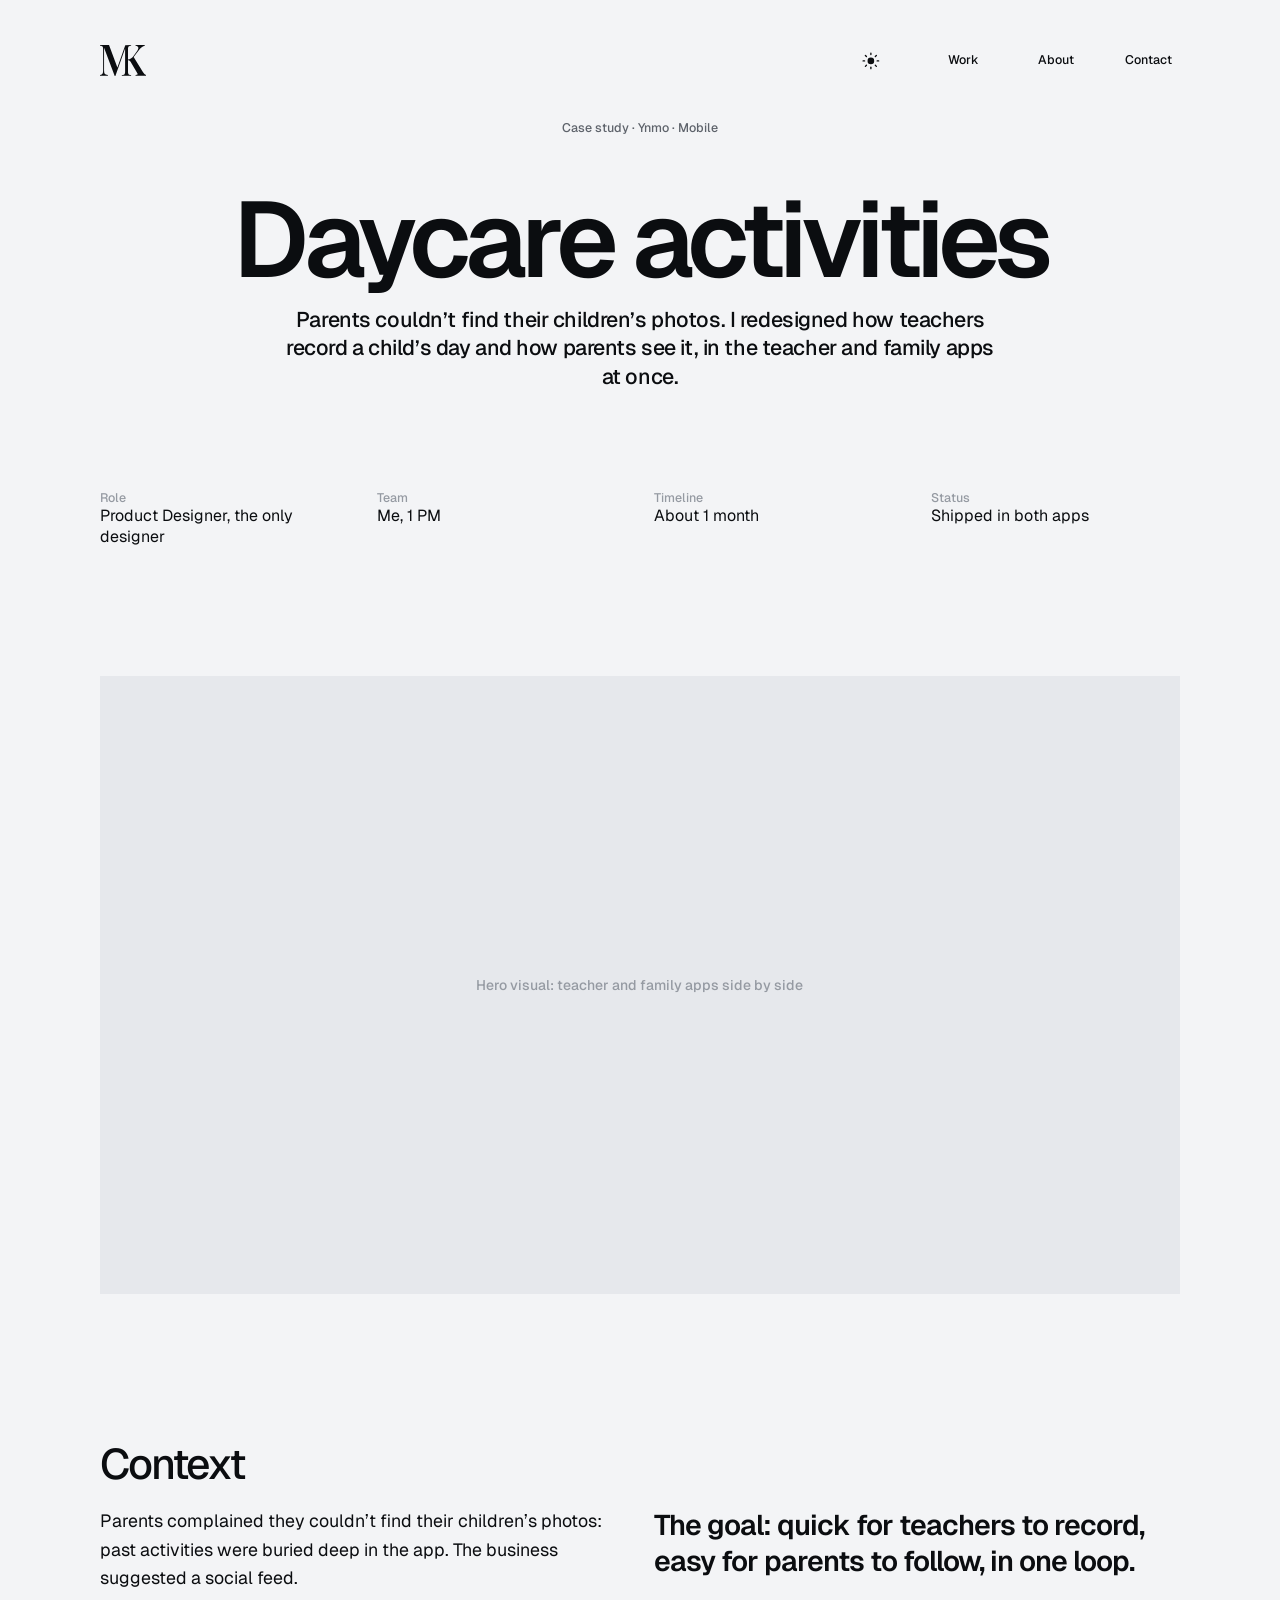
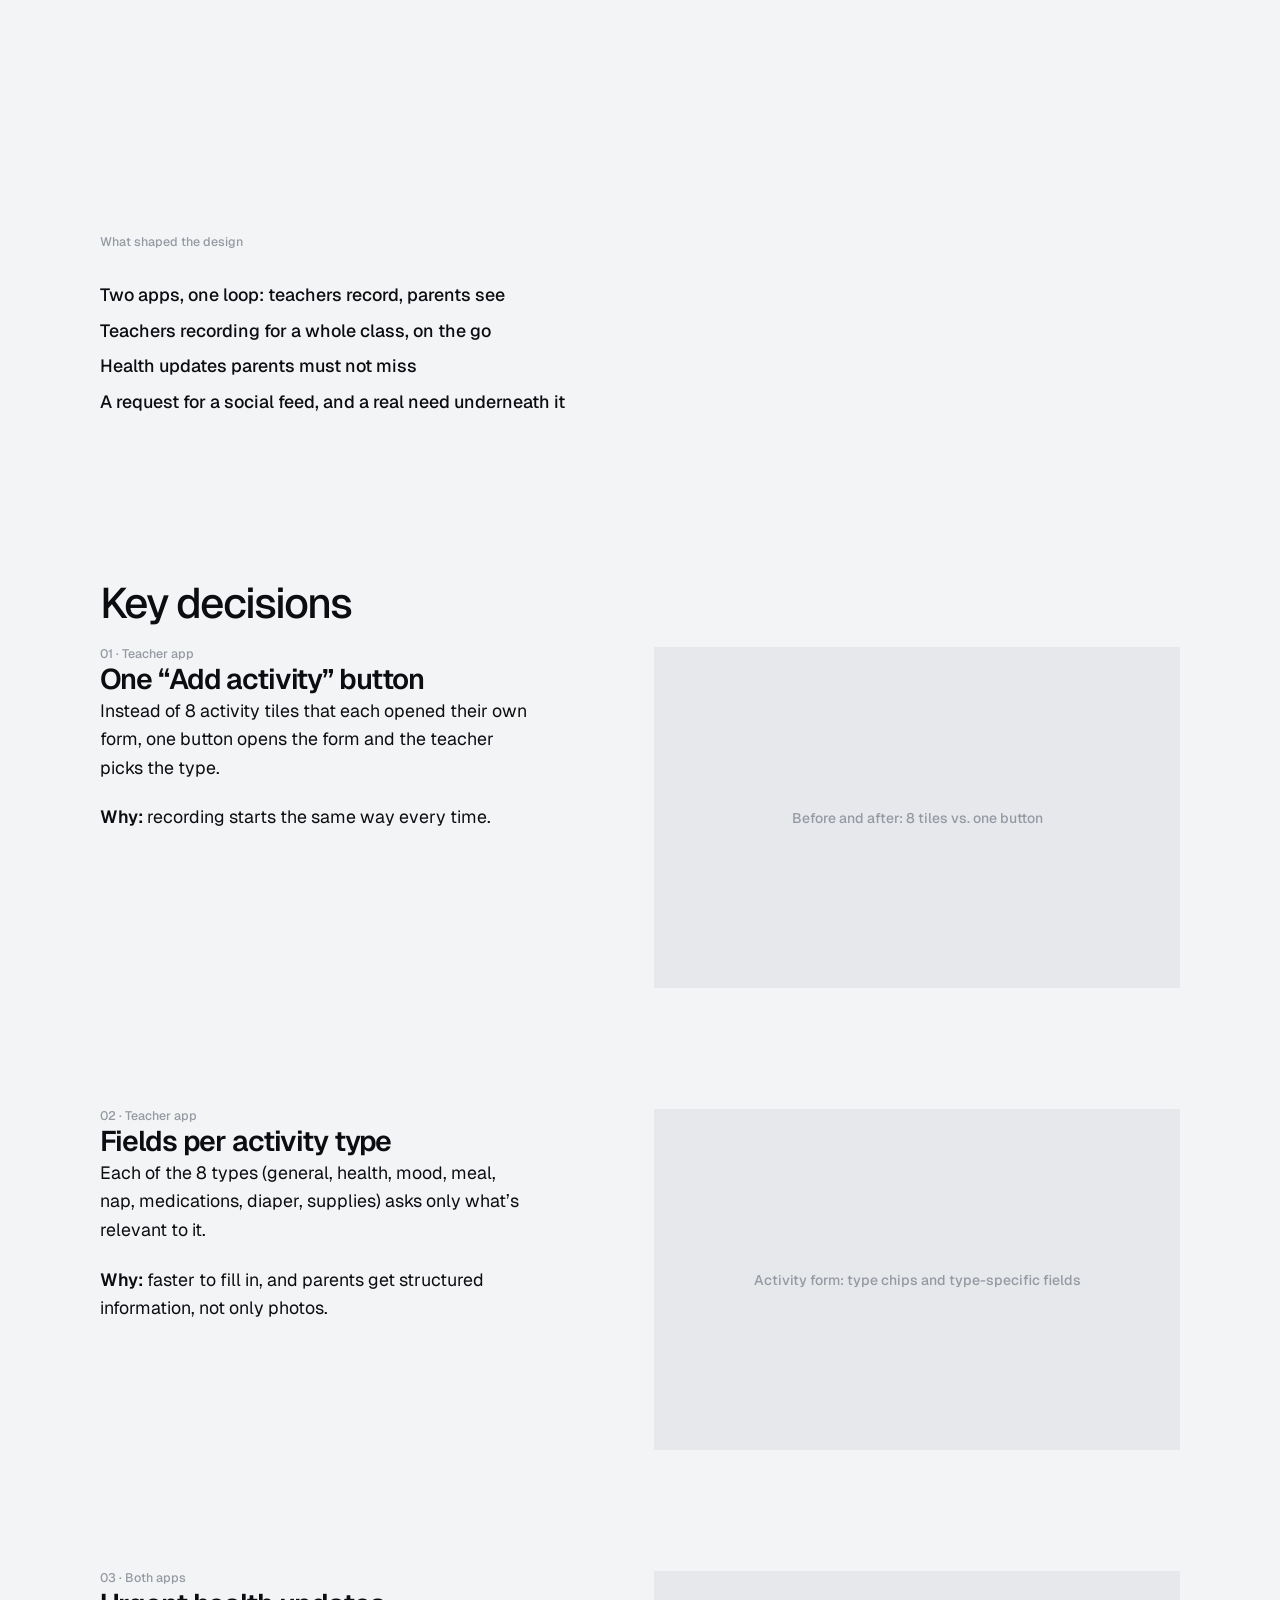
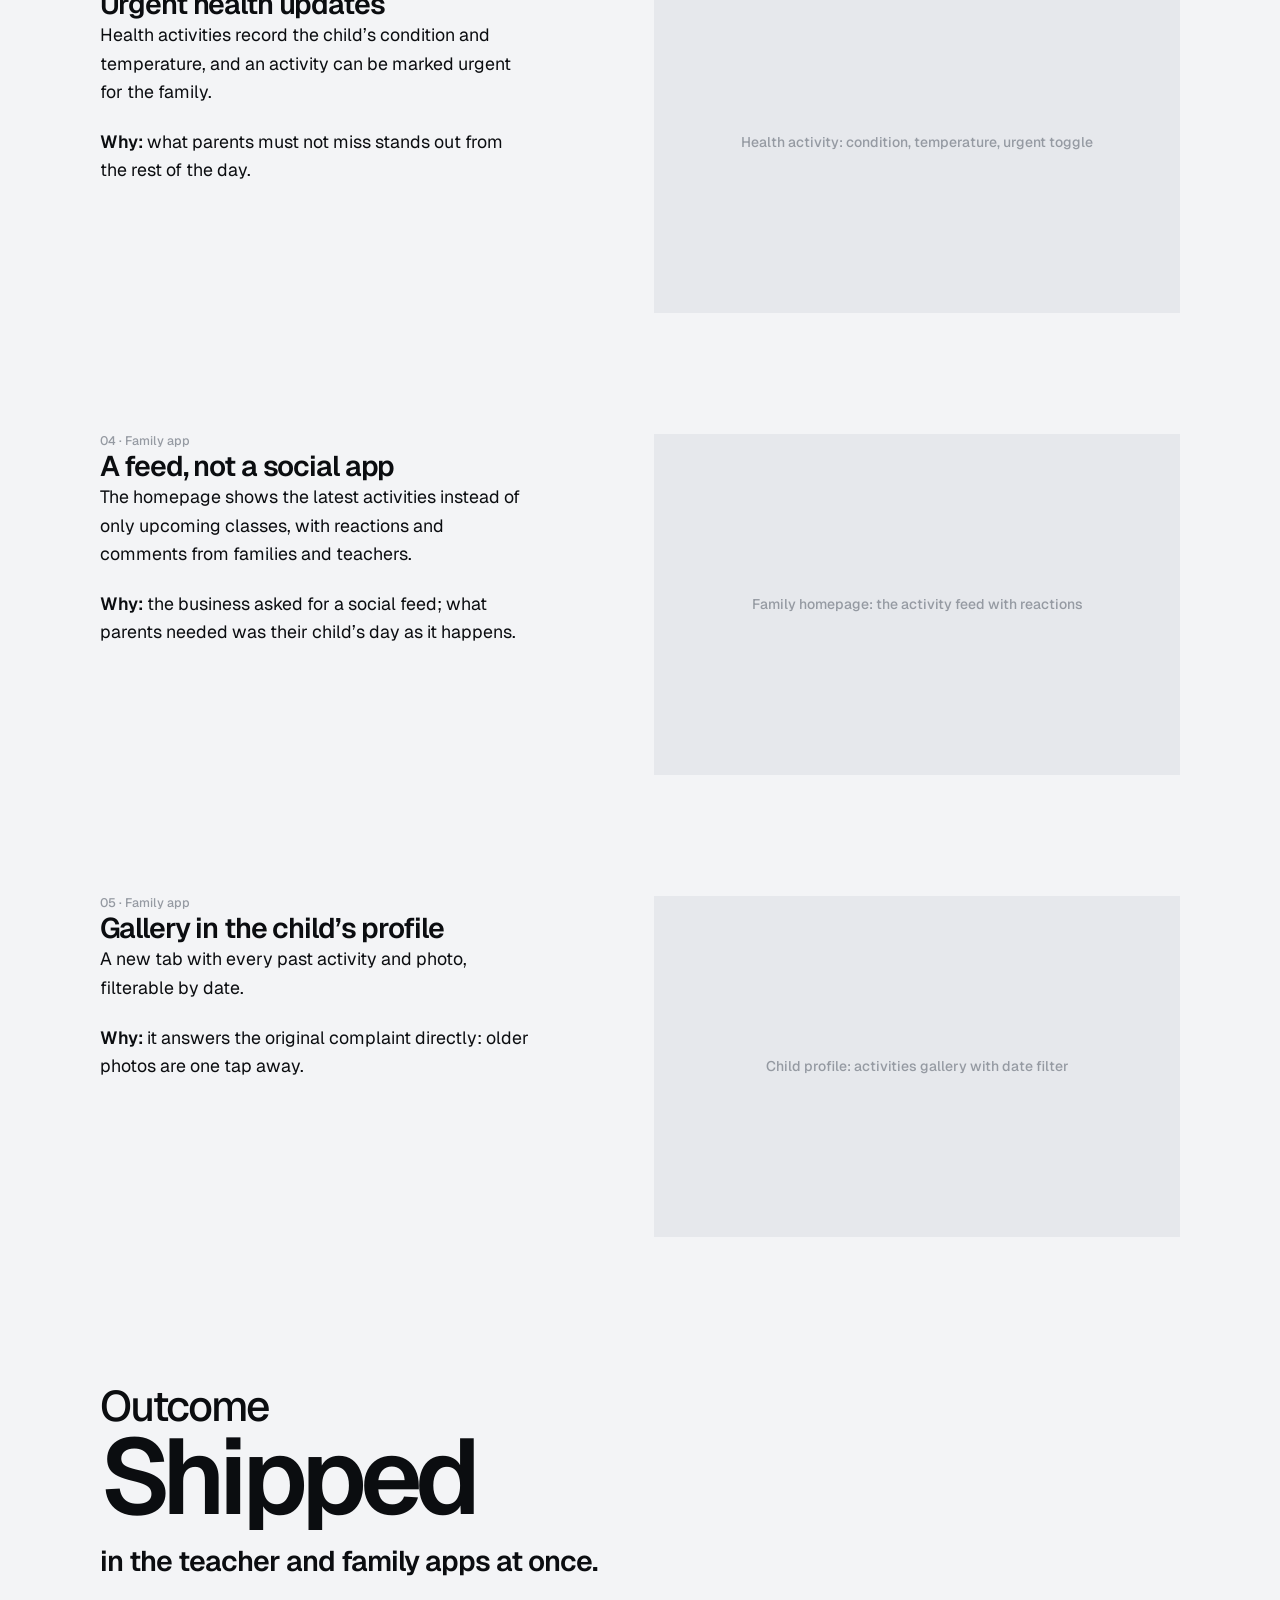
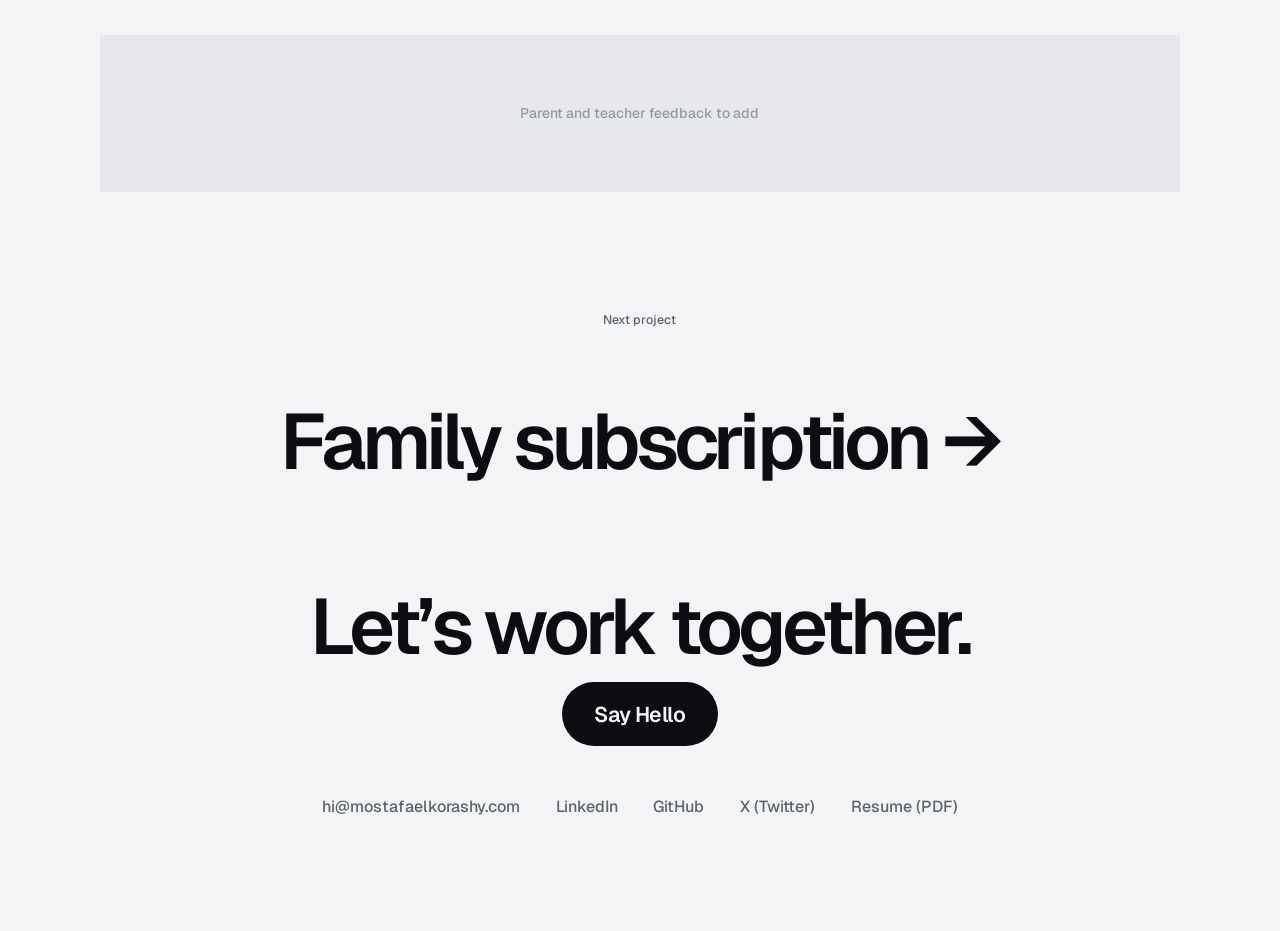
==== daycare-activities.html @ 8c59e0eb "Dark mode: warm charcoal palette Background #141312, text #F2EFEA, soft #D6D1CA, muted #A8A39C, fain" ====
<!doctype html>
<html lang="en">
<head>
  <meta charset="UTF-8" />
  <meta name="viewport" content="width=device-width, initial-scale=1.0, viewport-fit=cover" />
  <title>Daycare Activities · Mostafa Elkorashy</title>
  <meta name="description" content="Parents couldn&rsquo;t find their children&rsquo;s photos. I redesigned how teachers record a child&rsquo;s day and how parents see it, in both apps." />
  <meta name="theme-color" content="#F3F4F6" />
  <link rel="canonical" href="https://mostafaelkorashy.com/daycare-activities" />
  <link rel="icon" href="assets/favicon.svg" type="image/svg+xml" />
  <meta property="og:type" content="article" />
  <meta property="og:site_name" content="Mostafa Elkorashy" />
  <meta property="og:url" content="https://mostafaelkorashy.com/daycare-activities" />
  <meta property="og:title" content="Daycare Activities · Mostafa Elkorashy" />
  <meta property="og:description" content="Parents couldn&rsquo;t find their children&rsquo;s photos. I redesigned how teachers record a child&rsquo;s day and how parents see it, in both apps." />
  <meta property="og:image" content="https://mostafaelkorashy.com/assets/images/og/og-home.jpg?v=3" />
  <meta property="og:image:width" content="1200" />
  <meta property="og:image:height" content="630" />
  <meta property="og:image:alt" content="Daycare Activities case study" />
  <meta name="twitter:card" content="summary_large_image" />
  <script>try{var t=localStorage.getItem("theme");if(!t)t=matchMedia("(prefers-color-scheme: dark)").matches?"dark":"light";document.documentElement.dataset.theme=t}catch(e){}</script>
  <link rel="preconnect" href="https://fonts.googleapis.com" />
  <link rel="preconnect" href="https://fonts.gstatic.com" crossorigin />
  <link href="https://fonts.googleapis.com/css2?family=Geist:wght@200..800&display=swap" rel="stylesheet" />
  <link rel="stylesheet" href="home.css?v=8" />
  <link rel="stylesheet" href="case.css?v=1" />
</head>
<body>
  <div class="case" id="top">

    <!-- Title (centered), facts, hero visual -->
    <section class="cs-grid first" aria-labelledby="cs-title">
      <header class="top">
        <a class="mk h-logo" href="index.html" aria-label="Mostafa Elkorashy, home">
          <svg viewBox="0 0 52 35" aria-hidden="true"><path fill="currentColor" d="M49.9586 32.6019C49.3741 32.0691 48.8662 31.4577 48.4493 30.7853L37.8539 13.5627L44.1289 5.25363C44.9984 4.05505 46.0773 3.02373 47.3136 2.20947C48.2493 1.62573 49.2799 1.21032 50.3586 0.981986V0H39.9971V0.981986C41.2071 1.01472 42.0712 1.30932 42.5894 1.86577C43.1076 2.42223 43.2497 3.20782 43.0158 4.22254C42.7642 5.22971 42.0825 6.45719 40.9706 7.90499L37.7331 12.2748C36.8914 13.3988 35.8718 14.3773 34.7145 15.1717C33.75 15.7994 32.6401 16.1675 31.4921 16.2405V5.20453C31.457 4.30485 31.5485 3.4047 31.7637 2.5305C31.8335 2.2692 31.9618 2.02725 32.139 1.82306C32.3162 1.61887 32.5376 1.4578 32.7863 1.35212C33.4947 1.09923 34.2416 0.971431 34.9937 0.974433V0L28.4281 0.147298L19.5646 25.4108L10.1427 0H0V0.981986C0.770836 0.975482 1.53692 1.10328 2.26399 1.35967C2.50752 1.46515 2.72325 1.62582 2.89416 1.829C3.06506 2.03218 3.18648 2.27233 3.24882 2.5305C3.45003 3.40687 3.53503 4.30594 3.50163 5.20453V27.8884C3.52798 29.027 3.44331 30.1655 3.24882 31.2876C3.15646 31.9774 2.80413 32.6057 2.26399 33.0438C1.58262 33.4776 0.805125 33.737 0 33.7992L0 34.7472C0.611158 34.6736 1.22585 34.6333 1.84138 34.6264C2.59604 34.6264 3.32051 34.5999 4.04876 34.5999C4.86757 34.5999 5.73166 34.5999 6.64103 34.6264C7.5504 34.6528 8.29374 34.683 8.87106 34.7472V33.7652C7.87994 33.718 6.91017 33.4605 6.02598 33.0098C5.70416 32.8026 5.4303 32.5289 5.22271 32.2072C5.01512 31.8854 4.8786 31.5229 4.82229 31.1441C4.61198 29.936 4.51972 28.7103 4.54684 27.4843V3.14236L16.5573 34.9096H17.2855L28.247 3.80331V29.5578C28.2788 30.4474 28.1874 31.3371 27.9753 32.2016C27.9061 32.4714 27.7724 32.7203 27.5857 32.9269C27.399 33.1335 27.165 33.2916 26.9037 33.3875C26.1448 33.6199 25.3577 33.747 24.5643 33.7652V34.7472H34.9937V33.7652C34.2435 33.7473 33.4999 33.6201 32.7863 33.3875C32.5349 33.2861 32.3111 33.1264 32.1333 32.9216C31.9555 32.7167 31.8289 32.4725 31.7637 32.2092C31.5517 31.3447 31.4603 30.4549 31.4921 29.5653V17.249C31.9255 17.2772 32.3532 17.3636 32.7637 17.5058C33.2133 17.6938 33.6107 17.988 33.9221 18.3631C34.4155 18.958 34.8502 19.5992 35.2201 20.278L41.8611 31.5709C42.3177 32.3564 42.4196 32.9079 42.1781 33.2176C41.9366 33.5273 41.2083 33.7161 39.9971 33.7803V34.7472H51.9585V33.7652C51.2289 33.4979 50.5519 33.1041 49.9586 32.6019Z"/></svg>
        </a>
        <nav class="h-nav" aria-label="Sections">
          <a href="index.html#work">Work</a>
          <a href="index.html#about">About</a>
          <a href="#contact">Contact</a>
        </nav>
        <button class="theme-toggle" type="button" aria-label="Switch to dark mode" aria-pressed="false">
          <svg viewBox="0 0 24 24" aria-hidden="true">
            <mask id="tt-moon"><rect x="-4" y="-4" width="32" height="32" fill="#fff"/><circle class="tt-shadow" cx="12" cy="12" r="6" fill="#000"/></mask>
            <circle class="tt-core" cx="12" cy="12" r="4.5" fill="currentColor" mask="url(#tt-moon)"/>
            <g class="tt-rays" stroke="currentColor" stroke-width="1.8" stroke-linecap="round">
              <line x1="12" y1="1.5" x2="12" y2="3.5"/><line x1="12" y1="20.5" x2="12" y2="22.5"/><line x1="1.5" y1="12" x2="3.5" y2="12"/><line x1="20.5" y1="12" x2="22.5" y2="12"/>
              <line x1="4.6" y1="4.6" x2="6" y2="6"/><line x1="18" y1="18" x2="19.4" y2="19.4"/><line x1="4.6" y1="19.4" x2="6" y2="18"/><line x1="18" y1="6" x2="19.4" y2="4.6"/>
            </g>
          </svg>
        </button>
      </header>
      <p class="cs-kicker center end" style="grid-area: 2 / 1 / span 1 / span 12">Case study · Ynmo · Mobile</p>
      <h1 class="cs-h1" id="cs-title" style="grid-area: 3 / 1 / span 1 / span 12">Daycare activities</h1>
      <p class="cs-tldr center" style="grid-area: 4 / 3 / span 2 / span 8">Parents couldn&rsquo;t find their children&rsquo;s photos. I redesigned how teachers record a child&rsquo;s day and how parents see it, in the teacher and family apps at once.</p>

      <div style="grid-area: 6 / 1 / span 1 / span 3"><p class="cs-label">Role</p><p class="cs-value">Product Designer, the only designer</p></div>
      <div style="grid-area: 6 / 4 / span 1 / span 3"><p class="cs-label">Team</p><p class="cs-value">Me, 1 PM</p></div>
      <div style="grid-area: 6 / 7 / span 1 / span 3"><p class="cs-label">Timeline</p><p class="cs-value">About 1 month</p></div>
      <div style="grid-area: 6 / 10 / span 1 / span 3"><p class="cs-label">Status</p><p class="cs-value">Shipped in both apps</p></div>

      <figure class="cs-media gap-top" style="grid-area: 8 / 1 / span 7 / span 12; margin: 0"><div class="cs-ph"><span>Hero visual: teacher and family apps side by side</span></div></figure>
    </section>

    <section class="cs-grid" aria-labelledby="s-context">
      <h2 class="section-title" id="s-context" style="grid-area: 1 / 1 / span 1 / span 12">Context</h2>
      <p class="cs-p" style="grid-area: 2 / 1 / span 2 / span 6">Parents complained they couldn&rsquo;t find their children&rsquo;s photos: past activities were buried deep in the app. The business suggested a social feed.</p>
      <p class="cs-goal gap-top" style="grid-area: 2 / 7 / span 2 / span 6">The goal: quick for teachers to record, easy for parents to follow, in one loop.</p>
      <p class="cs-label gap-top" style="grid-area: 5 / 1 / span 1 / span 12; align-self: end">What shaped the design</p>
      <ul class="cs-list cs-tight" style="grid-area: 6 / 1 / span 2 / span 12">
        <li>Two apps, one loop: teachers record, parents see</li>
        <li>Teachers recording for a whole class, on the go</li>
        <li>Health updates parents must not miss</li>
        <li>A request for a social feed, and a real need underneath it</li>
      </ul>
    </section>

    <section class="cs-grid" aria-labelledby="s-decisions">
      <h2 class="section-title" id="s-decisions" style="grid-area: 1 / 1 / span 1 / span 12">Key decisions</h2>
      <div class="gap-top" style="grid-area: 2 / 1 / span 4 / span 5">
        <p class="cs-label">01 · Teacher app</p>
        <h3 class="cs-dt">One &ldquo;Add activity&rdquo; button</h3>
        <p class="cs-p">Instead of 8 activity tiles that each opened their own form, one button opens the form and the teacher picks the type.</p>
        <p class="cs-why"><b>Why:</b> recording starts the same way every time.</p>
      </div>
      <figure class="cs-media" style="grid-area: 2 / 7 / span 4 / span 6; margin: 0"><div class="cs-ph"><span>Before and after: 8 tiles vs. one button</span></div></figure>
      <div class="gap-top" style="grid-area: 7 / 1 / span 4 / span 5">
        <p class="cs-label">02 · Teacher app</p>
        <h3 class="cs-dt">Fields per activity type</h3>
        <p class="cs-p">Each of the 8 types (general, health, mood, meal, nap, medications, diaper, supplies) asks only what&rsquo;s relevant to it.</p>
        <p class="cs-why"><b>Why:</b> faster to fill in, and parents get structured information, not only photos.</p>
      </div>
      <figure class="cs-media" style="grid-area: 7 / 7 / span 4 / span 6; margin: 0"><div class="cs-ph"><span>Activity form: type chips and type-specific fields</span></div></figure>
      <div class="gap-top" style="grid-area: 12 / 1 / span 4 / span 5">
        <p class="cs-label">03 · Both apps</p>
        <h3 class="cs-dt">Urgent health updates</h3>
        <p class="cs-p">Health activities record the child&rsquo;s condition and temperature, and an activity can be marked urgent for the family.</p>
        <p class="cs-why"><b>Why:</b> what parents must not miss stands out from the rest of the day.</p>
      </div>
      <figure class="cs-media" style="grid-area: 12 / 7 / span 4 / span 6; margin: 0"><div class="cs-ph"><span>Health activity: condition, temperature, urgent toggle</span></div></figure>
      <div class="gap-top" style="grid-area: 17 / 1 / span 4 / span 5">
        <p class="cs-label">04 · Family app</p>
        <h3 class="cs-dt">A feed, not a social app</h3>
        <p class="cs-p">The homepage shows the latest activities instead of only upcoming classes, with reactions and comments from families and teachers.</p>
        <p class="cs-why"><b>Why:</b> the business asked for a social feed; what parents needed was their child&rsquo;s day as it happens.</p>
      </div>
      <figure class="cs-media" style="grid-area: 17 / 7 / span 4 / span 6; margin: 0"><div class="cs-ph"><span>Family homepage: the activity feed with reactions</span></div></figure>
      <div class="gap-top" style="grid-area: 22 / 1 / span 4 / span 5">
        <p class="cs-label">05 · Family app</p>
        <h3 class="cs-dt">Gallery in the child&rsquo;s profile</h3>
        <p class="cs-p">A new tab with every past activity and photo, filterable by date.</p>
        <p class="cs-why"><b>Why:</b> it answers the original complaint directly: older photos are one tap away.</p>
      </div>
      <figure class="cs-media" style="grid-area: 22 / 7 / span 4 / span 6; margin: 0"><div class="cs-ph"><span>Child profile: activities gallery with date filter</span></div></figure>
    </section>

    <section class="cs-grid" aria-labelledby="s-outcome">
      <h2 class="section-title" id="s-outcome" style="grid-area: 1 / 1 / span 1 / span 12">Outcome</h2>
      <p class="cs-stat cs-stat-word" style="grid-area: 2 / 1 / span 1 / span 12">Shipped</p>
      <p class="cs-goal" style="grid-area: 3 / 1 / span 1 / span 12">in the teacher and family apps at once.</p>
      <figure class="cs-media" style="grid-area: 4 / 1 / span 2 / span 12; margin: 0"><div class="cs-ph"><span>Parent and teacher feedback to add</span></div></figure>
    </section>

    <!-- Next project + contact (centered) -->
    <section class="cs-grid" aria-label="Next project and contact">
      <p class="cs-next-label center end" style="grid-area: 1 / 1 / span 1 / span 12">Next project</p>
      <p class="cs-next" style="grid-area: 2 / 1 / span 1 / span 12"><a href="family-subscription.html">Family subscription &rarr;</a></p>
      <footer class="contact">
        <h2 class="ftitle" id="contact">Let&rsquo;s work together.</h2>
        <a class="cta fcta" href="mailto:hi@mostafaelkorashy.com">Say Hello</a>
        <nav class="links" aria-label="Contact and profiles">
          <a href="mailto:hi@mostafaelkorashy.com">hi@mostafaelkorashy.com</a>
          <a href="https://www.linkedin.com/in/melkorashyux/" target="_blank" rel="noopener">LinkedIn</a>
          <a href="https://github.com/melkorashyux" target="_blank" rel="noopener">GitHub</a>
          <a href="https://x.com/melkorashyux" target="_blank" rel="noopener">X (Twitter)</a>
          <a href="assets/Mostafa-Elkorashy-Resume.pdf" target="_blank" rel="noopener">Resume (PDF)</a>
        </nav>
      </footer>
    </section>

  </div>
  <script>
    /* reduced motion: no autoplay, show the poster and controls instead */
    if (window.matchMedia('(prefers-reduced-motion: reduce)').matches) {
      document.querySelectorAll('.cs-video').forEach(function (v) { v.removeAttribute('autoplay'); v.pause(); v.controls = true; });
    }
  </script>
  <script src="theme.js?v=3"></script>
</body>
</html>
---- home.css ----
/* Home page. Editorial spec on a 1440 frame:
   12 columns x 72px, 32px gutters, 112px margins (1216 content),
   rows 72px + 32px gutter (104px step), 8px baseline. Geist only.
   Desktop sizes are written in --p units (1px at 1440 wide) so the whole grid scales down evenly on smaller screens. */

:root {
  --paper: #F3F4F6;   /* cool mist */
  --ink: #0B0D10;
  --soft: #3B3F45;
  --muted: #5E636B;
  --faint: #959AA2;
  --cover: #E6E8EC;
  --font: "Geist", "Helvetica Neue", Arial, sans-serif;
  color-scheme: light;
}

* { box-sizing: border-box; }
html { -webkit-text-size-adjust: 100%; }
body {
  margin: 0;
  background: var(--paper);
  color: var(--ink);
  font-family: var(--font);
  -webkit-font-smoothing: antialiased;
  -moz-osx-font-smoothing: grayscale;
}
h1, h2, h3, p, ol { margin: 0; padding: 0; }
img { display: block; max-width: 100%; }
a { color: inherit; text-decoration: none; }
a:hover { text-decoration: underline; text-decoration-thickness: 1px; text-underline-offset: 0.2em; }
a:focus-visible { outline: 2px solid var(--ink); outline-offset: 4px; }

/* ---------- shared pieces ---------- */
.mk { display: block; height: auto; }
.mk svg { display: block; width: 100%; height: auto; }
.small { font-weight: 500; color: var(--muted); }
.name { font-weight: 600; letter-spacing: -0.055em; }
.sub { font-weight: 600; letter-spacing: -0.04em; }
.desc { font-weight: 300; color: var(--muted); letter-spacing: -0.02em; }
.ftitle { font-weight: 600; letter-spacing: -0.055em; }
.cta {
  display: flex; align-items: center; justify-content: center;
  background: var(--ink); color: #FFFFFF; border-radius: 999px;
  font-weight: 600; letter-spacing: -0.02em;
}
.cta:hover { text-decoration: none; background: #2A2A2A; }
.cover { background: var(--cover); overflow: hidden; display: flex; align-items: center; justify-content: center; }
.cover img { width: 100%; height: 100%; object-fit: cover; transition: transform 0.6s cubic-bezier(0.2, 0.7, 0.2, 1); }
a.cover:hover img { transform: scale(1.02); }
.cover .small { font-weight: 500; }
.card-meta { display: flex; flex-direction: column; }
.card-kicker { font-weight: 300; color: var(--faint); }
.card-title { font-weight: 700; letter-spacing: -0.04em; }
.card-desc { font-weight: 300; color: var(--soft); }
.section-title { font-weight: 500; letter-spacing: -0.045em; }
.about-text { font-weight: 400; }
.xp li { font-weight: 400; }
.xp { list-style: none; }
.xp li { display: flex; }
.xp .year { flex-shrink: 0; font-weight: 300; color: var(--faint); }
.links { display: flex; font-weight: 500; color: var(--muted); }
.links a:hover { color: var(--ink); }
.loc { color: var(--faint); font-weight: 500; }
.h-nav { display: flex; font-weight: 500; }
.main { display: contents; }

@media (prefers-reduced-motion: reduce) {
  .cover img { transition: none; }
}

/* ---------- desktop: the modular grid ---------- */
@media (min-width: 900px) {
  .home {
    --p: min(1px, calc(100vw / 1440));
    width: calc(1440 * var(--p));
    margin-inline: auto;
    padding: calc(32 * var(--p)) calc(112 * var(--p)) calc(104 * var(--p));
    display: grid;
    grid-template-columns: repeat(12, calc(72 * var(--p)));
    grid-auto-rows: calc(72 * var(--p));
    column-gap: calc(32 * var(--p));
    row-gap: calc(32 * var(--p));
  }
  /* every grid item (including ones inside display: contents wrappers) is positioned, so the baseline nudges (top) apply */
  .home > *, .card > *, .h-nav a, .name, .sub, .desc, .cta, .loc, .section-title, .about-text, .xp, .ftitle, .links { min-width: 0; position: relative; }
  .card, .about, .experience, .contact, header.top, .hero, .hero-actions, .work, .h-nav { display: contents; }

  .small, .loc, .h-nav a, .card-kicker { font-size: calc(14 * var(--p)); line-height: calc(16 * var(--p)); }

  /* header: logo in column 1, each nav link centered in its own column (10, 11, 12) */
  .h-logo { grid-area: 1 / 1 / span 1 / span 1; align-self: center; width: calc(52 * var(--p)); }
  .h-nav a { align-self: center; justify-self: center; white-space: nowrap; }
  .h-nav a:nth-child(1) { grid-area: 1 / 10; } .h-nav a:nth-child(2) { grid-area: 1 / 11; } .h-nav a:nth-child(3) { grid-area: 1 / 12; }

  /* centered hero. Name 120/72: Geist's baseline lands 79px into the line, shift -7 onto the module's bottom edge.
     Row 4 holds the title (32/40) and the description (24/32, Regular). Button on row 6, location on row 7. */
  .name { grid-area: 3 / 1 / span 1 / span 12; font-size: calc(120 * var(--p)); line-height: calc(72 * var(--p)); top: calc(-7 * var(--p)); text-align: center; white-space: nowrap; }
  .sub { grid-area: 4 / 1 / span 1 / span 12; align-self: start; font-size: calc(32 * var(--p)); line-height: calc(40 * var(--p)); top: calc(4 * var(--p)); text-align: center; white-space: nowrap; }
  .desc { grid-area: 4 / 1 / span 1 / span 12; align-self: start; font-size: calc(24 * var(--p)); line-height: calc(32 * var(--p)); top: calc(47 * var(--p)); font-weight: 400; text-align: center; white-space: nowrap; }
  .cta { grid-area: 6 / 6 / span 1 / span 2; font-size: calc(24 * var(--p)); }
  .loc { grid-area: 7 / 1 / span 1 / span 12; align-self: start; top: calc(4 * var(--p)); text-align: center; }

  /* section titles: 48/48 Medium, shifted 7 so the baseline sits on the module's bottom edge */
  .section-title { font-size: calc(48 * var(--p)); line-height: calc(48 * var(--p)); align-self: end; top: calc(7 * var(--p)); }
  .work-title { grid-area: 9 / 1 / span 1 / span 12; }

  .card-title { font-size: calc(32 * var(--p)); line-height: calc(40 * var(--p)); }
  .card-desc { font-size: calc(18 * var(--p)); line-height: calc(24 * var(--p)); }
  .c1 .cover { grid-area: 10 / 1 / span 4 / span 6; }  .c1 .card-meta { grid-area: 14 / 1 / span 2 / span 6; }
  .c2 .cover { grid-area: 10 / 7 / span 4 / span 6; }  .c2 .card-meta { grid-area: 14 / 7 / span 2 / span 6; }
  .c3 .cover { grid-area: 16 / 1 / span 4 / span 6; }  .c3 .card-meta { grid-area: 20 / 1 / span 2 / span 6; }
  .c4 .cover { grid-area: 16 / 7 / span 4 / span 6; }  .c4 .card-meta { grid-area: 20 / 7 / span 2 / span 6; }

  .exp-title { grid-area: 23 / 1 / span 1 / span 6; }
  .about-title { grid-area: 23 / 7 / span 1 / span 6; }
  /* About and Experience share one text style: 20px Regular, ink; years stay as the 14px grey label */
  .about-text { grid-area: 24 / 7 / span 3 / span 6; font-size: calc(20 * var(--p)); line-height: calc(32 * var(--p)); }
  .xp { grid-area: 24 / 1 / span 4 / span 6; }
  .xp li { font-size: calc(20 * var(--p)); line-height: calc(40 * var(--p)); }
  /* years take columns 1-2 plus the gutter, so every entry starts on column 3's left edge (208px) */
  .xp .year { flex-basis: calc(208 * var(--p)); font-size: calc(20 * var(--p)); }

  /* centered footer: one 88px line on row 30 (baseline on the module's bottom edge), button and links centered below */
  .ftitle { grid-area: 30 / 1 / span 1 / span 12; font-size: calc(88 * var(--p)); line-height: calc(72 * var(--p)); top: calc(5 * var(--p)); text-align: center; white-space: nowrap; }
  .fcta { grid-area: 31 / 6 / span 1 / span 2; top: 0; }
  .links { grid-area: 32 / 1 / span 1 / span 12; align-self: center; justify-content: center; gap: calc(40 * var(--p)); font-size: calc(18 * var(--p)); line-height: calc(24 * var(--p)); }
}

/* ---------- phone and small tablet: one column on the 8px baseline ---------- */
@media (max-width: 899.98px) {
  .home {
    padding: 24px max(20px, env(safe-area-inset-right, 0px)) 80px max(20px, env(safe-area-inset-left, 0px));
    display: flex; flex-direction: column;
  }
  header.top { display: flex; align-items: center; gap: 12px; }
  .h-logo { width: 40px; }
  .h-nav, .small, .loc, .card-kicker { font-size: 14px; line-height: 16px; }
  .h-nav { margin-left: auto; gap: 20px; }

  .hero { display: flex; flex-direction: column; align-items: center; text-align: center; padding-top: 72px; }
  .name { font-size: 48px; line-height: 56px; }
  .sub { font-size: 22px; line-height: 32px; margin-top: 16px; }
  .desc { font-size: 16px; line-height: 24px; margin-top: 8px; }
  .hero-actions { display: flex; flex-direction: column; align-items: center; gap: 16px; margin-top: 32px; }
  .cta { height: 56px; padding-inline: 28px; font-size: 20px; }

  .section-title { font-size: 32px; line-height: 40px; }
  .work { display: flex; flex-direction: column; gap: 40px; padding-top: 96px; }
  .work-title { margin-bottom: -16px; }
  .card { display: flex; flex-direction: column; gap: 16px; }
  .card .cover { aspect-ratio: 592 / 384; }
  .card-title { font-size: 24px; line-height: 32px; }
  .card-desc { font-size: 16px; line-height: 24px; }

  .about, .experience { display: flex; flex-direction: column; gap: 16px; padding-top: 80px; }
  .about { padding-top: 56px; }
  .about-text { font-size: 16px; line-height: 24px; }
  .xp li { font-size: 16px; line-height: 24px; padding-block: 8px; }
  .xp .year { flex-basis: 96px; font-size: 16px; }

  .contact { display: flex; flex-direction: column; align-items: center; text-align: center; gap: 24px; padding-top: 104px; }
  .ftitle { font-size: 40px; line-height: 48px; }
  .links { flex-wrap: wrap; justify-content: center; column-gap: 24px; row-gap: 8px; font-size: 16px; line-height: 24px; }
}

/* ---------- load motion: baseline rise ----------
   Each row fades in while rising exactly one baseline (8px), top to bottom, 90ms apart.
   Runs once on load; `translate` is separate from the `top` nudges that hold the baselines. */
@keyframes baseline-rise { from { opacity: 0; translate: 0 8px; } to { opacity: 1; translate: 0 0; } }
@media (prefers-reduced-motion: no-preference) {
  .h-logo, .h-nav a, .name, .sub, .desc, .hero .cta, .loc, .work-title,
  .c1 .cover, .c2 .cover, .c1 .card-meta, .c2 .card-meta {
    animation: baseline-rise 0.6s cubic-bezier(0.2, 0.7, 0.2, 1) both;
  }
  .name { animation-delay: 90ms; }
  .sub { animation-delay: 180ms; }
  .desc { animation-delay: 270ms; }
  .hero .cta { animation-delay: 360ms; }
  .loc { animation-delay: 450ms; }
  .work-title { animation-delay: 540ms; }
  .c1 .cover, .c2 .cover { animation-delay: 630ms; }
  .c1 .card-meta, .c2 .card-meta { animation-delay: 720ms; }
}

/* ---------- scroll motion: the same baseline rise, once, as each block enters the screen ----------
   Only active when the script below adds .reveal-on (so without JS or with reduced motion, everything just shows). */
.reveal-on .rv { opacity: 0; translate: 0 8px; }
.reveal-on .rv.in { animation: baseline-rise 0.6s cubic-bezier(0.2, 0.7, 0.2, 1) both; animation-delay: var(--d, 0ms); }

/* ---------- in-page navigation ----------
   Anchors sit on the section titles (the sections are display: contents on desktop, so they have no box to scroll to).
   Smooth scroll, and one row step of space above the title when it lands. */
@media (prefers-reduced-motion: no-preference) { html { scroll-behavior: smooth; } }
[id="work"], [id="about"], [id="contact"] { scroll-margin-top: calc(104 * var(--p, 1px)); }

/* ---------- dark mode: warm charcoal ---------- */
:root[data-theme="dark"] {
  --paper: #141312;   /* warm charcoal */
  --ink: #F2EFEA;
  --soft: #D6D1CA;
  --muted: #A8A39C;
  --faint: #76716B;
  --cover: #22201E;
  color-scheme: dark;
}
.mk { color: var(--ink); }
.cta { color: var(--paper); }
.cta:hover { background: color-mix(in srgb, var(--ink) 85%, var(--paper)); }

/* theme toggle: a sun that turns into a moon */
.theme-toggle {
  appearance: none; border: 0; background: transparent; color: var(--ink); cursor: pointer;
  width: 40px; height: 40px; padding: 10px; border-radius: 999px; display: grid; place-items: center;
}
.theme-toggle:hover { background: color-mix(in srgb, var(--ink) 8%, transparent); }
.theme-toggle:focus-visible { outline: 2px solid var(--ink); outline-offset: 2px; }
.theme-toggle svg { width: 20px; height: 20px; overflow: visible; }
.tt-core, .tt-rays, .tt-shadow { transform-box: view-box; transform-origin: 12px 12px; transition: transform .6s cubic-bezier(0.2, 0.7, 0.2, 1), opacity .4s ease; }
.tt-shadow { transform: translate(14px, -14px); }
:root[data-theme="dark"] .tt-core { transform: scale(1.55); }
:root[data-theme="dark"] .tt-rays { transform: rotate(-90deg) scale(0.4); opacity: 0; }
:root[data-theme="dark"] .tt-shadow { transform: translate(4px, -4px); }
.theme-toggle:active svg { transform: scale(0.9); }
@media (prefers-reduced-motion: reduce) { .tt-core, .tt-rays, .tt-shadow { transition: none; } }

/* the page swap itself is a circle growing out of the toggle (View Transitions), driven by theme.js */
::view-transition-old(root), ::view-transition-new(root) { animation: none; mix-blend-mode: normal; }

@media (min-width: 900px) {
  .theme-toggle { grid-area: 1 / 9; justify-self: center; align-self: center; position: relative;
    width: calc(40 * var(--p)); height: calc(40 * var(--p)); padding: calc(10 * var(--p)); }
  .theme-toggle svg { width: calc(20 * var(--p)); height: calc(20 * var(--p)); }
}
@media (max-width: 899.98px) {
  .theme-toggle { margin-left: 8px; margin-right: -10px; }
}
---- case.css ----
/* Case study pages. Loaded after home.css and reuses its tokens, header, buttons and footer.
   Same 1440 frame: 12 x 72px columns, 32px gutters, 112px margins, 104px row step, 8px baseline.
   Each section is its own grid; rows inside a section are counted from 1. */

.cs-kicker { font-weight: 500; color: var(--muted); }
.cs-h1 { font-weight: 600; letter-spacing: -0.055em; }
.cs-tldr { font-weight: 500; letter-spacing: -0.02em; }
.cs-label { font-weight: 500; color: var(--faint); }
.cs-value { font-weight: 400; color: var(--ink); }
.cs-p { font-weight: 400; color: var(--ink); }
.cs-p.grey, .cs-row-d { color: var(--muted); }
.cs-goal { font-weight: 600; letter-spacing: -0.035em; }
.cs-row-t, .cs-dt, .cs-stat, .cs-next { font-weight: 600; }
.cs-row-t { letter-spacing: -0.01em; }
.cs-dt { letter-spacing: -0.04em; }
.cs-why b { font-weight: 600; }
.cs-media { background: var(--cover); overflow: hidden; }
.cs-media img, .cs-media video { display: block; width: 100%; height: 100%; object-fit: cover; object-position: 0% 0%; }
.cs-ph { width: 100%; height: 100%; display: flex; align-items: center; justify-content: center; text-align: center; padding: 24px; background: var(--cover); }
.cs-ph span { font-size: 14px; line-height: 16px; font-weight: 500; color: var(--faint); max-width: 28em; }
.cs-count { font-weight: 300; color: var(--faint); margin-left: 6px; }
.cs-media.contain img { object-fit: contain; background: #FFFFFF; }
.cs-stat { letter-spacing: -0.06em; }
.cs-list { list-style: none; margin: 0; padding: 0; display: flex; flex-direction: column; }
.cs-list b { font-weight: 600; }
.cs-tight li { font-weight: 500; }
.cs-next-label { font-weight: 500; color: var(--muted); }
.cs-next { letter-spacing: -0.055em; }
.cs-next a:hover { text-decoration: none; opacity: 0.7; }

/* ---------- desktop ---------- */
@media (min-width: 900px) {
  .case { --p: min(1px, calc(100vw / 1440)); width: calc(1440 * var(--p)); margin-inline: auto; padding-bottom: calc(104 * var(--p)); }
  .cs-grid {
    display: grid;
    grid-template-columns: repeat(12, calc(72 * var(--p)));
    grid-auto-rows: calc(72 * var(--p));
    column-gap: calc(32 * var(--p)); row-gap: calc(32 * var(--p));
    padding: calc(136 * var(--p)) calc(112 * var(--p)) 0;   /* one empty row (104) + the 32 gutter between sections */
  }
  .cs-grid.first { padding-top: calc(32 * var(--p)); }
  .cs-grid > *, .cs-grid header.top > *, .cs-grid .h-nav a { min-width: 0; position: relative; }

  .cs-kicker, .cs-label, .cs-next-label { font-size: calc(14 * var(--p)); line-height: calc(16 * var(--p)); }
  .cs-value { font-size: calc(18 * var(--p)); line-height: calc(24 * var(--p)); }
  .cs-p, .cs-row-t, .cs-row-d, .cs-list li, .cs-why { font-size: calc(20 * var(--p)); line-height: calc(32 * var(--p)); }
  .cs-tldr { font-size: calc(24 * var(--p)); line-height: calc(32 * var(--p)); }
  .cs-goal, .cs-dt { font-size: calc(32 * var(--p)); line-height: calc(40 * var(--p)); }
  .cs-list { gap: calc(24 * var(--p)); }
  .cs-list.cs-tight { gap: 0; }
  .cs-tight li { line-height: calc(40 * var(--p)); }
  .cs-why { margin-top: calc(24 * var(--p)); }

  /* hero title: 120/72, Geist baseline 79px into the line, shift -7 onto the module's bottom edge */
  .cs-h1 { font-size: calc(120 * var(--p)); line-height: calc(72 * var(--p)); top: calc(-7 * var(--p)); text-align: center; white-space: nowrap; }
  .center { text-align: center; }
  .cs-stat { font-size: calc(200 * var(--p)); line-height: calc(176 * var(--p)); }
  /* a word-sized stat: 120/72 on one module row, baseline on the module's bottom edge (like the page title) */
  .cs-stat-word { font-size: calc(120 * var(--p)); line-height: calc(72 * var(--p)); top: calc(-7 * var(--p)); white-space: nowrap; }
  .cs-next { font-size: calc(88 * var(--p)); line-height: calc(72 * var(--p)); top: calc(5 * var(--p)); text-align: center; white-space: nowrap; }

  /* the shared footer from home.css, placed inside this page's last section */
  .case .ftitle { grid-area: 4 / 1 / span 1 / span 12; }
  .case .fcta { grid-area: 5 / 6 / span 1 / span 2; }
  .case .links { grid-area: 6 / 1 / span 1 / span 12; }
}

/* ---------- phone ---------- */
@media (max-width: 899.98px) {
  .case { padding-bottom: 80px; }
  .cs-grid { display: flex; flex-direction: column; gap: 16px; padding: 72px max(20px, env(safe-area-inset-right, 0px)) 0 max(20px, env(safe-area-inset-left, 0px)); }
  .cs-grid.first { padding-top: 24px; }
  .cs-grid > * { grid-area: auto !important; align-self: stretch !important; }
  .cs-grid .gap-top { margin-top: 24px; }
  .cs-kicker, .cs-label, .cs-next-label { font-size: 14px; line-height: 16px; }
  .cs-value { font-size: 16px; line-height: 24px; margin-bottom: 8px; }
  .cs-p, .cs-row-t, .cs-row-d, .cs-list li, .cs-why { font-size: 16px; line-height: 24px; }
  .cs-row-d { margin-bottom: 8px; }
  .cs-tldr { font-size: 18px; line-height: 28px; }
  .cs-goal, .cs-dt { font-size: 24px; line-height: 32px; }
  .cs-list { gap: 16px; }
  .cs-list.cs-tight { gap: 4px; }
  .cs-why { margin-top: 12px; }
  .cs-h1 { font-size: 48px; line-height: 56px; text-align: center; margin-top: 48px; }
  .center { text-align: center; }
  .cs-media { aspect-ratio: 16 / 10; }
  .cs-stat { font-size: 96px; line-height: 96px; }
  .cs-stat-word { font-size: 56px; line-height: 64px; }
  .cs-next { font-size: 40px; line-height: 48px; text-align: center; }
  .cs-head { display: none; }
  .case .contact { padding-top: 56px; }
}
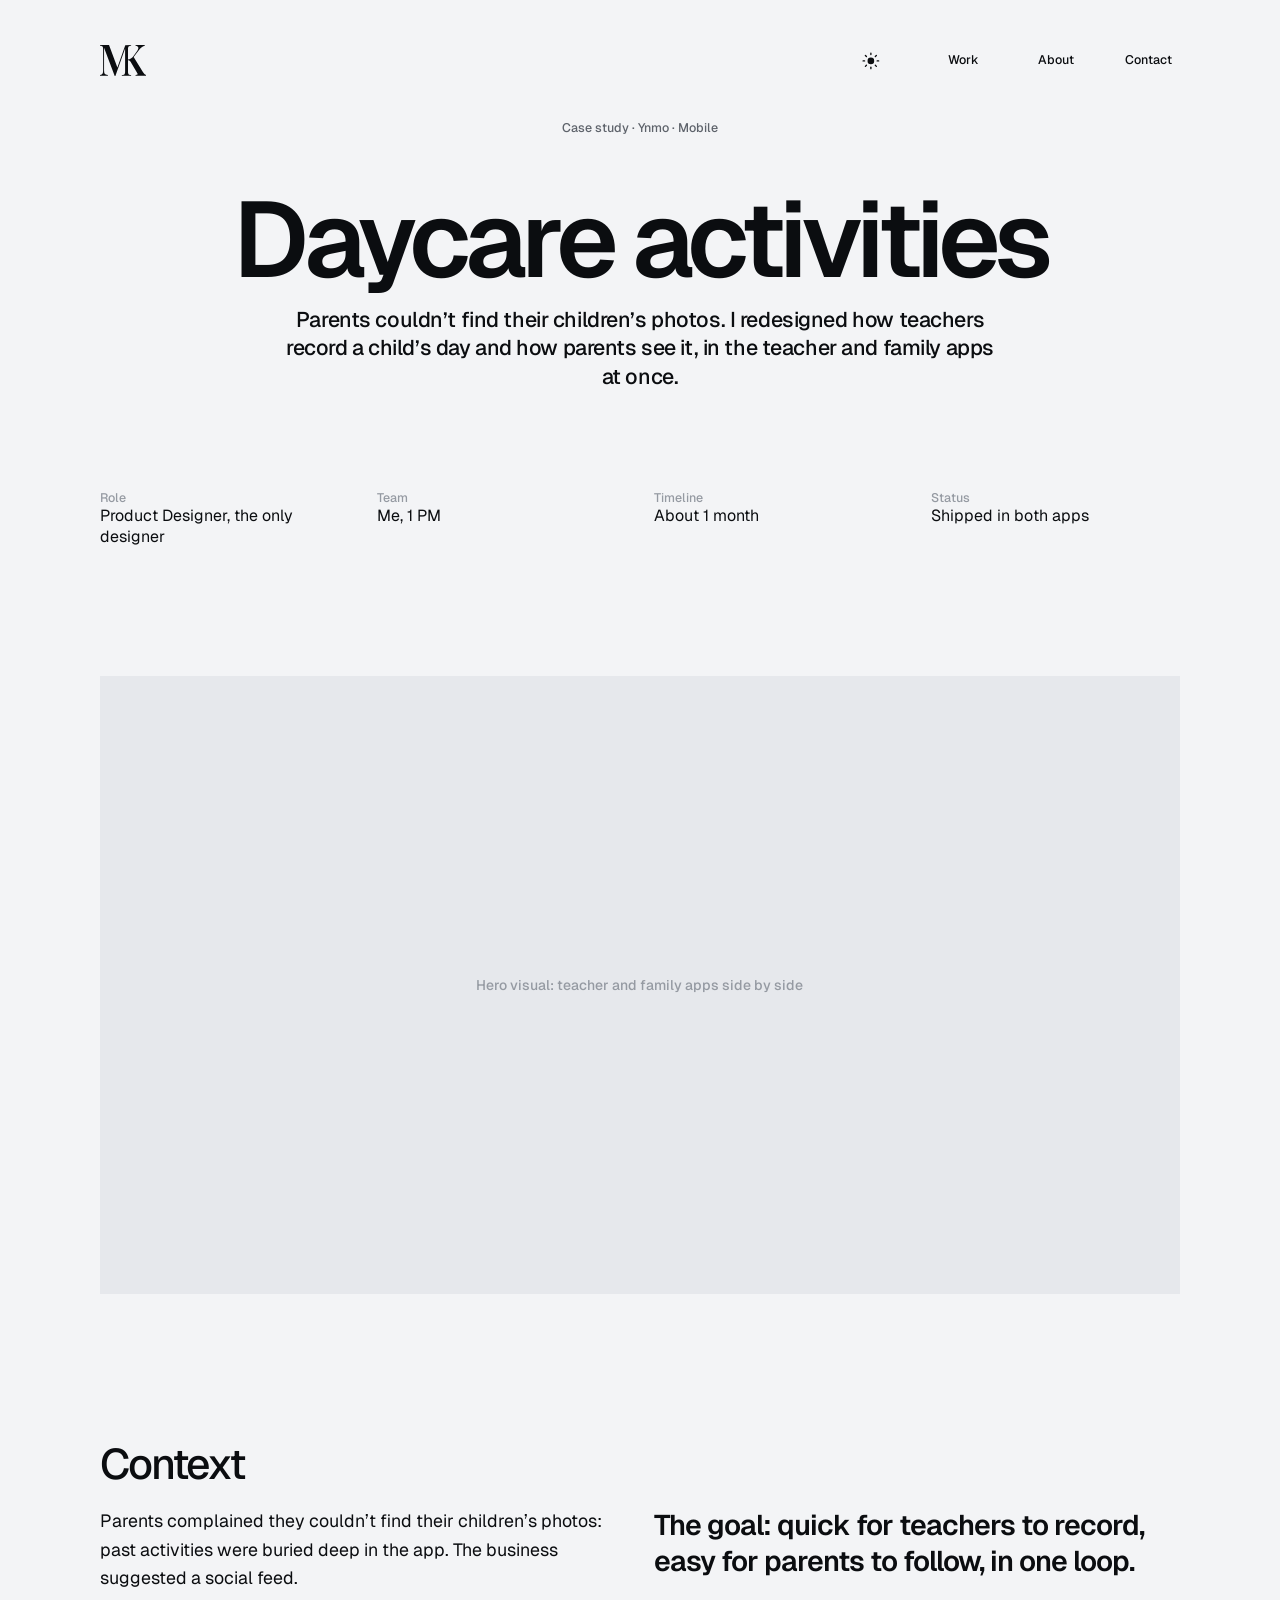
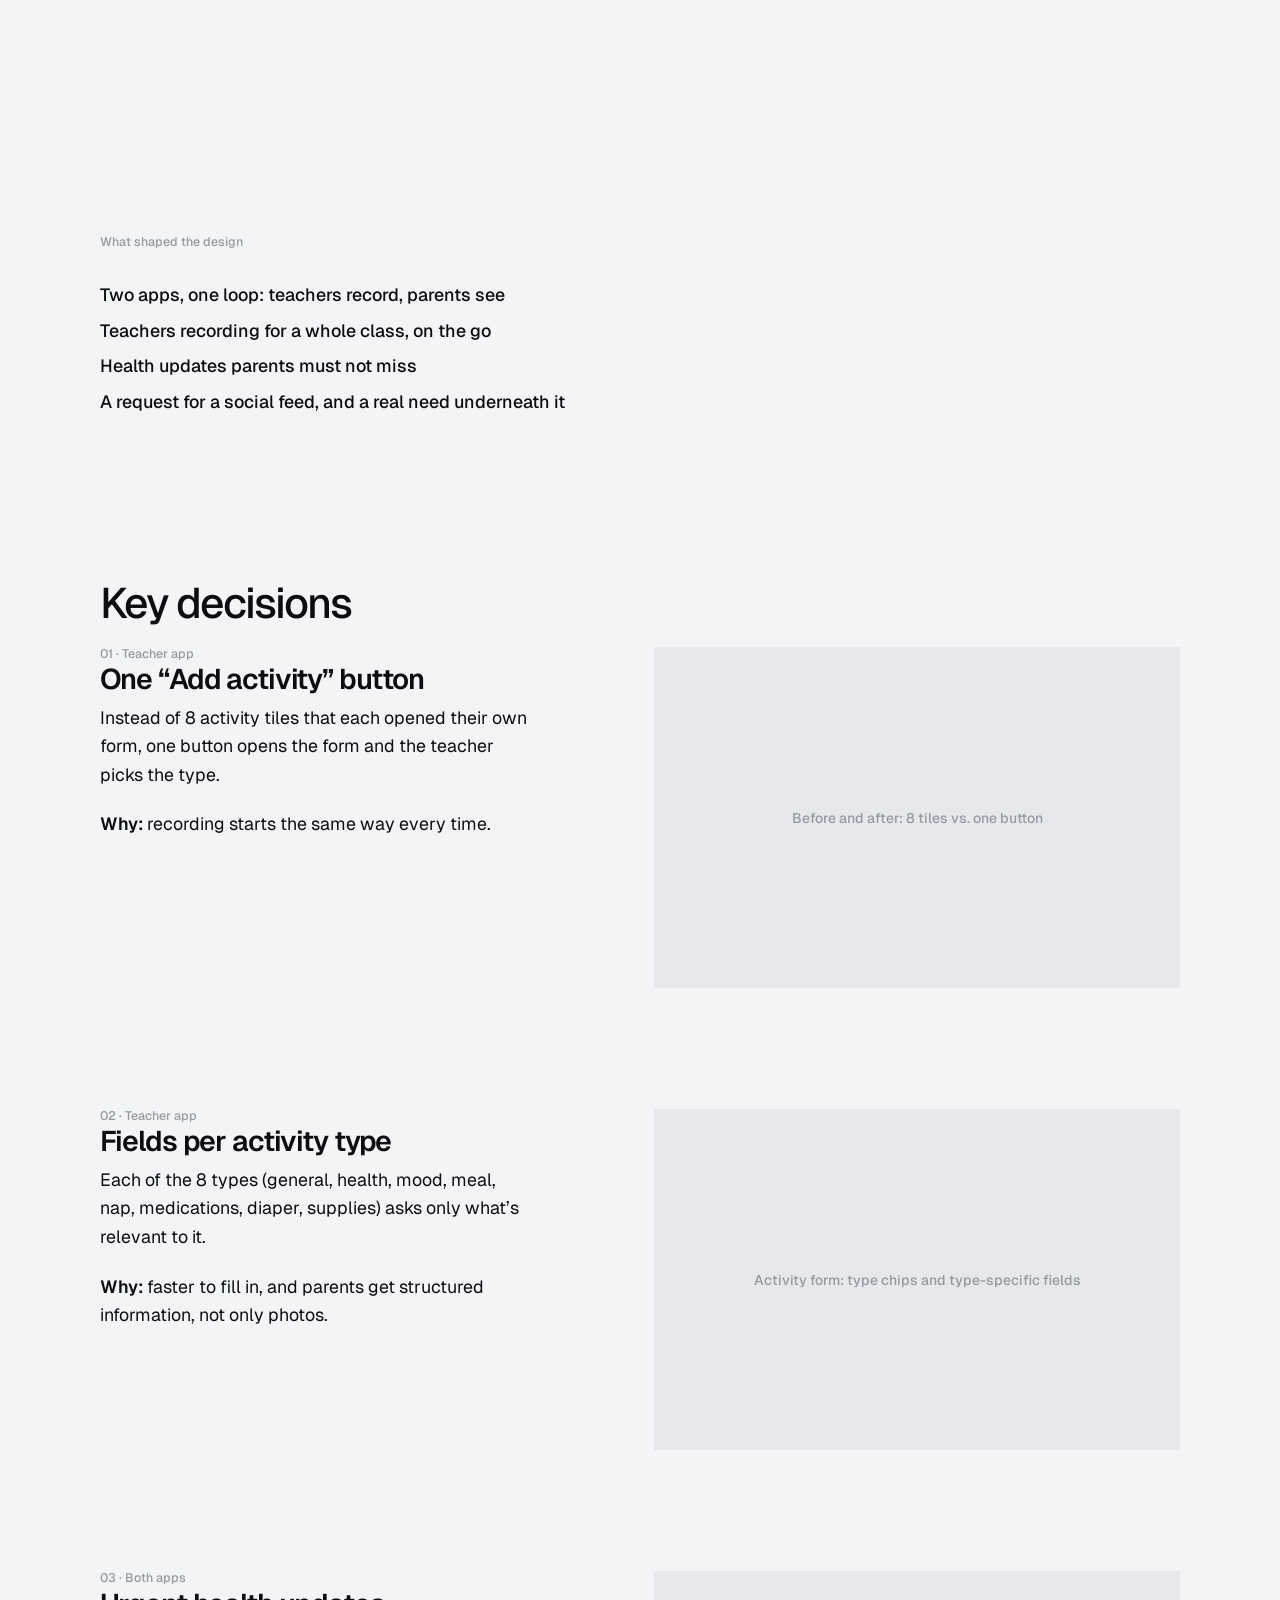
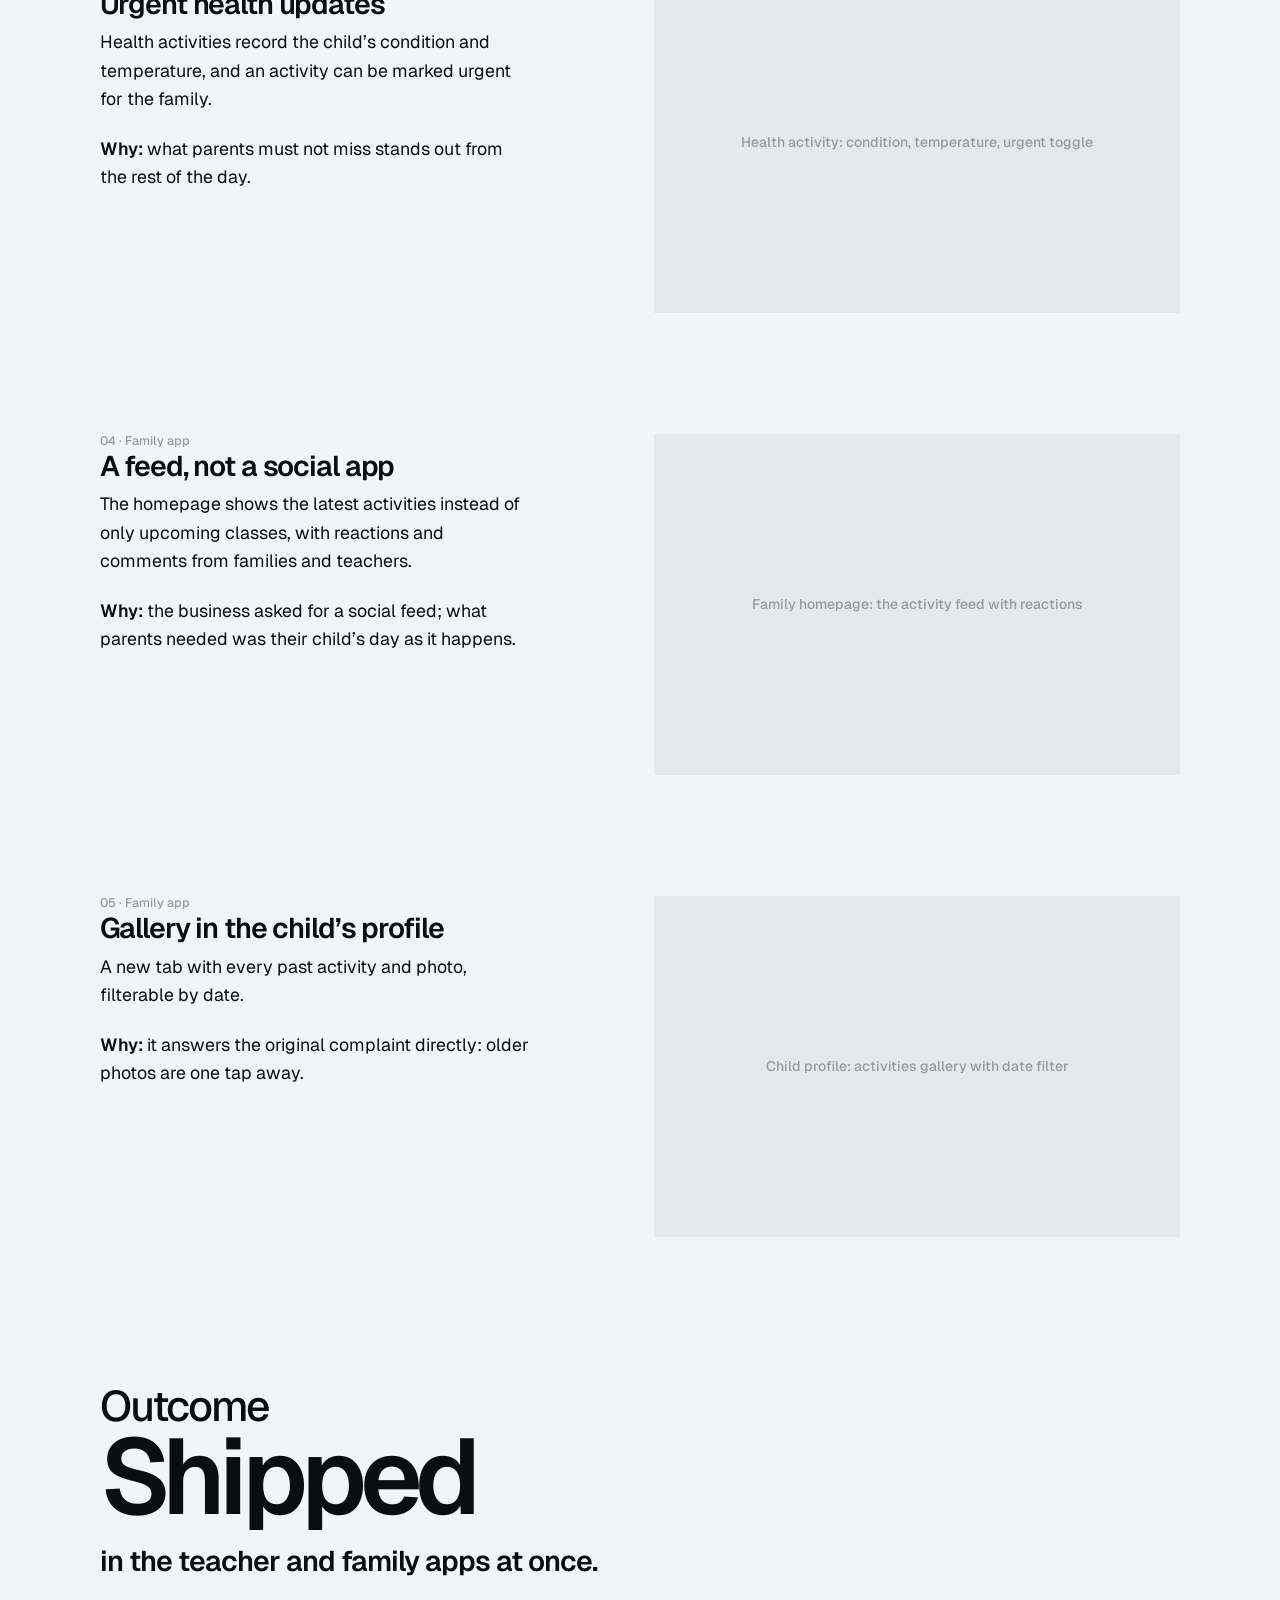
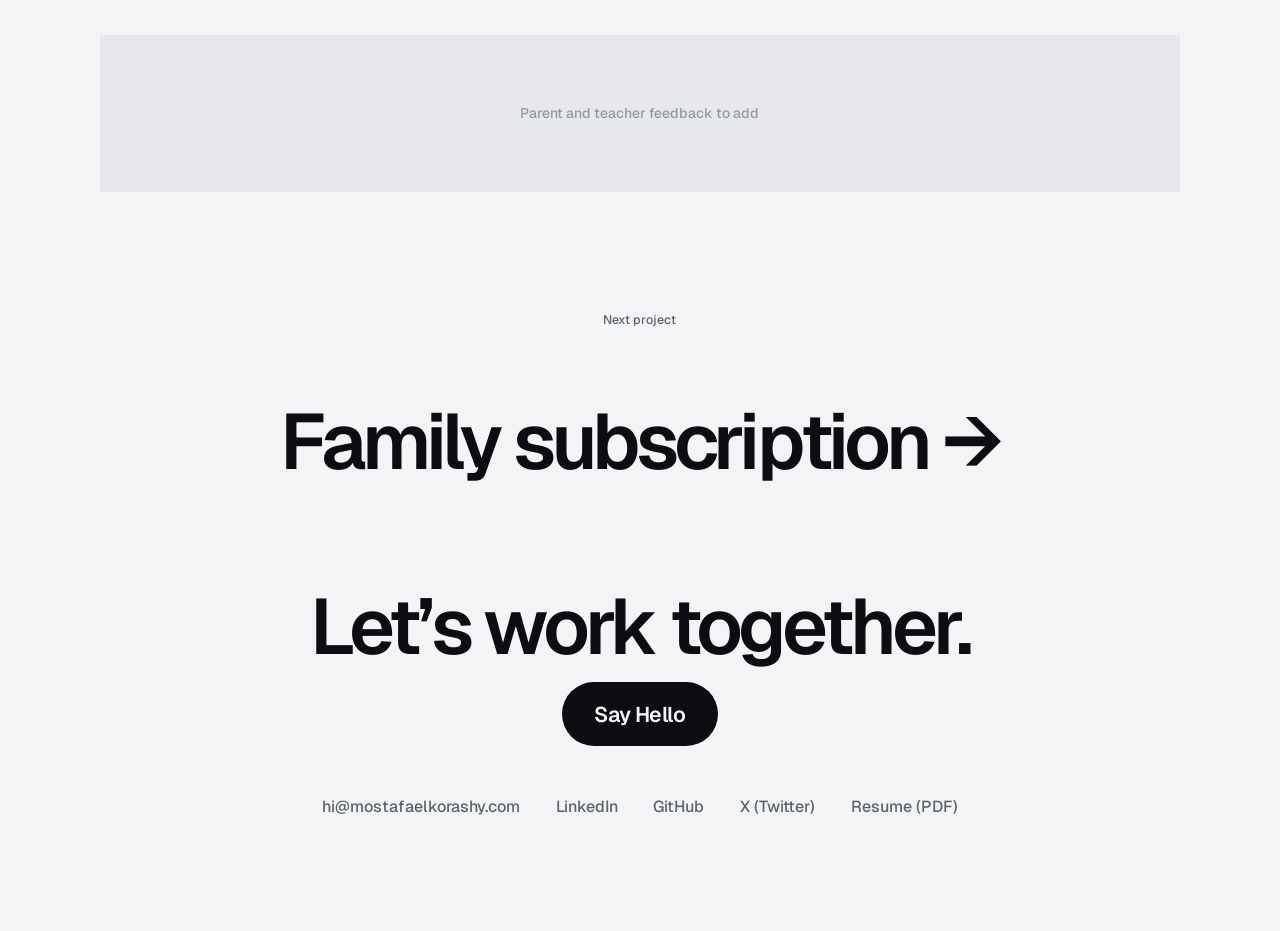
==== commit f5501bb6: "Case studies: 8px between each decision title and its description Co-Authored-By: Claude Opus 5.5 <n" ====
--- a/daycare-activities.html
+++ b/daycare-activities.html
@@ -23,7 +23,7 @@
   <link rel="preconnect" href="https://fonts.gstatic.com" crossorigin />
   <link href="https://fonts.googleapis.com/css2?family=Geist:wght@200..800&display=swap" rel="stylesheet" />
   <link rel="stylesheet" href="home.css?v=8" />
-  <link rel="stylesheet" href="case.css?v=1" />
+  <link rel="stylesheet" href="case.css?v=2" />
 </head>
 <body>
   <div class="case" id="top">
--- a/case.css
+++ b/case.css
@@ -90,3 +90,6 @@
   .cs-head { display: none; }
   .case .contact { padding-top: 56px; }
 }
+
+/* one baseline (8px) between a decision or feature title and its description */
+.cs-dt + .cs-p { margin-top: calc(8 * var(--p, 1px)); }
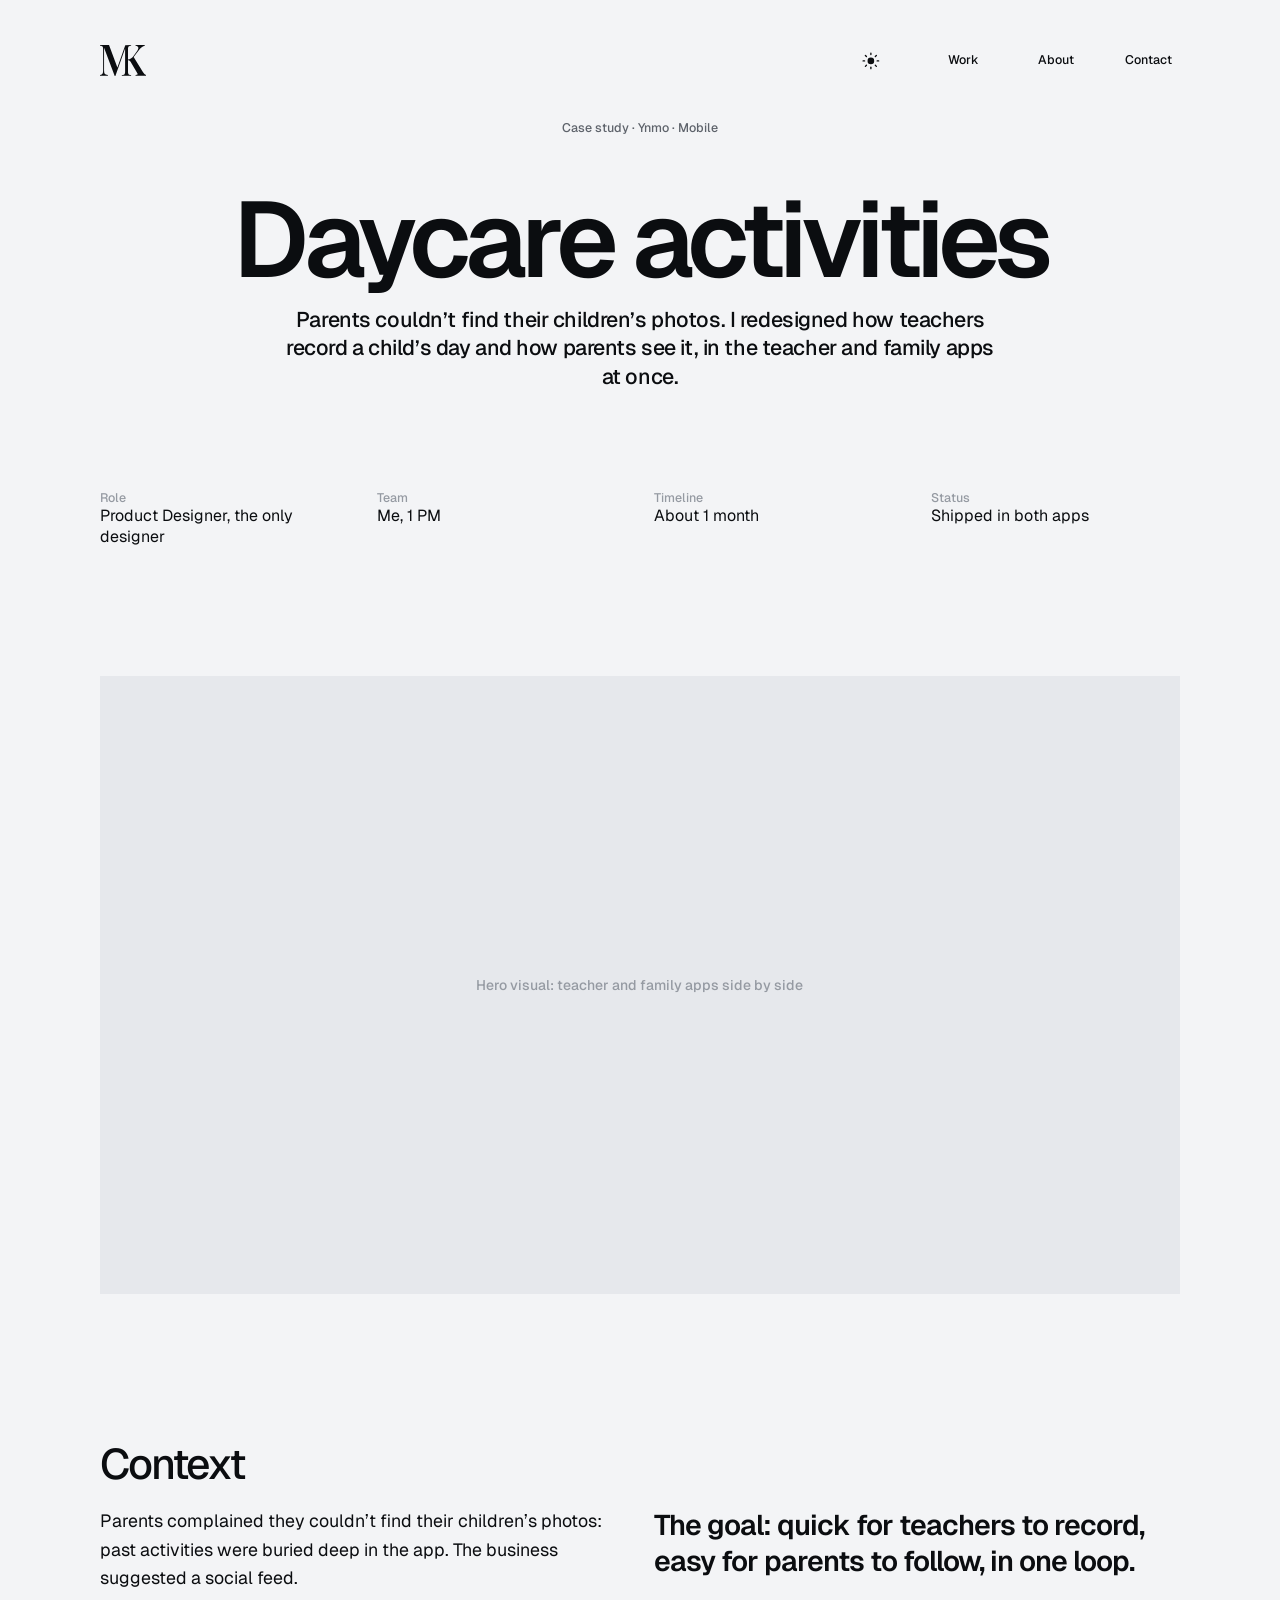
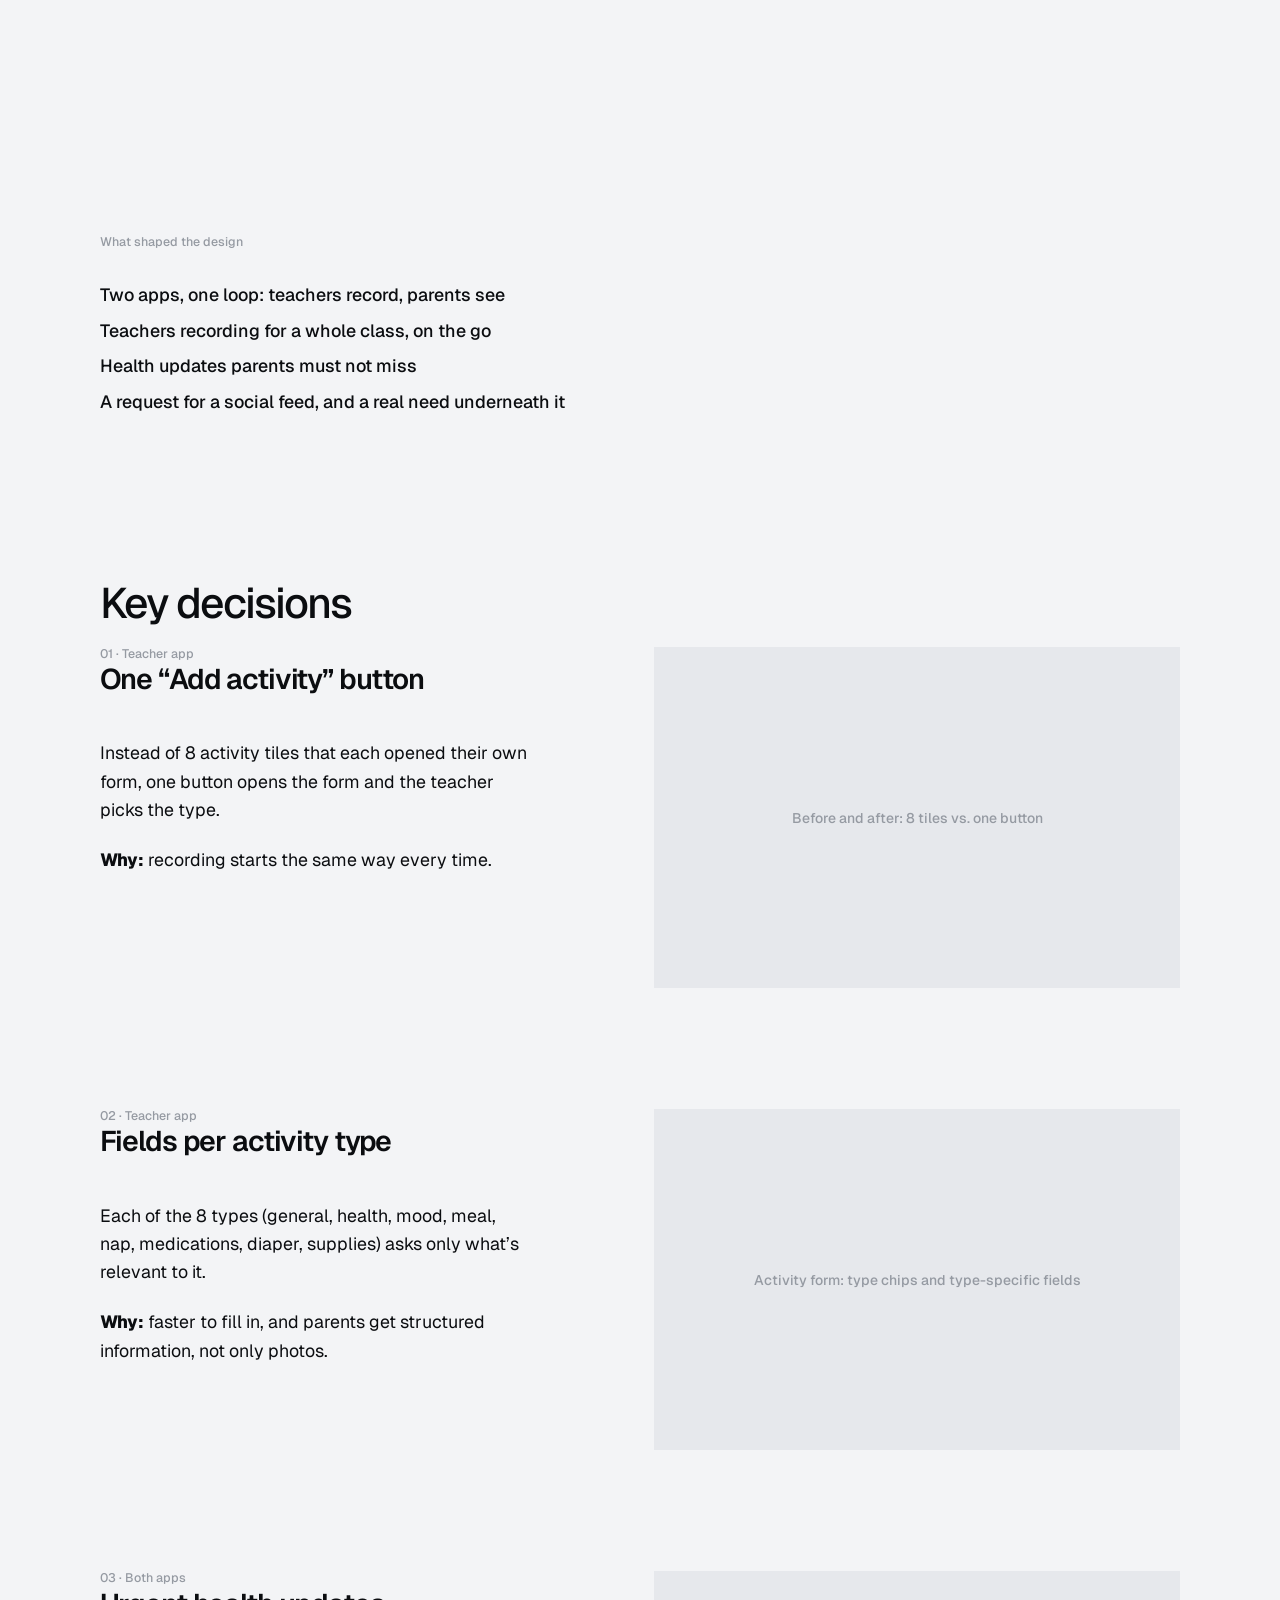
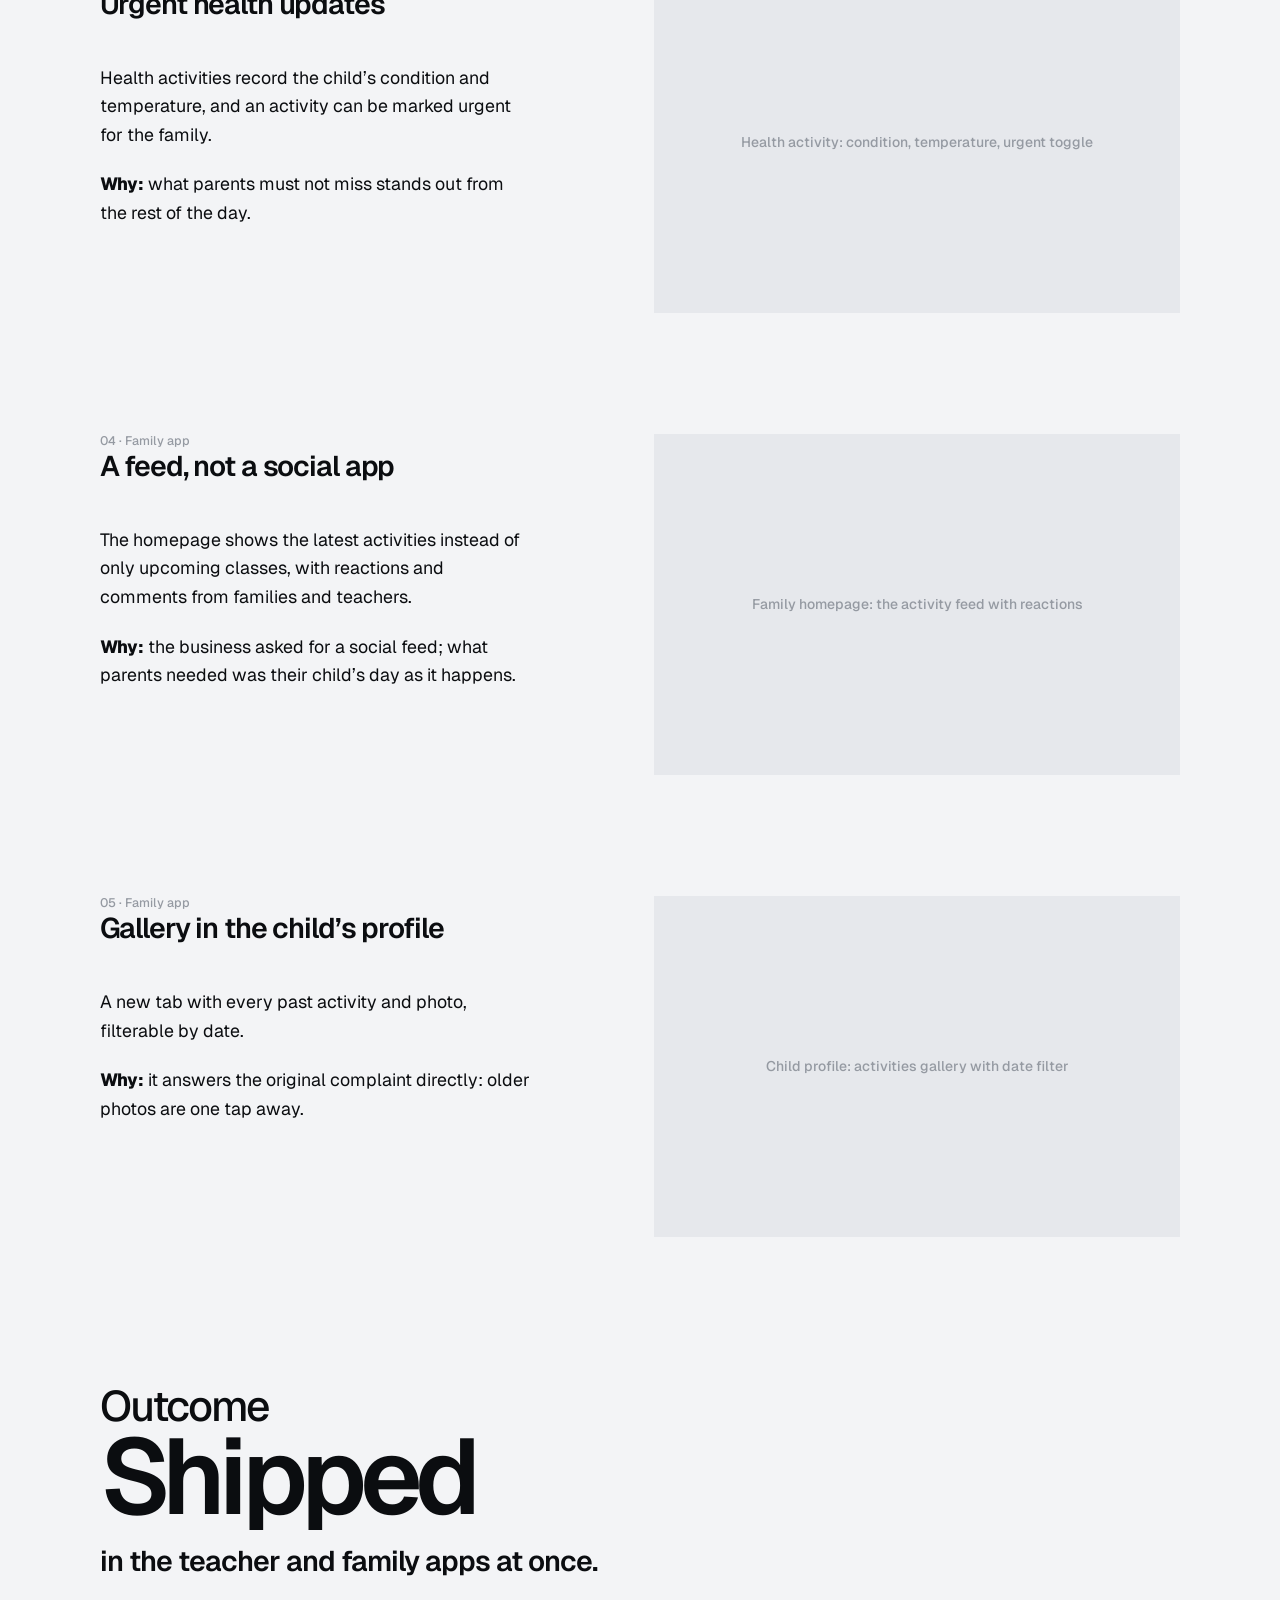
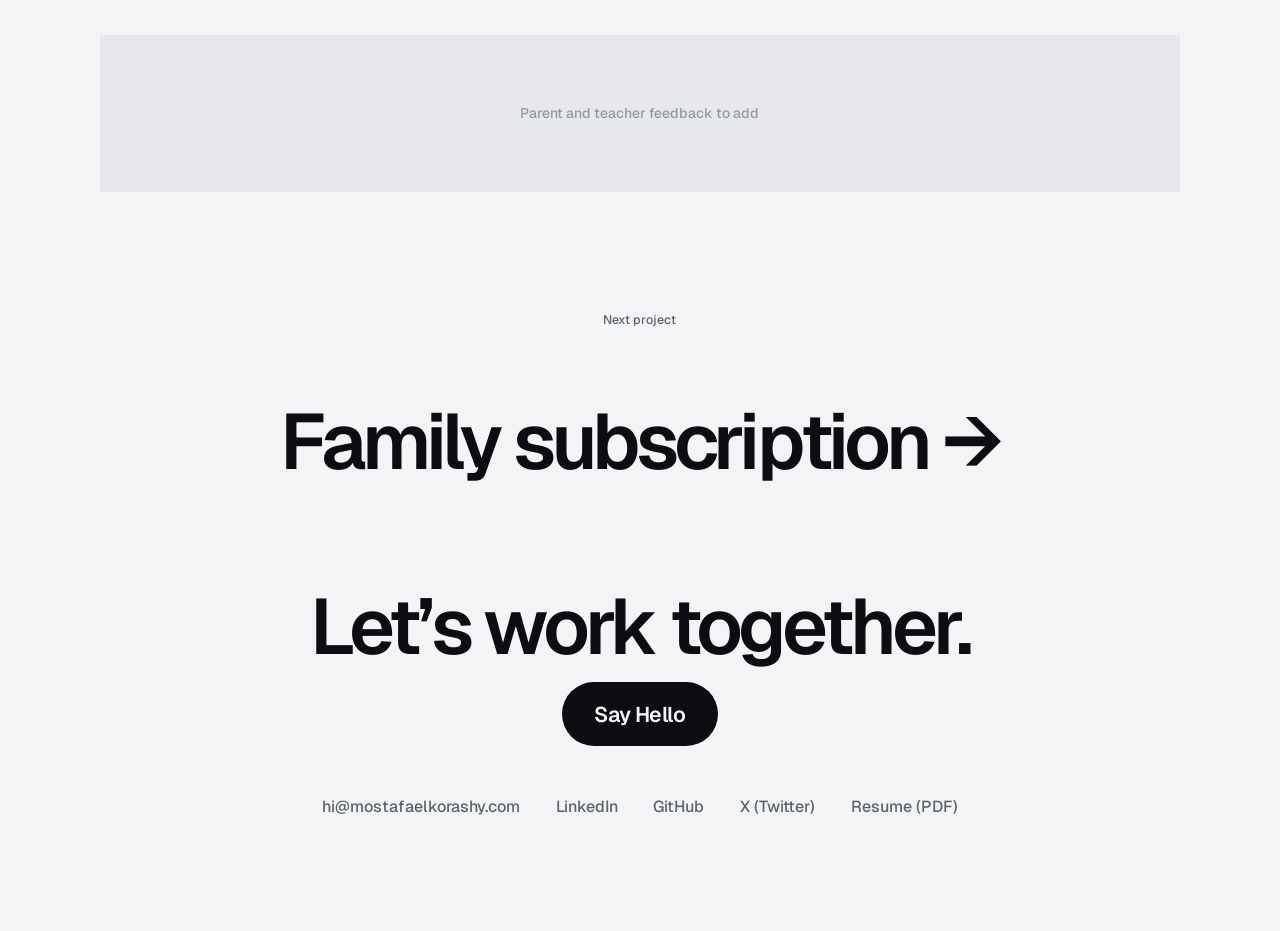
==== commit 5a91d5cd: "Case studies: description on the next module row, bolder "Why:" - Each decision or feature title own" ====
--- a/daycare-activities.html
+++ b/daycare-activities.html
@@ -23,7 +23,7 @@
   <link rel="preconnect" href="https://fonts.gstatic.com" crossorigin />
   <link href="https://fonts.googleapis.com/css2?family=Geist:wght@200..800&display=swap" rel="stylesheet" />
   <link rel="stylesheet" href="home.css?v=8" />
-  <link rel="stylesheet" href="case.css?v=2" />
+  <link rel="stylesheet" href="case.css?v=4" />
 </head>
 <body>
   <div class="case" id="top">
--- a/case.css
+++ b/case.css
@@ -13,7 +13,7 @@
 .cs-row-t, .cs-dt, .cs-stat, .cs-next { font-weight: 600; }
 .cs-row-t { letter-spacing: -0.01em; }
 .cs-dt { letter-spacing: -0.04em; }
-.cs-why b { font-weight: 600; }
+.cs-why b { font-weight: 800; }
 .cs-media { background: var(--cover); overflow: hidden; }
 .cs-media img, .cs-media video { display: block; width: 100%; height: 100%; object-fit: cover; object-position: 0% 0%; }
 .cs-ph { width: 100%; height: 100%; display: flex; align-items: center; justify-content: center; text-align: center; padding: 24px; background: var(--cover); }
@@ -91,5 +91,7 @@
   .case .contact { padding-top: 56px; }
 }
 
-/* one baseline (8px) between a decision or feature title and its description */
-.cs-dt + .cs-p { margin-top: calc(8 * var(--p, 1px)); }
+/* decision / feature title owns one module row: label (16) + title (40) = 56px, so the description
+   starts 48px lower, exactly on the next module row (104px). Phones keep a single baseline (8px). */
+.cs-dt + .cs-p { margin-top: 8px; }
+@media (min-width: 900px) { .cs-dt + .cs-p { margin-top: calc(48 * var(--p)); } }
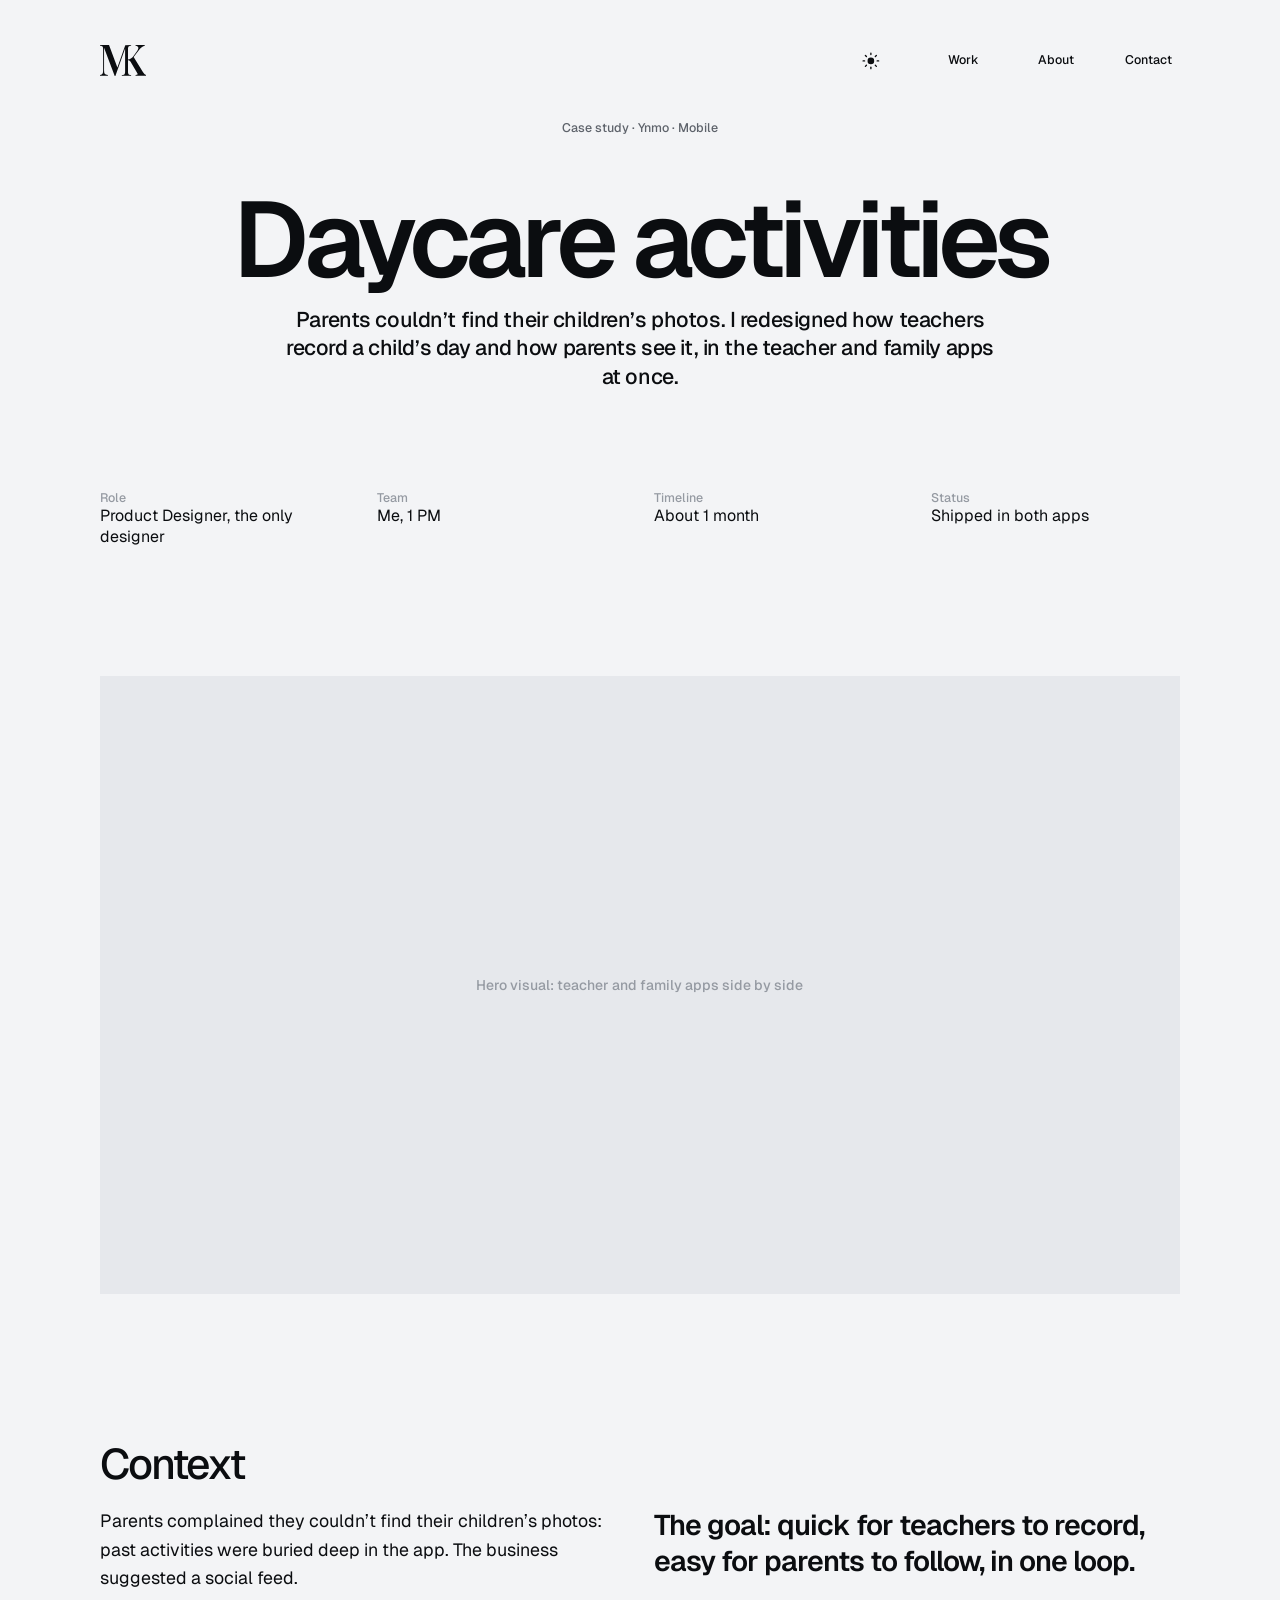
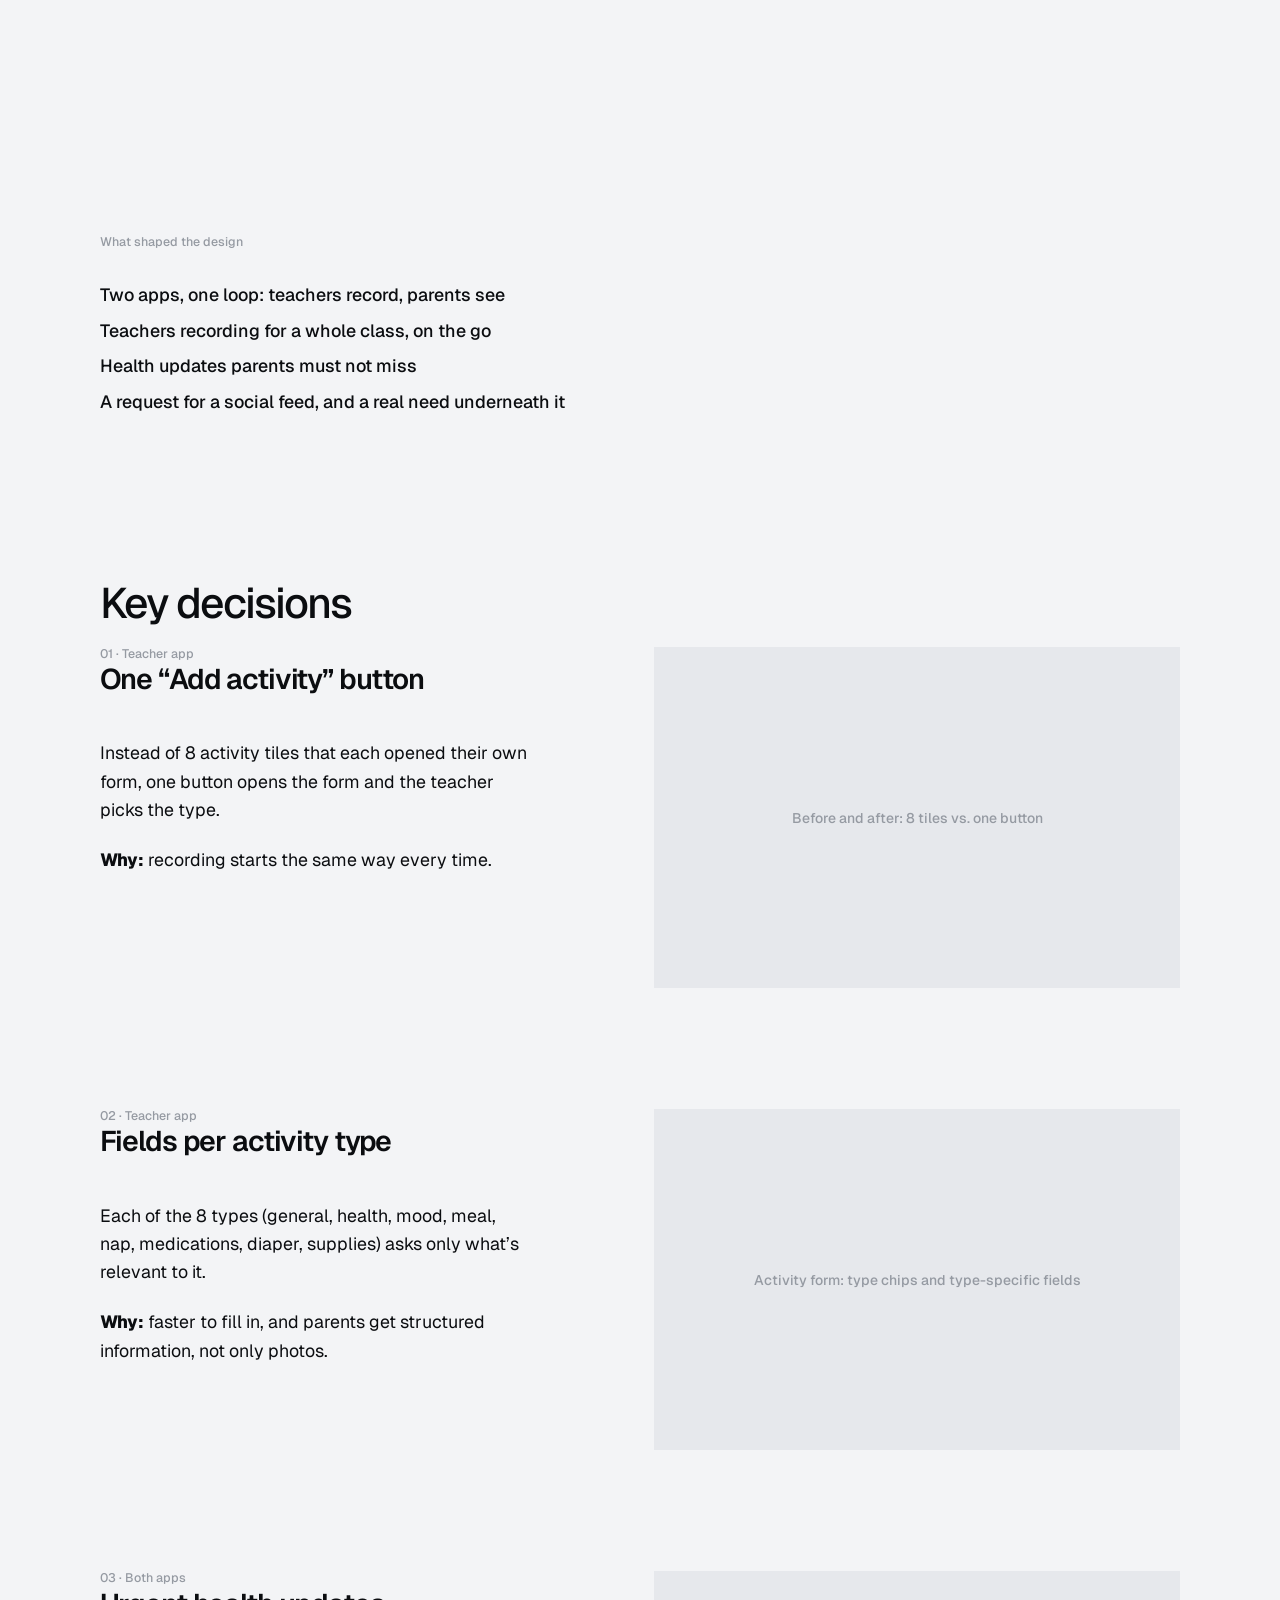
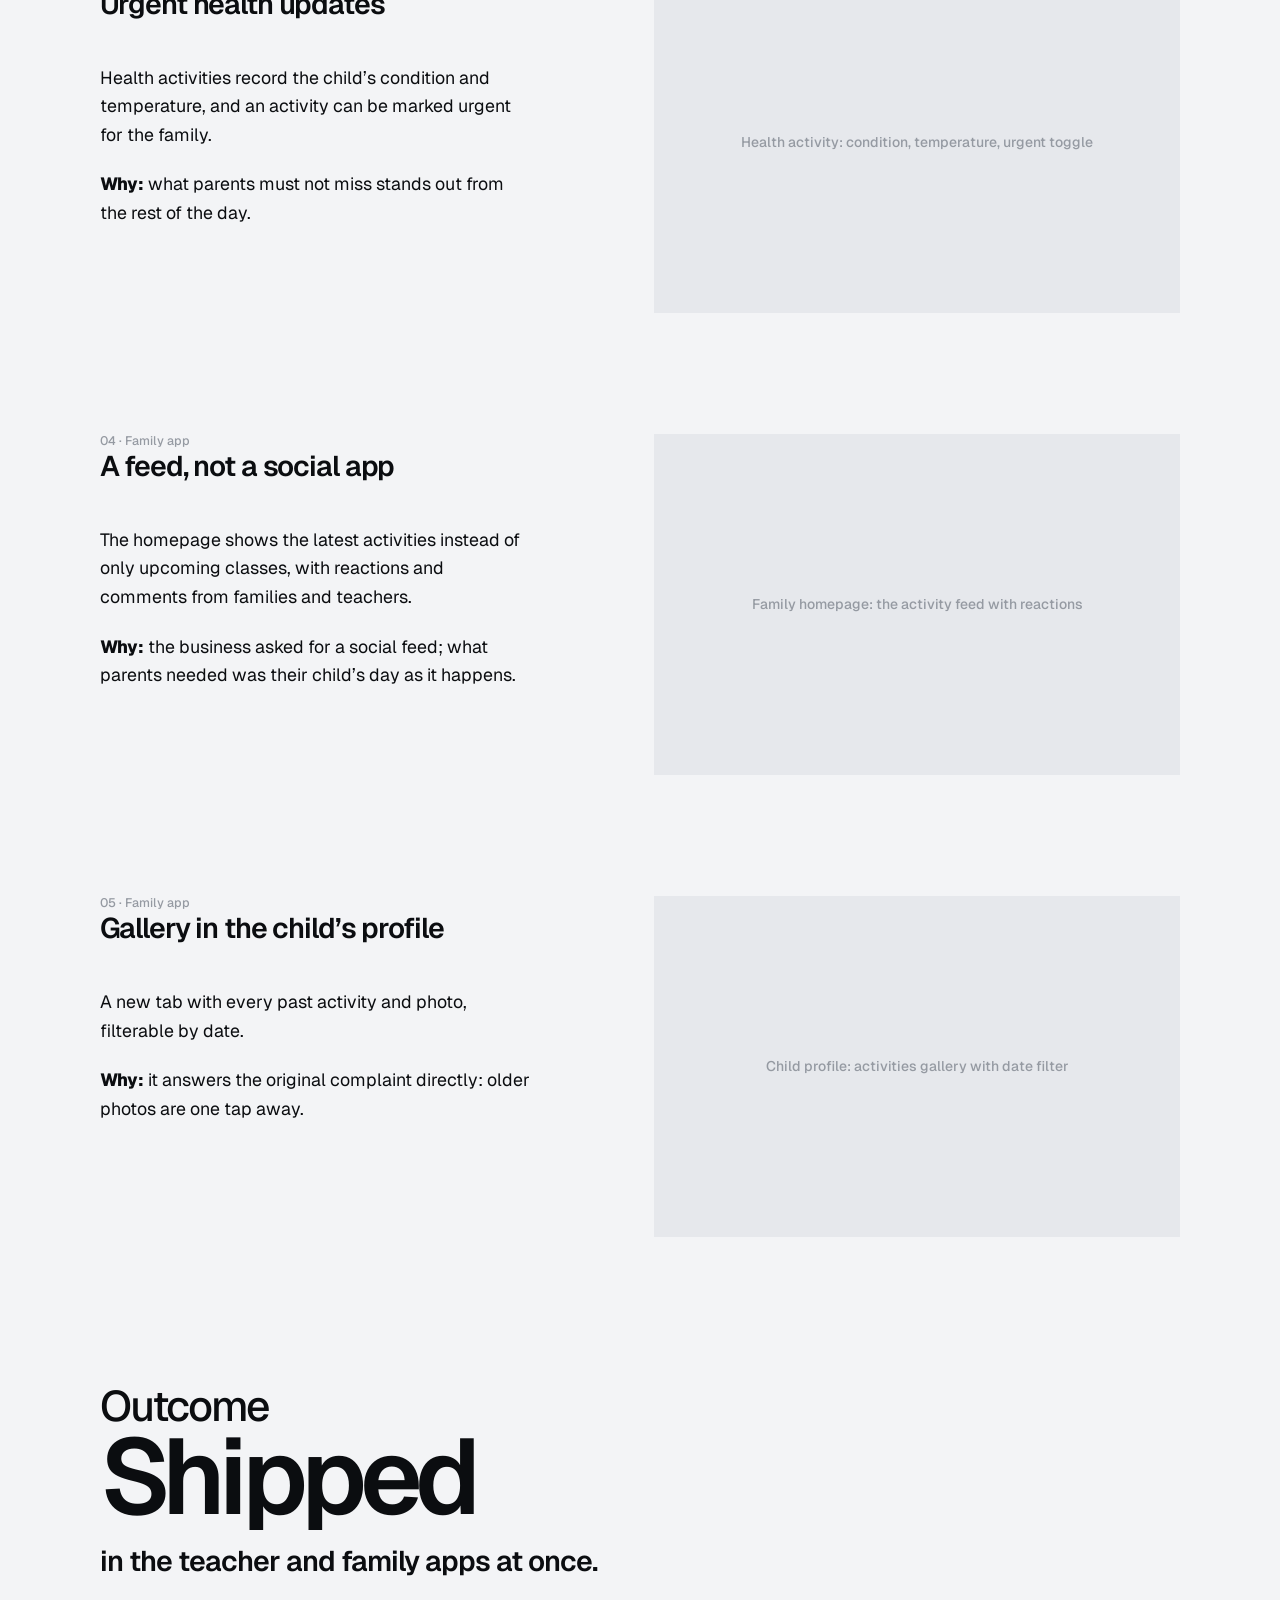
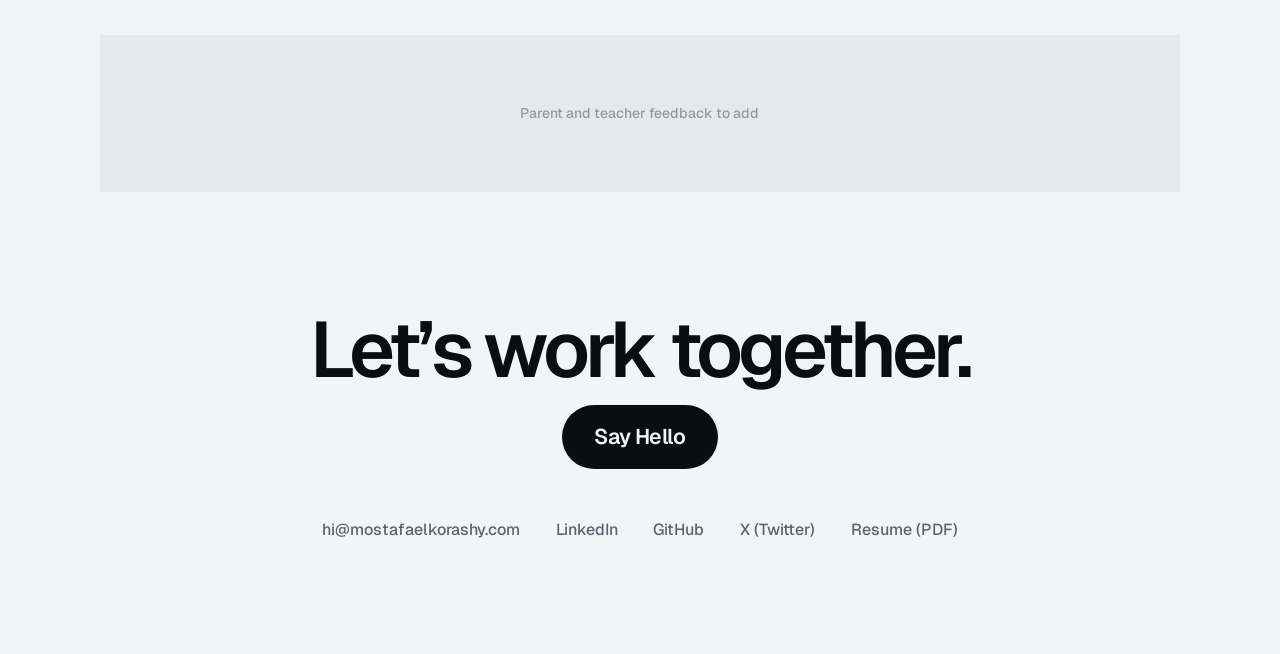
==== commit 9800cf50: "Case studies: remove the next-project link for now It looked like "Let's work together." but was the" ====
--- a/daycare-activities.html
+++ b/daycare-activities.html
@@ -23,7 +23,7 @@
   <link rel="preconnect" href="https://fonts.gstatic.com" crossorigin />
   <link href="https://fonts.googleapis.com/css2?family=Geist:wght@200..800&display=swap" rel="stylesheet" />
   <link rel="stylesheet" href="home.css?v=8" />
-  <link rel="stylesheet" href="case.css?v=4" />
+  <link rel="stylesheet" href="case.css?v=5" />
 </head>
 <body>
   <div class="case" id="top">
@@ -121,10 +121,8 @@
       <figure class="cs-media" style="grid-area: 4 / 1 / span 2 / span 12; margin: 0"><div class="cs-ph"><span>Parent and teacher feedback to add</span></div></figure>
     </section>
 
-    <!-- Next project + contact (centered) -->
-    <section class="cs-grid" aria-label="Next project and contact">
-      <p class="cs-next-label center end" style="grid-area: 1 / 1 / span 1 / span 12">Next project</p>
-      <p class="cs-next" style="grid-area: 2 / 1 / span 1 / span 12"><a href="family-subscription.html">Family subscription &rarr;</a></p>
+    <!-- Contact (centered) -->
+    <section class="cs-grid" aria-label="Contact">
       <footer class="contact">
         <h2 class="ftitle" id="contact">Let&rsquo;s work together.</h2>
         <a class="cta fcta" href="mailto:hi@mostafaelkorashy.com">Say Hello</a>
--- a/case.css
+++ b/case.css
@@ -60,9 +60,9 @@
   .cs-next { font-size: calc(88 * var(--p)); line-height: calc(72 * var(--p)); top: calc(5 * var(--p)); text-align: center; white-space: nowrap; }
 
   /* the shared footer from home.css, placed inside this page's last section */
-  .case .ftitle { grid-area: 4 / 1 / span 1 / span 12; }
-  .case .fcta { grid-area: 5 / 6 / span 1 / span 2; }
-  .case .links { grid-area: 6 / 1 / span 1 / span 12; }
+  .case .ftitle { grid-area: 1 / 1 / span 1 / span 12; }
+  .case .fcta { grid-area: 2 / 6 / span 1 / span 2; }
+  .case .links { grid-area: 3 / 1 / span 1 / span 12; }
 }
 
 /* ---------- phone ---------- */
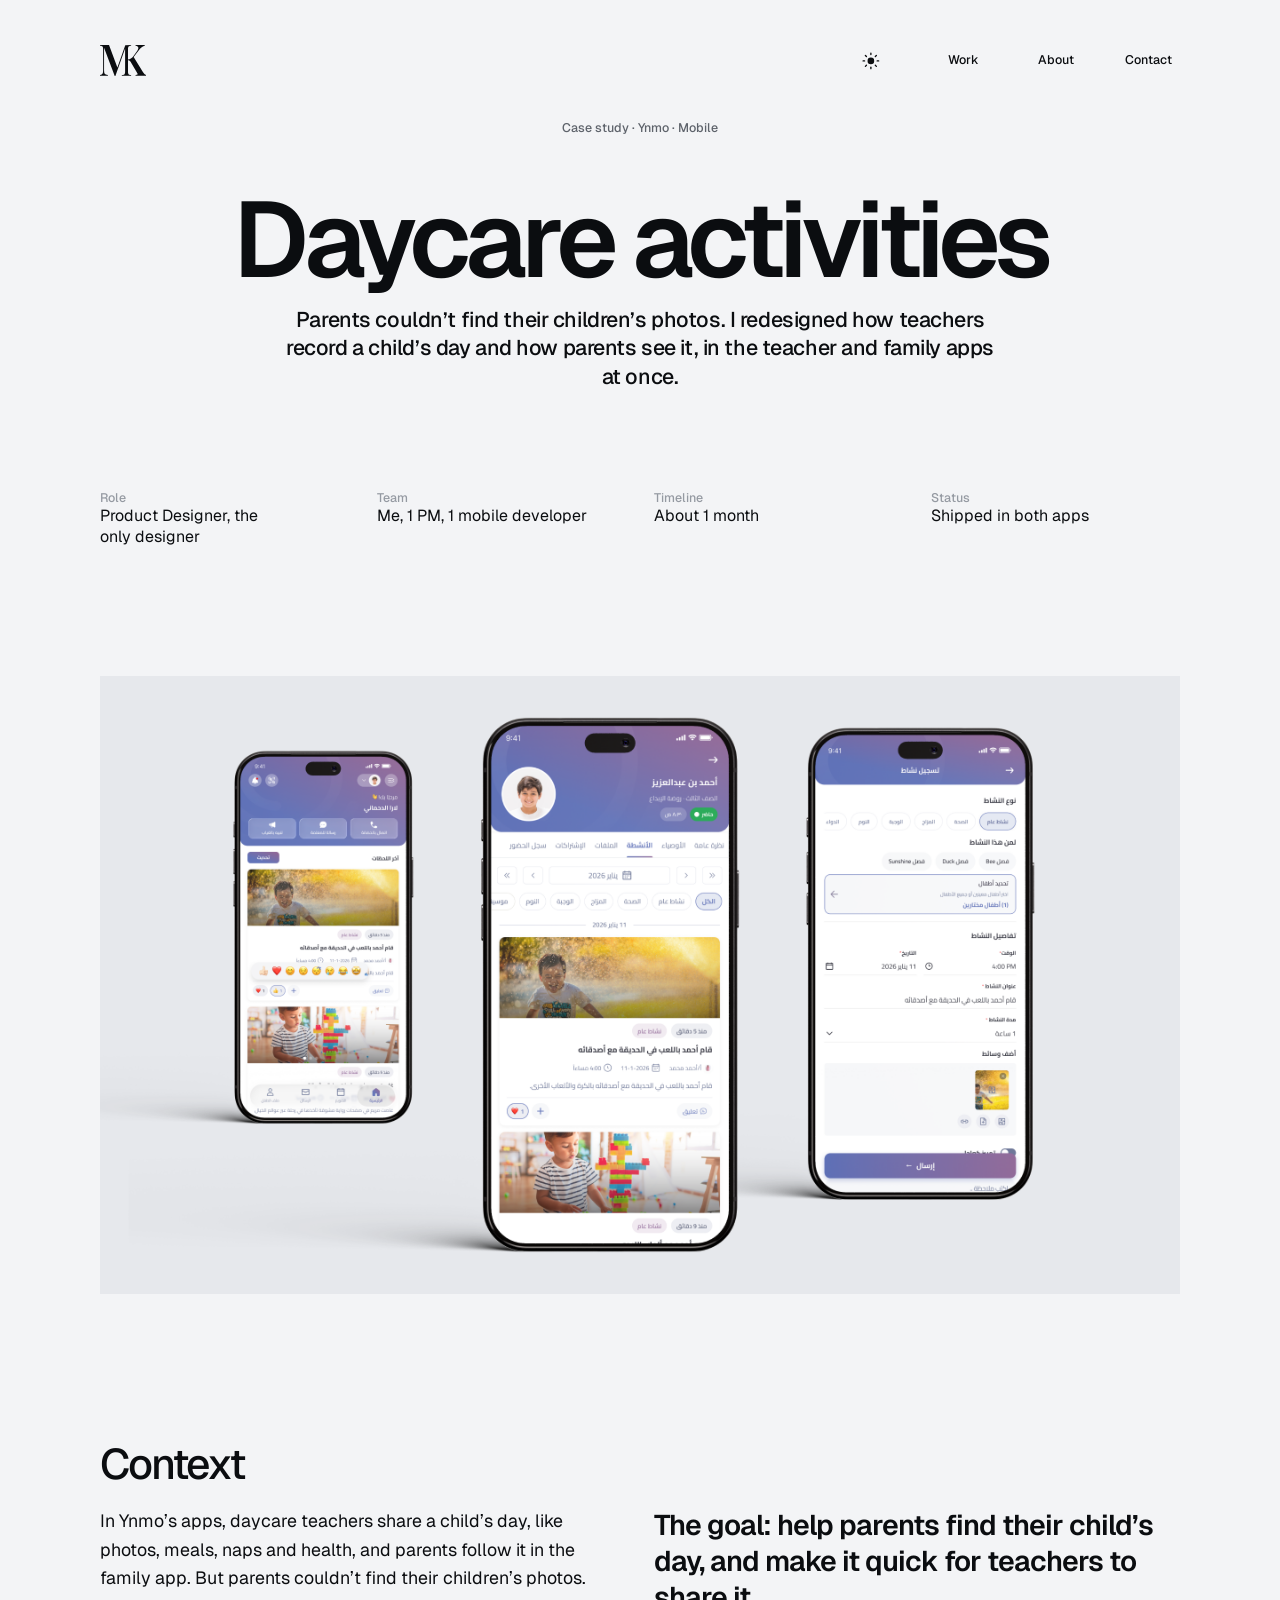
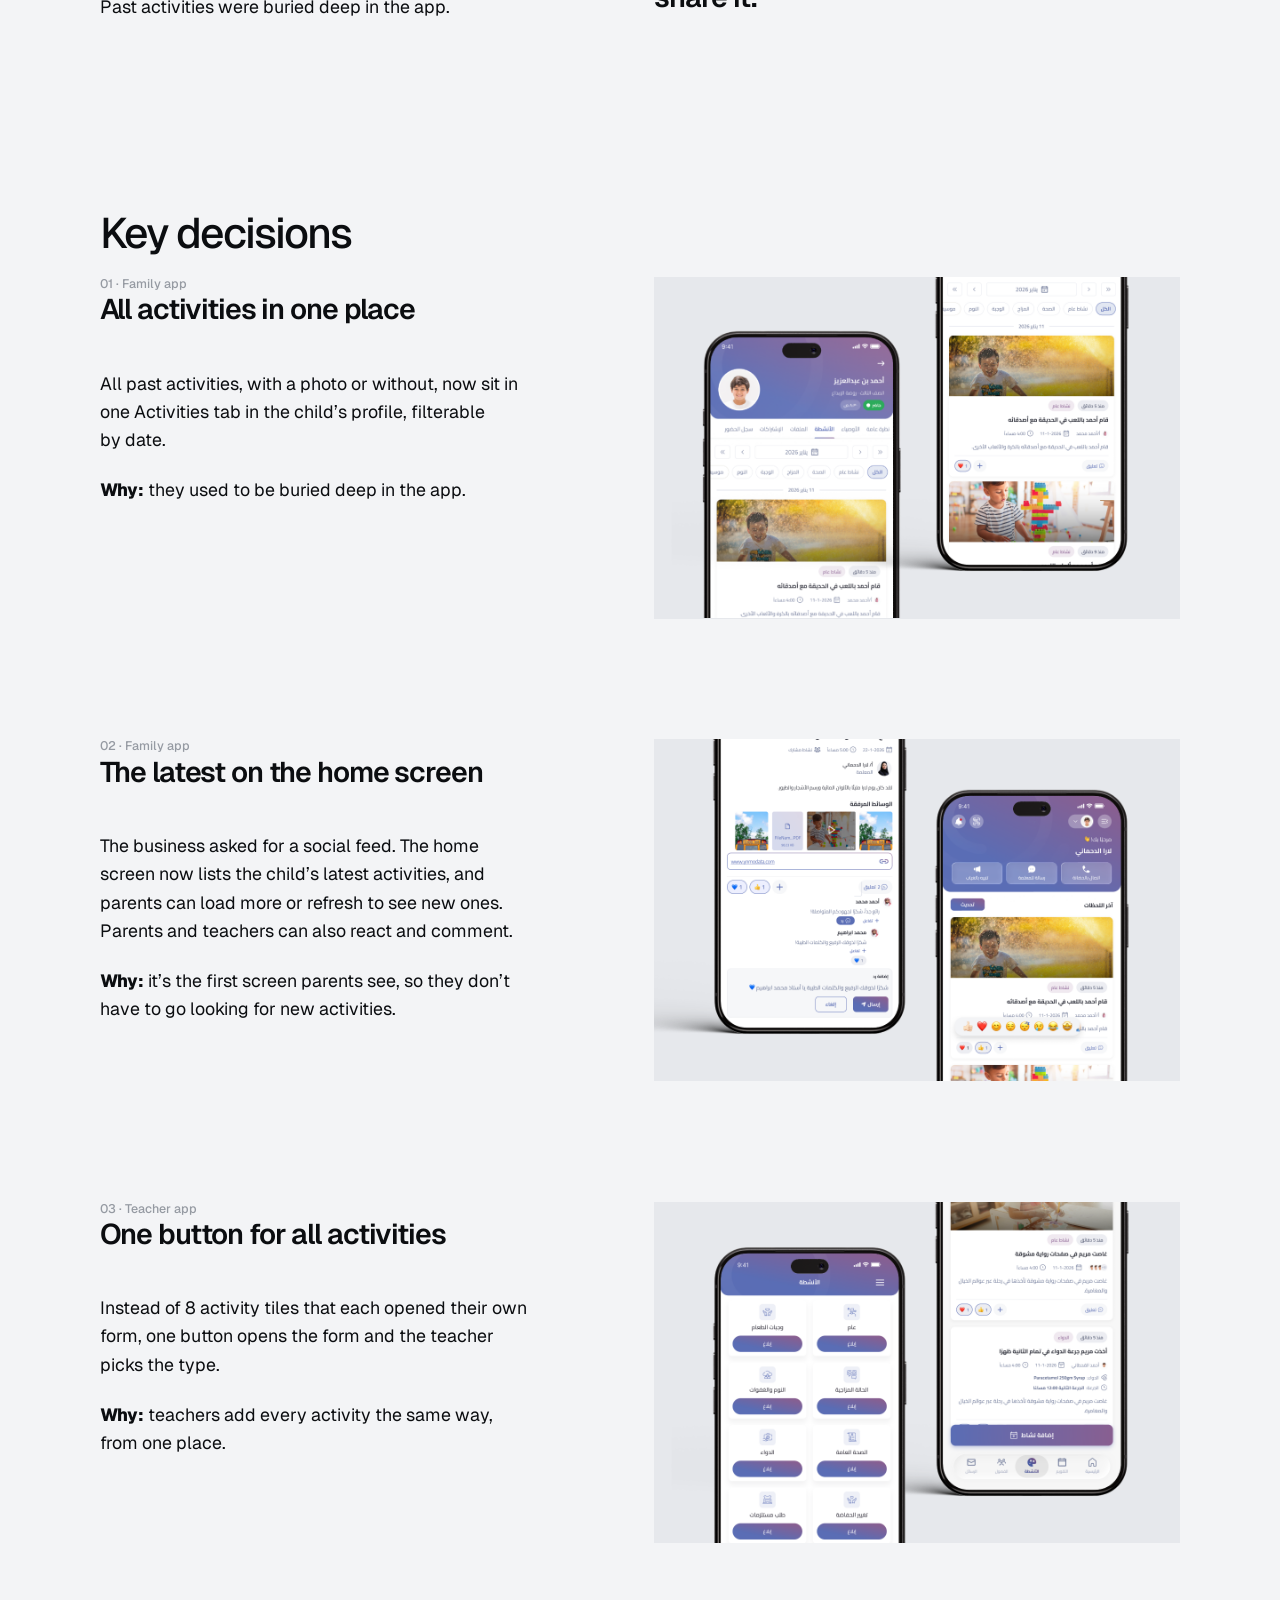
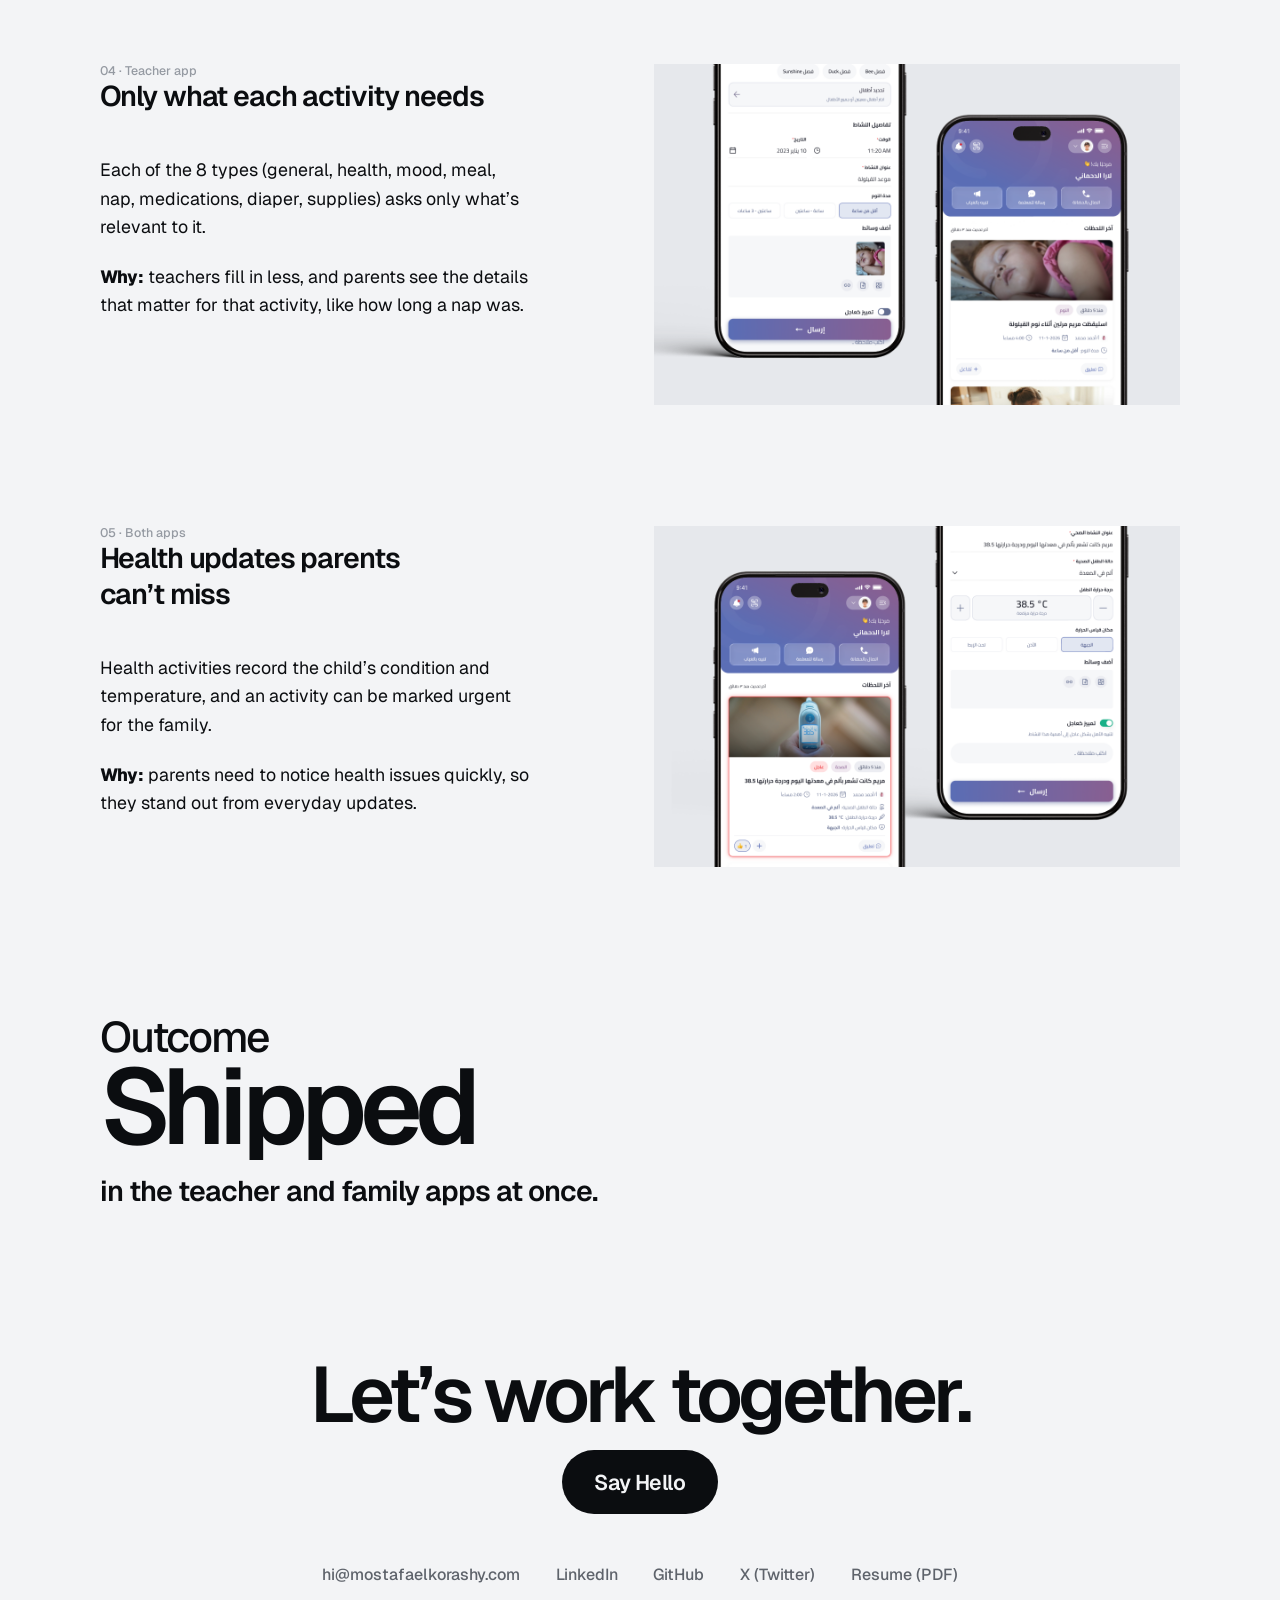
==== commit b18aadd0: "Publish Daycare activities case study Co-Authored-By: Claude Opus 5.5 <noreply@anthropic.com> Claude" ====
--- a/daycare-activities.html
+++ b/daycare-activities.html
@@ -13,17 +13,17 @@
   <meta property="og:url" content="https://mostafaelkorashy.com/daycare-activities" />
   <meta property="og:title" content="Daycare Activities · Mostafa Elkorashy" />
   <meta property="og:description" content="Parents couldn&rsquo;t find their children&rsquo;s photos. I redesigned how teachers record a child&rsquo;s day and how parents see it, in both apps." />
-  <meta property="og:image" content="https://mostafaelkorashy.com/assets/images/og/og-home.jpg?v=3" />
+  <meta property="og:image" content="https://mostafaelkorashy.com/assets/images/og/og-daycare-activities.jpg?v=1" />
   <meta property="og:image:width" content="1200" />
   <meta property="og:image:height" content="630" />
-  <meta property="og:image:alt" content="Daycare Activities case study" />
+  <meta property="og:image:alt" content="Daycare activities case study: family and teacher app screens" />
   <meta name="twitter:card" content="summary_large_image" />
   <script>try{var t=localStorage.getItem("theme");if(!t)t=matchMedia("(prefers-color-scheme: dark)").matches?"dark":"light";document.documentElement.dataset.theme=t}catch(e){}</script>
   <link rel="preconnect" href="https://fonts.googleapis.com" />
   <link rel="preconnect" href="https://fonts.gstatic.com" crossorigin />
   <link href="https://fonts.googleapis.com/css2?family=Geist:wght@200..800&display=swap" rel="stylesheet" />
-  <link rel="stylesheet" href="home.css?v=8" />
-  <link rel="stylesheet" href="case.css?v=5" />
+  <link rel="stylesheet" href="home.css?v=14" />
+  <link rel="stylesheet" href="case.css?v=6" />
 </head>
 <body>
   <div class="case" id="top">
@@ -55,70 +55,62 @@
       <p class="cs-tldr center" style="grid-area: 4 / 3 / span 2 / span 8">Parents couldn&rsquo;t find their children&rsquo;s photos. I redesigned how teachers record a child&rsquo;s day and how parents see it, in the teacher and family apps at once.</p>
 
       <div style="grid-area: 6 / 1 / span 1 / span 3"><p class="cs-label">Role</p><p class="cs-value">Product Designer, the only designer</p></div>
-      <div style="grid-area: 6 / 4 / span 1 / span 3"><p class="cs-label">Team</p><p class="cs-value">Me, 1 PM</p></div>
+      <div style="grid-area: 6 / 4 / span 1 / span 3"><p class="cs-label">Team</p><p class="cs-value">Me, 1 PM, 1 mobile developer</p></div>
       <div style="grid-area: 6 / 7 / span 1 / span 3"><p class="cs-label">Timeline</p><p class="cs-value">About 1 month</p></div>
       <div style="grid-area: 6 / 10 / span 1 / span 3"><p class="cs-label">Status</p><p class="cs-value">Shipped in both apps</p></div>
 
-      <figure class="cs-media gap-top" style="grid-area: 8 / 1 / span 7 / span 12; margin: 0"><div class="cs-ph"><span>Hero visual: teacher and family apps side by side</span></div></figure>
+      <figure class="cs-media gap-top" style="grid-area: 8 / 1 / span 7 / span 12; margin: 0"><img class="device" src="assets/images/da-00-hero.png?v=2" alt="Teacher app: recording an activity. Family app: the same activity in the feed and in the child's profile gallery (Arabic interface)" width="2432" height="1392" decoding="async" /></figure>
     </section>
 
     <section class="cs-grid" aria-labelledby="s-context">
       <h2 class="section-title" id="s-context" style="grid-area: 1 / 1 / span 1 / span 12">Context</h2>
-      <p class="cs-p" style="grid-area: 2 / 1 / span 2 / span 6">Parents complained they couldn&rsquo;t find their children&rsquo;s photos: past activities were buried deep in the app. The business suggested a social feed.</p>
-      <p class="cs-goal gap-top" style="grid-area: 2 / 7 / span 2 / span 6">The goal: quick for teachers to record, easy for parents to follow, in one loop.</p>
-      <p class="cs-label gap-top" style="grid-area: 5 / 1 / span 1 / span 12; align-self: end">What shaped the design</p>
-      <ul class="cs-list cs-tight" style="grid-area: 6 / 1 / span 2 / span 12">
-        <li>Two apps, one loop: teachers record, parents see</li>
-        <li>Teachers recording for a whole class, on the go</li>
-        <li>Health updates parents must not miss</li>
-        <li>A request for a social feed, and a real need underneath it</li>
-      </ul>
+      <p class="cs-p" style="grid-area: 2 / 1 / span 2 / span 6">In Ynmo&rsquo;s apps, daycare teachers share a child&rsquo;s day, like photos, meals, naps and health, and parents follow it in the family app. But parents couldn&rsquo;t find their children&rsquo;s photos. Past activities were buried deep in the app.</p>
+      <p class="cs-goal gap-top" style="grid-area: 2 / 7 / span 2 / span 6">The goal: help parents find their child&rsquo;s day, and make it quick for teachers to share it.</p>
     </section>
 
     <section class="cs-grid" aria-labelledby="s-decisions">
       <h2 class="section-title" id="s-decisions" style="grid-area: 1 / 1 / span 1 / span 12">Key decisions</h2>
       <div class="gap-top" style="grid-area: 2 / 1 / span 4 / span 5">
-        <p class="cs-label">01 · Teacher app</p>
-        <h3 class="cs-dt">One &ldquo;Add activity&rdquo; button</h3>
+        <p class="cs-label">01 · Family app</p>
+        <h3 class="cs-dt">All activities in one place</h3>
+        <p class="cs-p">All past activities, with a photo or without, now sit in one Activities tab in the child&rsquo;s profile, filterable by date.</p>
+        <p class="cs-why"><b>Why:</b> they used to be buried deep in the app.</p>
+      </div>
+      <figure class="cs-media" style="grid-area: 2 / 7 / span 4 / span 6; margin: 0"><img class="device" src="assets/images/da-01-gallery.png?v=1" alt="Family app: the Activities tab in the child's profile, with every past activity, a date filter and activity type filters (Arabic interface)" width="1184" height="768" loading="lazy" decoding="async" /></figure>
+      <div class="gap-top" style="grid-area: 7 / 1 / span 4 / span 5">
+        <p class="cs-label">02 · Family app</p>
+        <h3 class="cs-dt">The latest on the home screen</h3>
+        <p class="cs-p">The business asked for a social feed. The home screen now lists the child&rsquo;s latest activities, and parents can load more or refresh to see new ones. Parents and teachers can also react and comment.</p>
+        <p class="cs-why"><b>Why:</b> it&rsquo;s the first screen parents see, so they don&rsquo;t have to go looking for new activities.</p>
+      </div>
+      <figure class="cs-media" style="grid-area: 7 / 7 / span 4 / span 6; margin: 0"><img class="device" src="assets/images/da-02-feed.png?v=2" alt="Family app: the latest activities on the home screen with reactions, and an activity with teacher and parent comments (Arabic interface)" width="1184" height="768" loading="lazy" decoding="async" /></figure>
+      <div class="gap-top" style="grid-area: 12 / 1 / span 4 / span 5">
+        <p class="cs-label">03 · Teacher app</p>
+        <h3 class="cs-dt">One button for all activities</h3>
         <p class="cs-p">Instead of 8 activity tiles that each opened their own form, one button opens the form and the teacher picks the type.</p>
-        <p class="cs-why"><b>Why:</b> recording starts the same way every time.</p>
+        <p class="cs-why"><b>Why:</b> teachers add every activity the same way, from one place.</p>
       </div>
-      <figure class="cs-media" style="grid-area: 2 / 7 / span 4 / span 6; margin: 0"><div class="cs-ph"><span>Before and after: 8 tiles vs. one button</span></div></figure>
-      <div class="gap-top" style="grid-area: 7 / 1 / span 4 / span 5">
-        <p class="cs-label">02 · Teacher app</p>
-        <h3 class="cs-dt">Fields per activity type</h3>
+      <figure class="cs-media" style="grid-area: 12 / 7 / span 4 / span 6; margin: 0"><img class="device" src="assets/images/da-03-add-activity.png?v=2" alt="Teacher app before: 8 activity tiles, each opening its own form. After: the activities list with one Add activity button (Arabic interface)" width="1184" height="768" loading="lazy" decoding="async" /></figure>
+      <div class="gap-top" style="grid-area: 17 / 1 / span 4 / span 5">
+        <p class="cs-label">04 · Teacher app</p>
+        <h3 class="cs-dt">Only what each activity needs</h3>
         <p class="cs-p">Each of the 8 types (general, health, mood, meal, nap, medications, diaper, supplies) asks only what&rsquo;s relevant to it.</p>
-        <p class="cs-why"><b>Why:</b> faster to fill in, and parents get structured information, not only photos.</p>
+        <p class="cs-why"><b>Why:</b> teachers fill in less, and parents see the details that matter for that activity, like how long a nap was.</p>
       </div>
-      <figure class="cs-media" style="grid-area: 7 / 7 / span 4 / span 6; margin: 0"><div class="cs-ph"><span>Activity form: type chips and type-specific fields</span></div></figure>
-      <div class="gap-top" style="grid-area: 12 / 1 / span 4 / span 5">
-        <p class="cs-label">03 · Both apps</p>
-        <h3 class="cs-dt">Urgent health updates</h3>
+      <figure class="cs-media" style="grid-area: 17 / 7 / span 4 / span 6; margin: 0"><img class="device" src="assets/images/da-04-activity-fields.png?v=1" alt="Teacher app: a nap activity asks only for the nap duration. Family app: the nap shows up on the home screen with its duration (Arabic interface)" width="1184" height="768" loading="lazy" decoding="async" /></figure>
+      <div class="gap-top" style="grid-area: 22 / 1 / span 4 / span 5">
+        <p class="cs-label">05 · Both apps</p>
+        <h3 class="cs-dt">Health updates parents can&rsquo;t miss</h3>
         <p class="cs-p">Health activities record the child&rsquo;s condition and temperature, and an activity can be marked urgent for the family.</p>
-        <p class="cs-why"><b>Why:</b> what parents must not miss stands out from the rest of the day.</p>
+        <p class="cs-why"><b>Why:</b> parents need to notice health issues quickly, so they stand out from everyday updates.</p>
       </div>
-      <figure class="cs-media" style="grid-area: 12 / 7 / span 4 / span 6; margin: 0"><div class="cs-ph"><span>Health activity: condition, temperature, urgent toggle</span></div></figure>
-      <div class="gap-top" style="grid-area: 17 / 1 / span 4 / span 5">
-        <p class="cs-label">04 · Family app</p>
-        <h3 class="cs-dt">A feed, not a social app</h3>
-        <p class="cs-p">The homepage shows the latest activities instead of only upcoming classes, with reactions and comments from families and teachers.</p>
-        <p class="cs-why"><b>Why:</b> the business asked for a social feed; what parents needed was their child&rsquo;s day as it happens.</p>
-      </div>
-      <figure class="cs-media" style="grid-area: 17 / 7 / span 4 / span 6; margin: 0"><div class="cs-ph"><span>Family homepage: the activity feed with reactions</span></div></figure>
-      <div class="gap-top" style="grid-area: 22 / 1 / span 4 / span 5">
-        <p class="cs-label">05 · Family app</p>
-        <h3 class="cs-dt">Gallery in the child&rsquo;s profile</h3>
-        <p class="cs-p">A new tab with every past activity and photo, filterable by date.</p>
-        <p class="cs-why"><b>Why:</b> it answers the original complaint directly: older photos are one tap away.</p>
-      </div>
-      <figure class="cs-media" style="grid-area: 22 / 7 / span 4 / span 6; margin: 0"><div class="cs-ph"><span>Child profile: activities gallery with date filter</span></div></figure>
+      <figure class="cs-media" style="grid-area: 22 / 7 / span 4 / span 6; margin: 0"><img class="device" src="assets/images/da-05-health-urgent.png?v=1" alt="Teacher app: a health activity with the child's condition, temperature and an urgent toggle. Family app: the urgent activity stands out with a red outline and an Urgent tag (Arabic interface)" width="1184" height="768" loading="lazy" decoding="async" /></figure>
     </section>
 
     <section class="cs-grid" aria-labelledby="s-outcome">
       <h2 class="section-title" id="s-outcome" style="grid-area: 1 / 1 / span 1 / span 12">Outcome</h2>
       <p class="cs-stat cs-stat-word" style="grid-area: 2 / 1 / span 1 / span 12">Shipped</p>
       <p class="cs-goal" style="grid-area: 3 / 1 / span 1 / span 12">in the teacher and family apps at once.</p>
-      <figure class="cs-media" style="grid-area: 4 / 1 / span 2 / span 12; margin: 0"><div class="cs-ph"><span>Parent and teacher feedback to add</span></div></figure>
     </section>
 
     <!-- Contact (centered) -->
@@ -131,7 +123,7 @@
           <a href="https://www.linkedin.com/in/melkorashyux/" target="_blank" rel="noopener">LinkedIn</a>
           <a href="https://github.com/melkorashyux" target="_blank" rel="noopener">GitHub</a>
           <a href="https://x.com/melkorashyux" target="_blank" rel="noopener">X (Twitter)</a>
-          <a href="assets/Mostafa-Elkorashy-Resume.pdf" target="_blank" rel="noopener">Resume (PDF)</a>
+          <a href="resume" target="_blank" rel="noopener">Resume (PDF)</a>
         </nav>
       </footer>
     </section>
@@ -143,6 +135,6 @@
       document.querySelectorAll('.cs-video').forEach(function (v) { v.removeAttribute('autoplay'); v.pause(); v.controls = true; });
     }
   </script>
-  <script src="theme.js?v=3"></script>
+  <script src="theme.js?v=4"></script>
 </body>
 </html>
--- a/home.css
+++ b/home.css
@@ -47,11 +47,15 @@
 .cover { background: var(--cover); overflow: hidden; display: flex; align-items: center; justify-content: center; }
 .cover img { width: 100%; height: 100%; object-fit: cover; transition: transform 0.6s cubic-bezier(0.2, 0.7, 0.2, 1); }
 a.cover:hover img { transform: scale(1.02); }
+/* device mockups (transparent PNGs, 1184 x 768): show the whole device on the theme's cover color */
+.cover img.device { object-fit: contain; }
 .cover .small { font-weight: 500; }
 .card-meta { display: flex; flex-direction: column; }
 .card-kicker { font-weight: 300; color: var(--faint); }
 .card-title { font-weight: 700; letter-spacing: -0.04em; }
 .card-desc { font-weight: 300; color: var(--soft); }
+/* unfinished case studies: no link, a quiet tag next to the title */
+.soon-tag { display: inline-block; vertical-align: middle; position: relative; top: -0.12em; margin-left: 0.4em; padding: 0.4em 0.75em; border-radius: 999px; background: var(--cover); color: var(--muted); font-size: 13px; line-height: 1; font-weight: 500; letter-spacing: 0; white-space: nowrap; }
 .section-title { font-weight: 500; letter-spacing: -0.045em; }
 .about-text { font-weight: 400; }
 .xp li { font-weight: 400; }
@@ -61,6 +65,7 @@
 .links { display: flex; font-weight: 500; color: var(--muted); }
 .links a:hover { color: var(--ink); }
 .loc { color: var(--faint); font-weight: 500; }
+.loc-time { font-variant-numeric: tabular-nums; }
 .h-nav { display: flex; font-weight: 500; }
 .main { display: contents; }
 
@@ -185,13 +190,15 @@
 /* ---------- scroll motion: the same baseline rise, once, as each block enters the screen ----------
    Only active when the script below adds .reveal-on (so without JS or with reduced motion, everything just shows). */
 .reveal-on .rv { opacity: 0; translate: 0 8px; }
+.reveal-on .rv.now { opacity: 1; translate: 0 0; }
 .reveal-on .rv.in { animation: baseline-rise 0.6s cubic-bezier(0.2, 0.7, 0.2, 1) both; animation-delay: var(--d, 0ms); }
 
 /* ---------- in-page navigation ----------
    Anchors sit on the section titles (the sections are display: contents on desktop, so they have no box to scroll to).
    Smooth scroll, and one row step of space above the title when it lands. */
 @media (prefers-reduced-motion: no-preference) { html { scroll-behavior: smooth; } }
-[id="work"], [id="about"], [id="contact"] { scroll-margin-top: calc(104 * var(--p, 1px)); }
+/* About links to the Experience title: same row on desktop, and Experience comes first on phones */
+[id="work"], [id="about"], [id="experience"], [id="contact"] { scroll-margin-top: calc(104 * var(--p, 1px)); }
 
 /* ---------- dark mode: warm charcoal ---------- */
 :root[data-theme="dark"] {
--- a/case.css
+++ b/case.css
@@ -20,10 +20,17 @@
 .cs-ph span { font-size: 14px; line-height: 16px; font-weight: 500; color: var(--faint); max-width: 28em; }
 .cs-count { font-weight: 300; color: var(--faint); margin-left: 6px; }
 .cs-media.contain img { object-fit: contain; background: #FFFFFF; }
+/* transparent device mockups: show the whole image on the theme's cover color */
+.cs-media img.device { object-fit: contain; object-position: 50% 50%; }
 .cs-stat { letter-spacing: -0.06em; }
 .cs-list { list-style: none; margin: 0; padding: 0; display: flex; flex-direction: column; }
 .cs-list b { font-weight: 600; }
 .cs-tight li { font-weight: 500; }
+/* label + description lists: bold label, regular text */
+.cs-tight.cs-defs li { font-weight: 400; }
+.cs-defs b { font-weight: 600; }
+/* findings lists: light text under the semibold mind names */
+.cs-findings .cs-tight li { font-weight: 300; }
 .cs-next-label { font-weight: 500; color: var(--muted); }
 .cs-next { letter-spacing: -0.055em; }
 .cs-next a:hover { text-decoration: none; opacity: 0.7; }
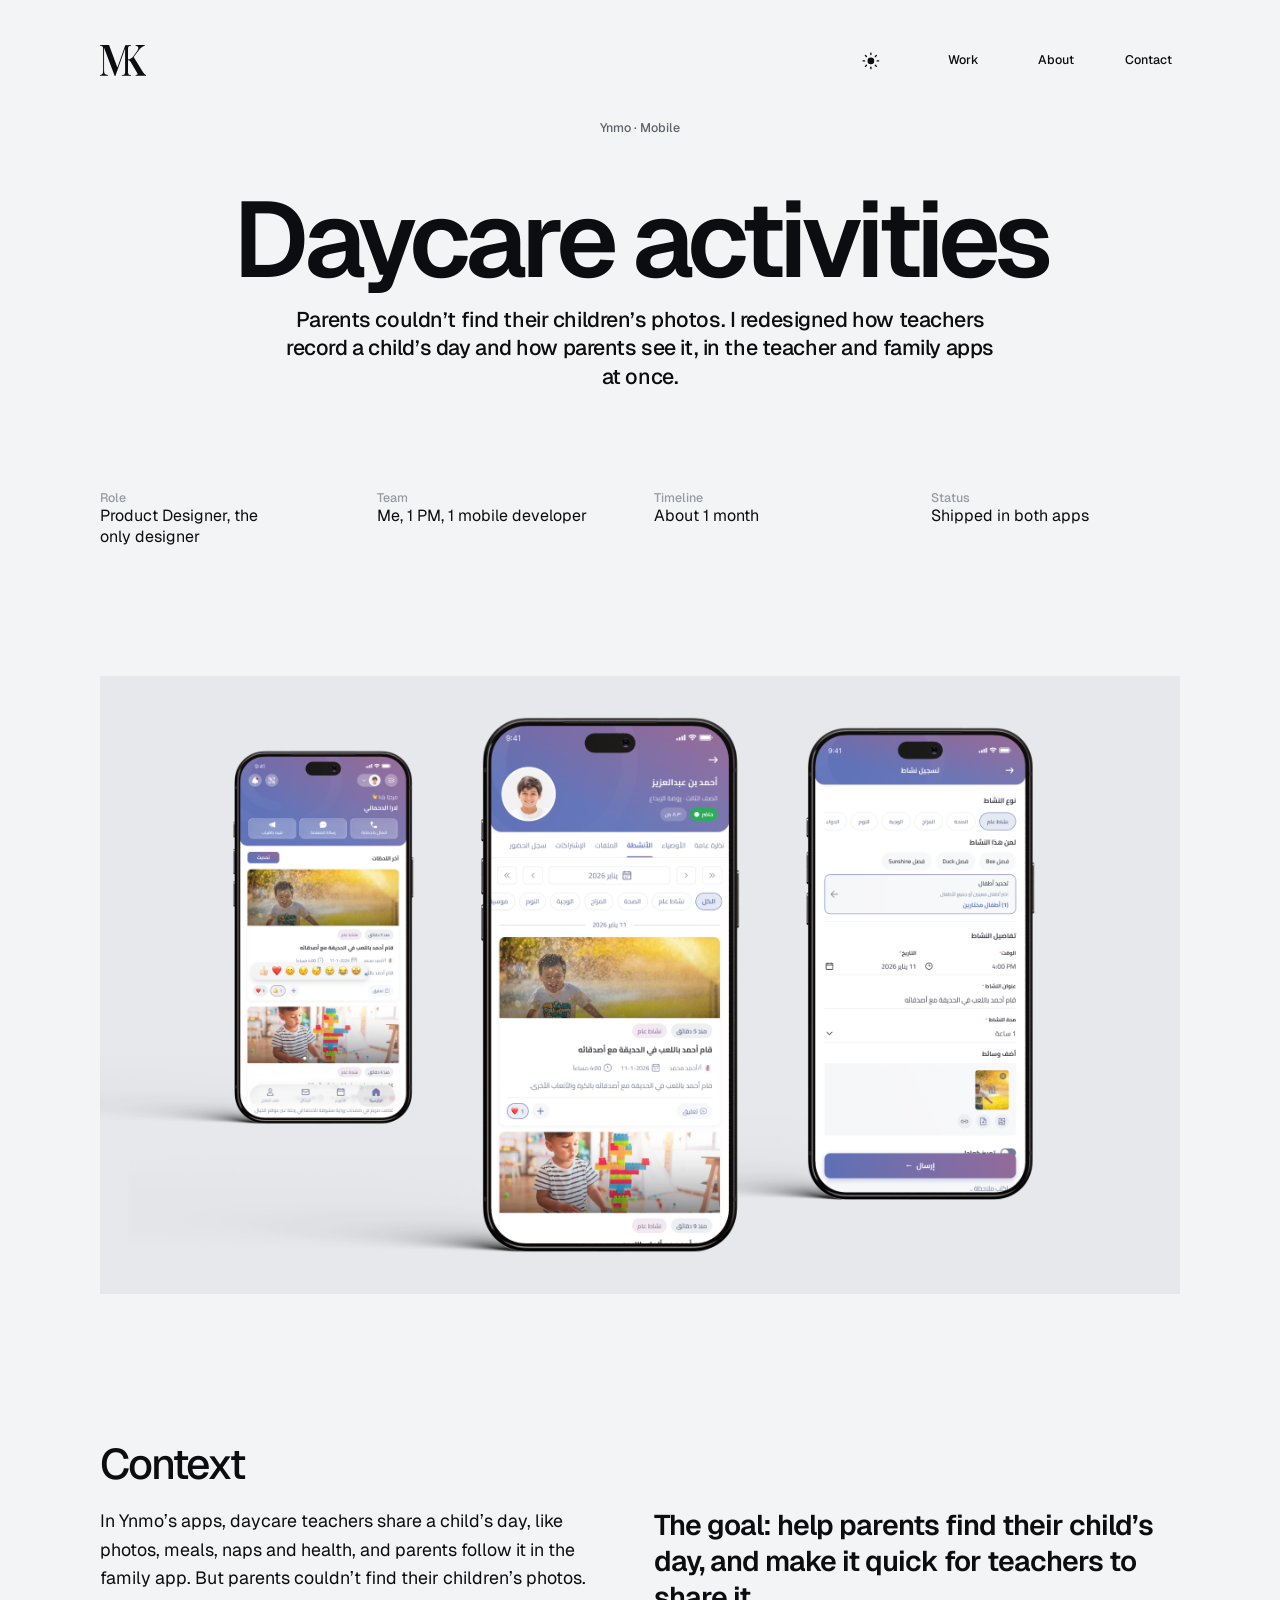
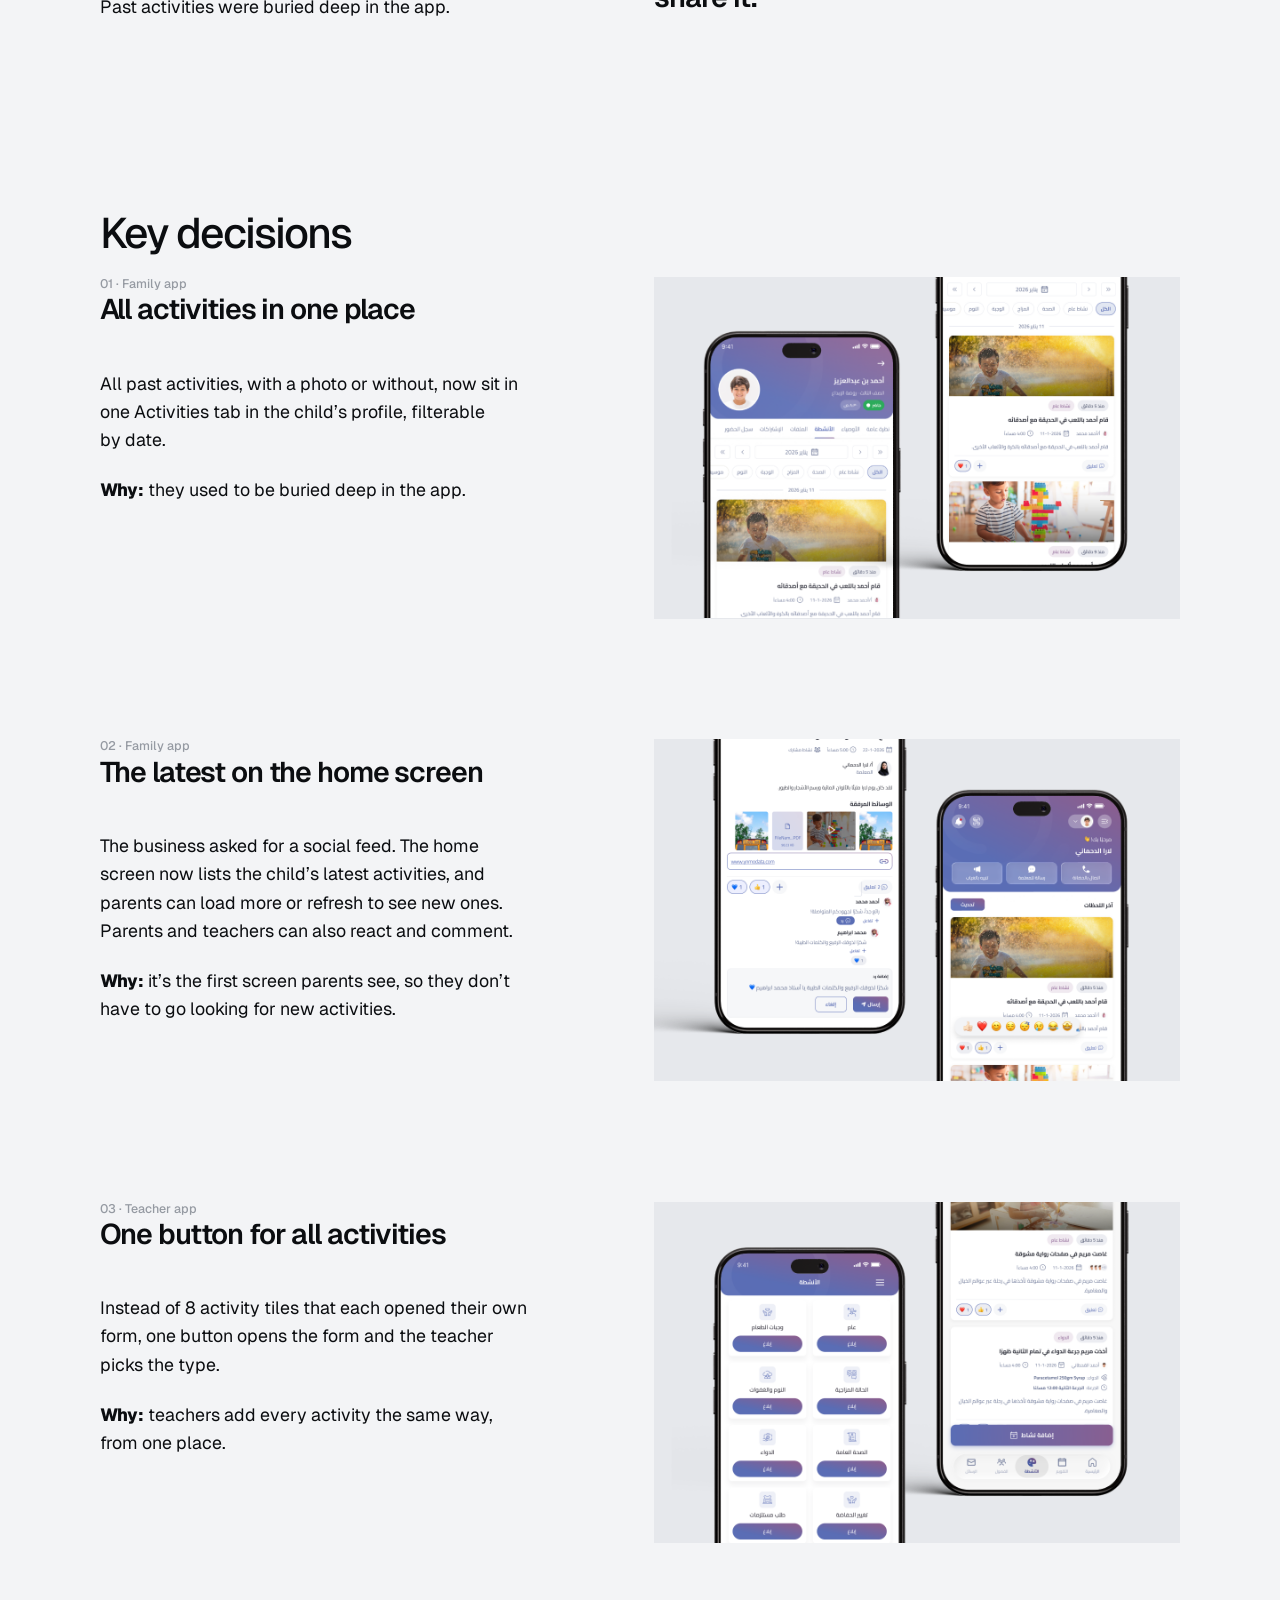
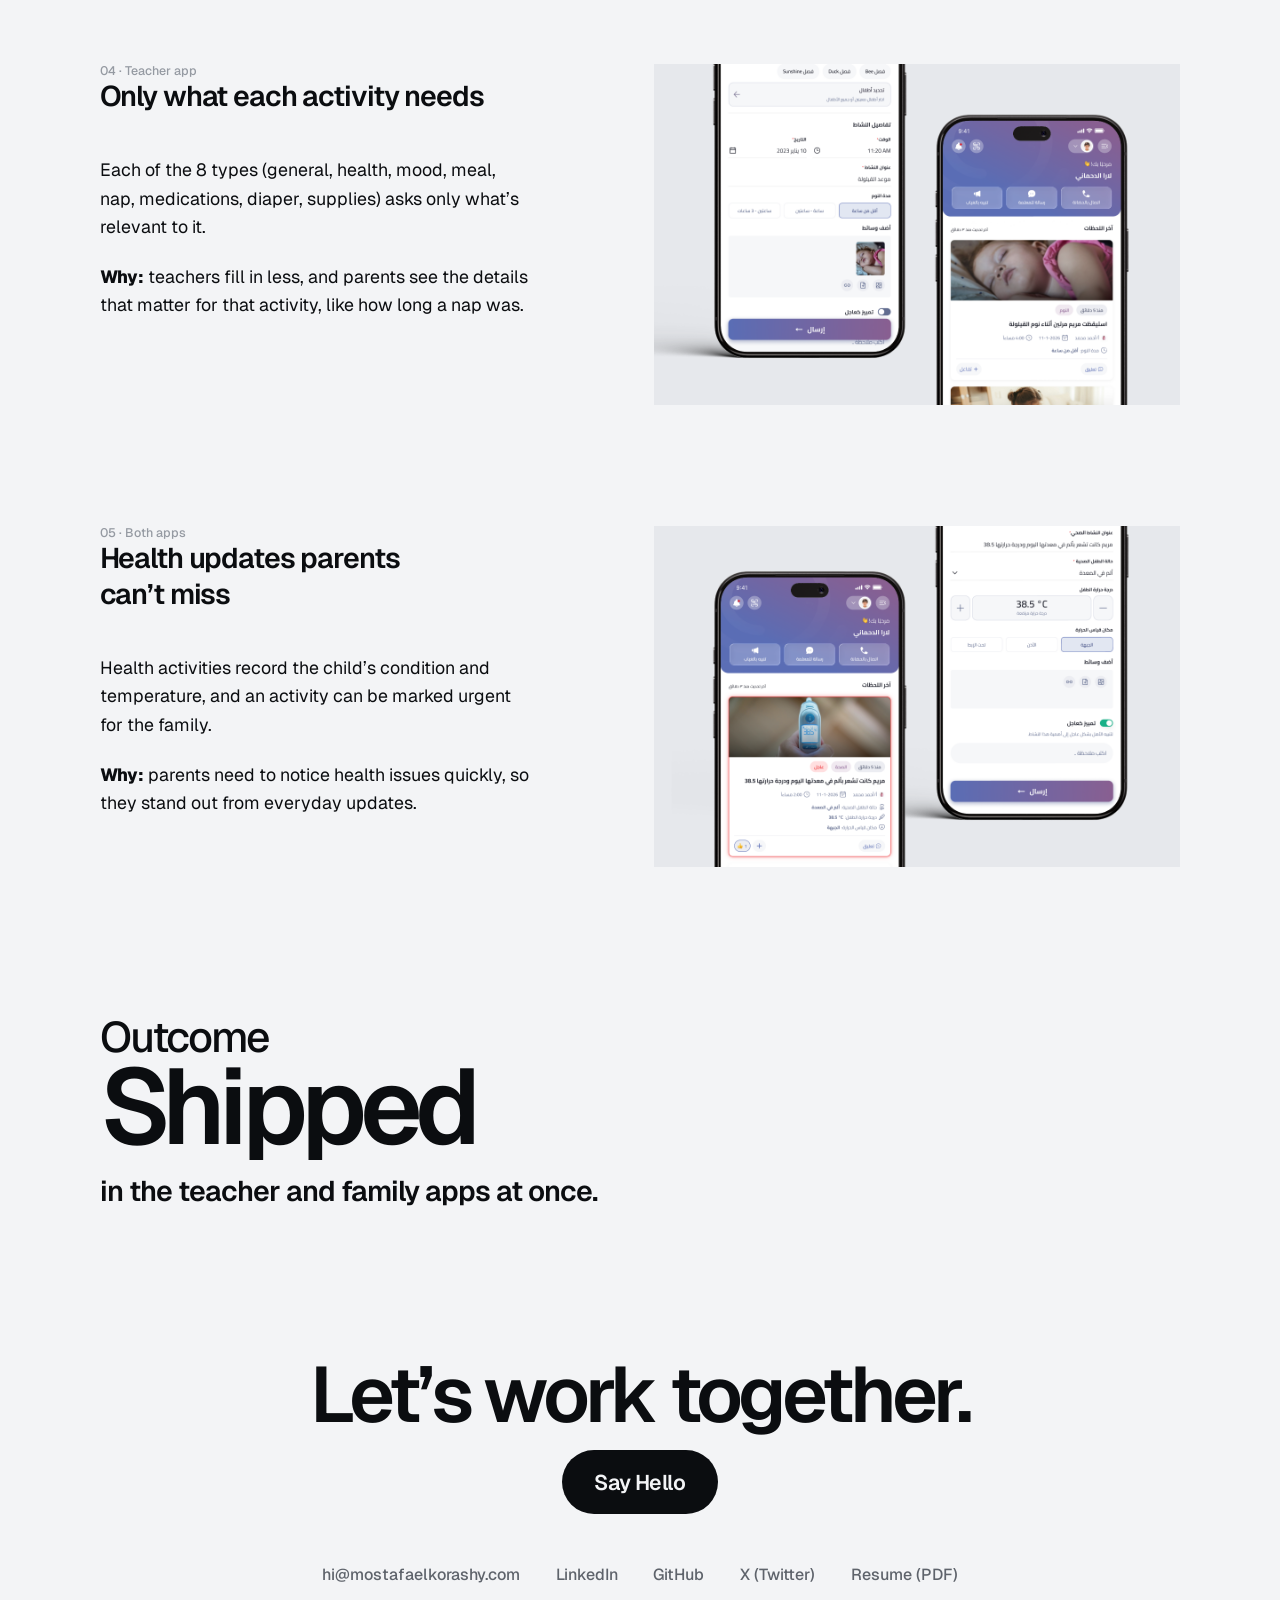
==== commit df093790: "Floating theme toggle; drop Case study from kickers Co-Authored-By: Claude Opus 5.5 <noreply@anthrop" ====
--- a/daycare-activities.html
+++ b/daycare-activities.html
@@ -22,7 +22,7 @@
   <link rel="preconnect" href="https://fonts.googleapis.com" />
   <link rel="preconnect" href="https://fonts.gstatic.com" crossorigin />
   <link href="https://fonts.googleapis.com/css2?family=Geist:wght@200..800&display=swap" rel="stylesheet" />
-  <link rel="stylesheet" href="home.css?v=14" />
+  <link rel="stylesheet" href="home.css?v=15" />
   <link rel="stylesheet" href="case.css?v=6" />
 </head>
 <body>
@@ -50,7 +50,7 @@
           </svg>
         </button>
       </header>
-      <p class="cs-kicker center end" style="grid-area: 2 / 1 / span 1 / span 12">Case study · Ynmo · Mobile</p>
+      <p class="cs-kicker center end" style="grid-area: 2 / 1 / span 1 / span 12">Ynmo · Mobile</p>
       <h1 class="cs-h1" id="cs-title" style="grid-area: 3 / 1 / span 1 / span 12">Daycare activities</h1>
       <p class="cs-tldr center" style="grid-area: 4 / 3 / span 2 / span 8">Parents couldn&rsquo;t find their children&rsquo;s photos. I redesigned how teachers record a child&rsquo;s day and how parents see it, in the teacher and family apps at once.</p>
 
@@ -135,6 +135,6 @@
       document.querySelectorAll('.cs-video').forEach(function (v) { v.removeAttribute('autoplay'); v.pause(); v.controls = true; });
     }
   </script>
-  <script src="theme.js?v=4"></script>
+  <script src="theme.js?v=5"></script>
 </body>
 </html>
--- a/home.css
+++ b/home.css
@@ -241,3 +241,17 @@
 @media (max-width: 899.98px) {
   .theme-toggle { margin-left: 8px; margin-right: -10px; }
 }
+/* floating toggle: appears bottom-right after the header scrolls away; quiet frosted circle */
+.theme-toggle.theme-float {
+  position: fixed; z-index: 50; margin: 0; grid-area: auto;
+  right: max(20px, env(safe-area-inset-right, 0px)); bottom: max(20px, env(safe-area-inset-bottom, 0px));
+  width: 44px; height: 44px; padding: 12px; color: var(--soft);
+  background: color-mix(in srgb, var(--paper) 78%, transparent);
+  -webkit-backdrop-filter: blur(10px); backdrop-filter: blur(10px);
+  box-shadow: 0 0 0 1px color-mix(in srgb, var(--ink) 8%, transparent), 0 4px 16px color-mix(in srgb, var(--ink) 6%, transparent);
+  opacity: 0; translate: 0 8px; pointer-events: none; transition: opacity .3s ease, translate .3s ease, background .2s ease, color .2s ease;
+}
+.theme-toggle.theme-float svg { width: 20px; height: 20px; }
+.theme-toggle.theme-float.on { opacity: 1; translate: 0 0; pointer-events: auto; }
+.theme-toggle.theme-float:hover { color: var(--ink); background: color-mix(in srgb, var(--paper) 92%, var(--ink)); }
+@media (prefers-reduced-motion: reduce) { .theme-toggle.theme-float { transition: none; translate: 0 0; } }
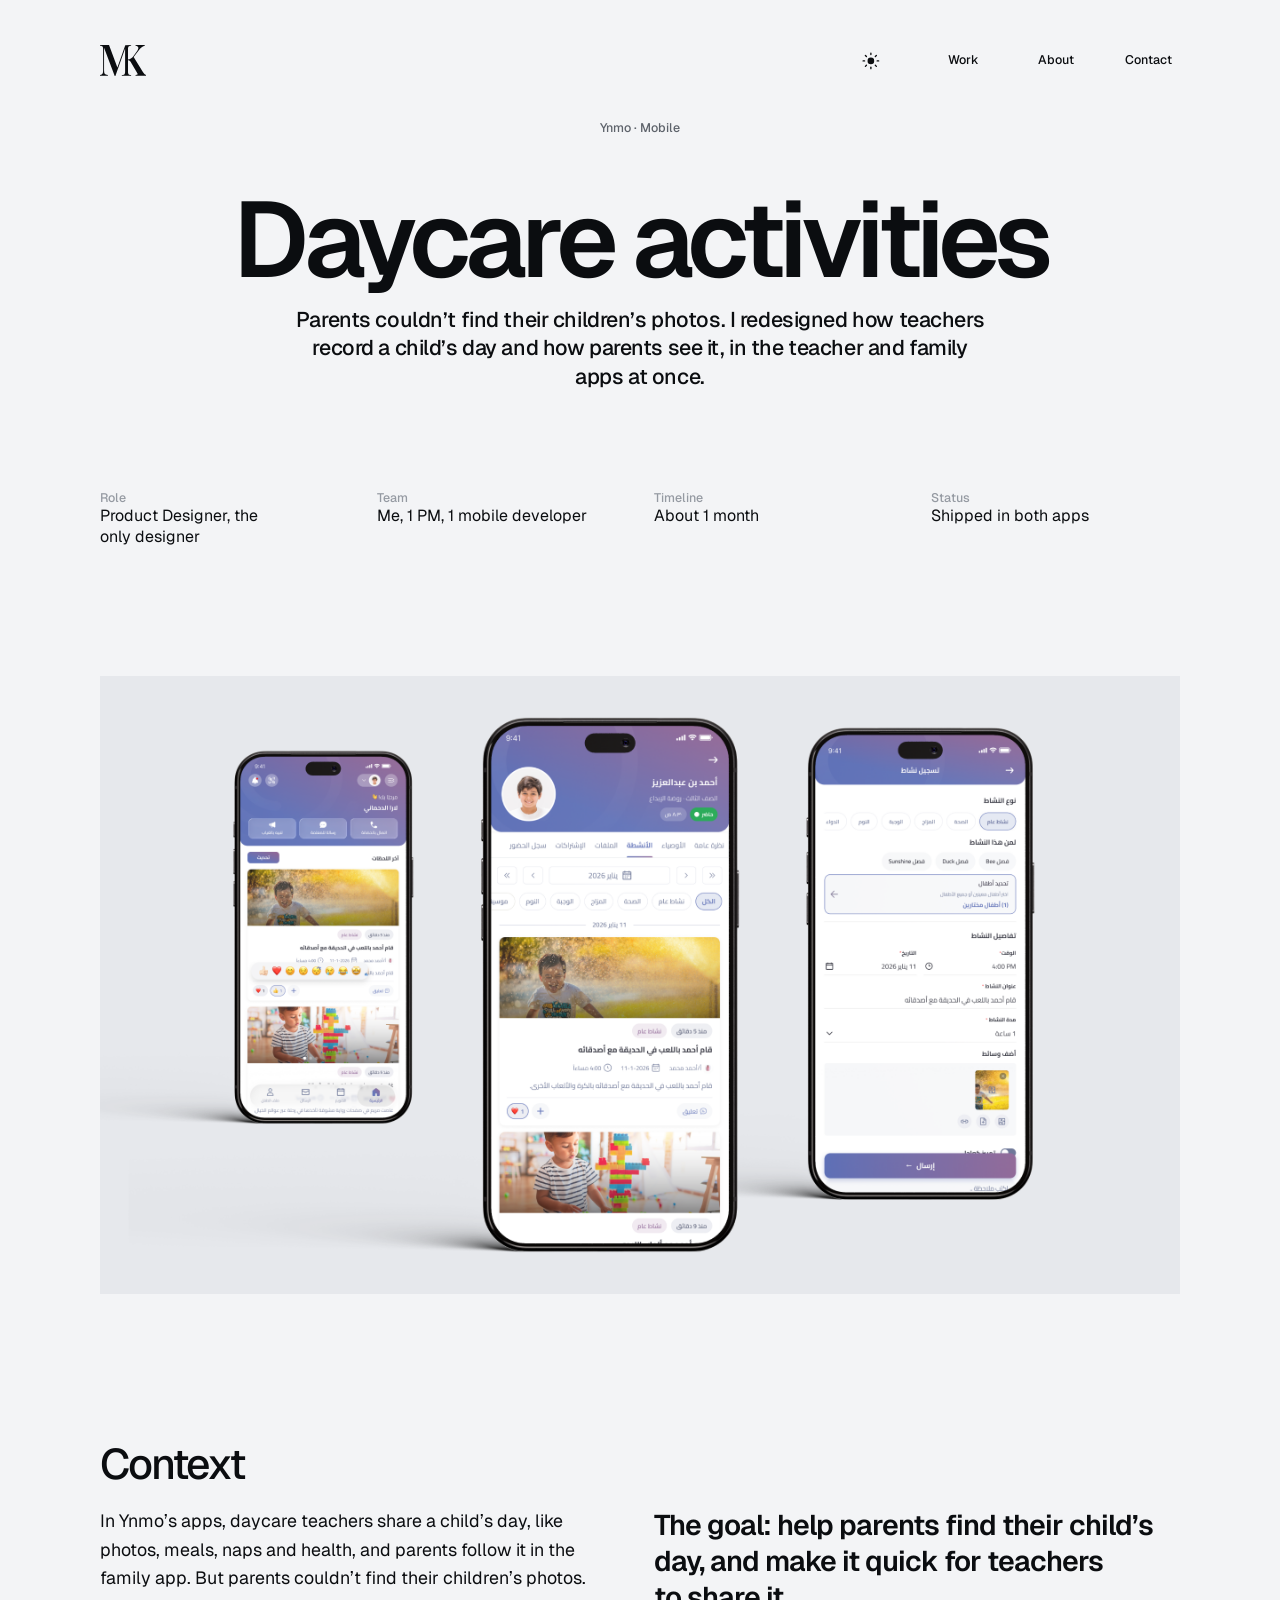
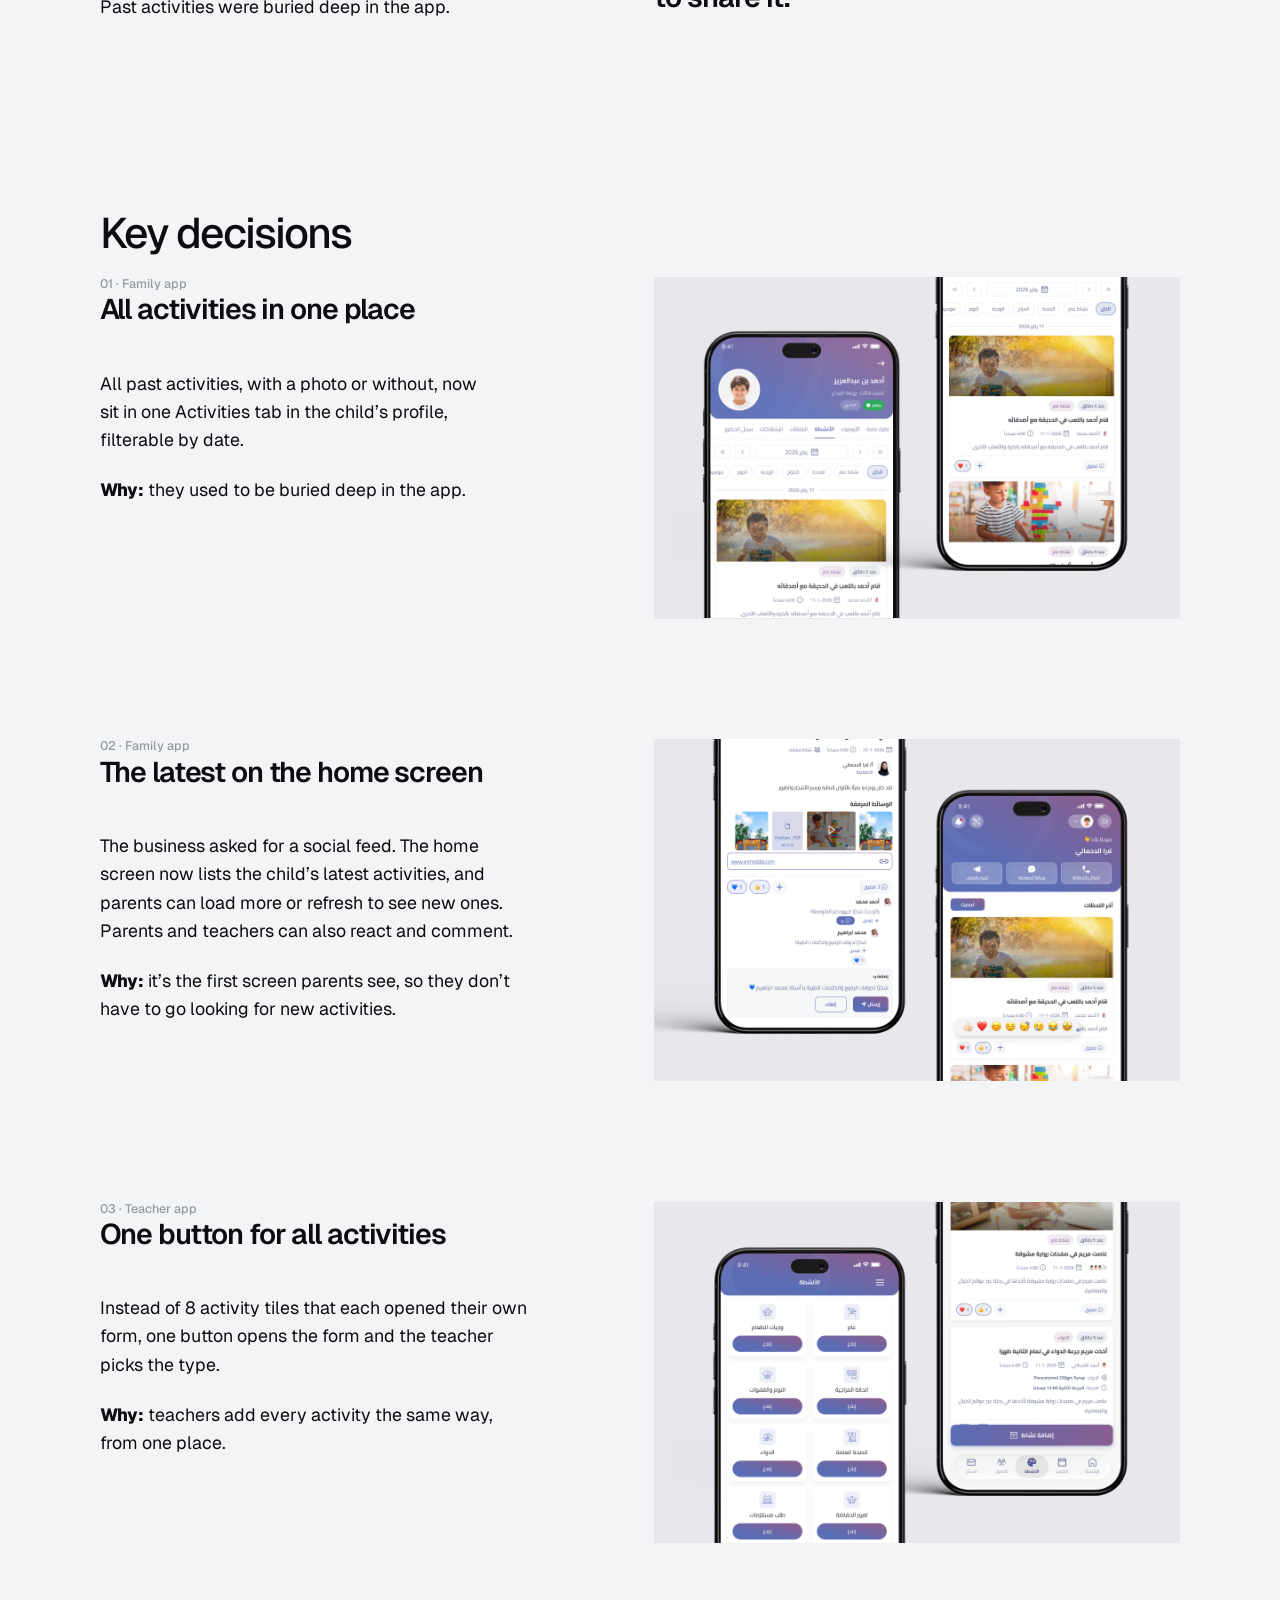
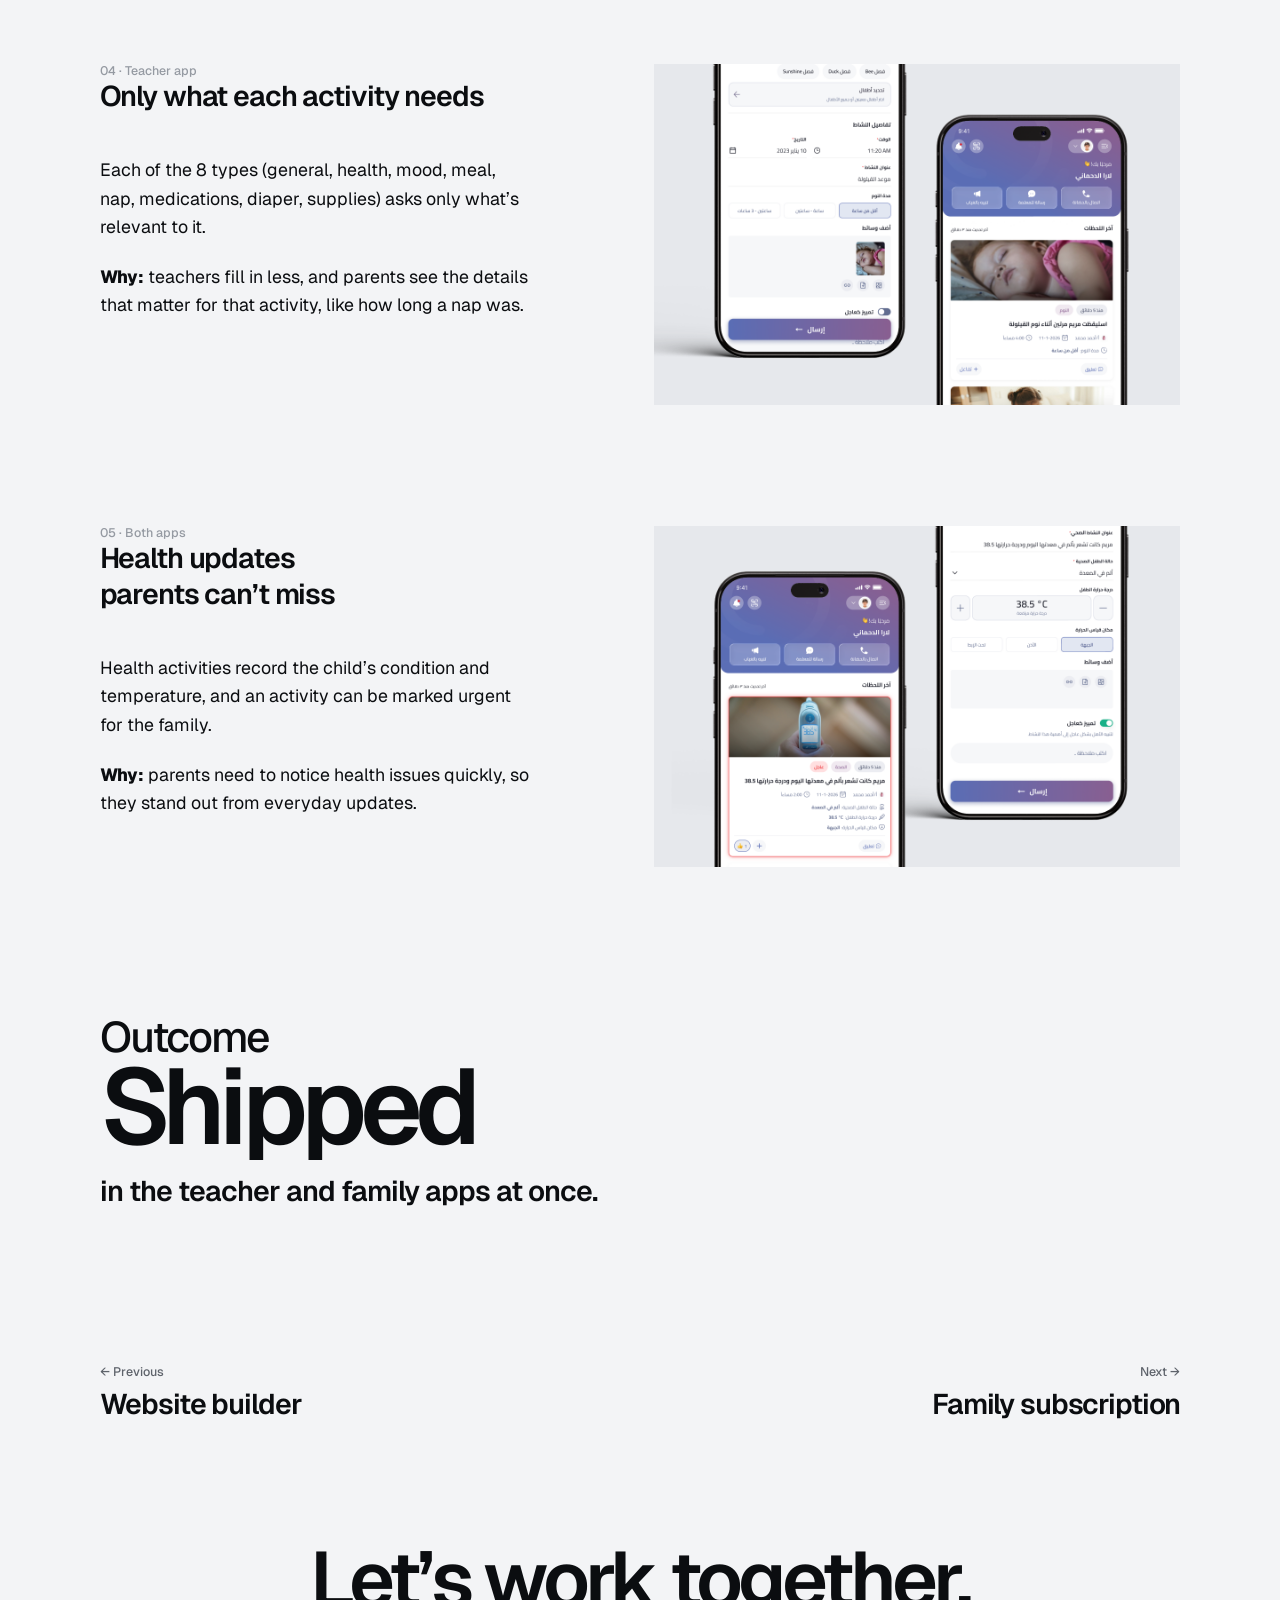
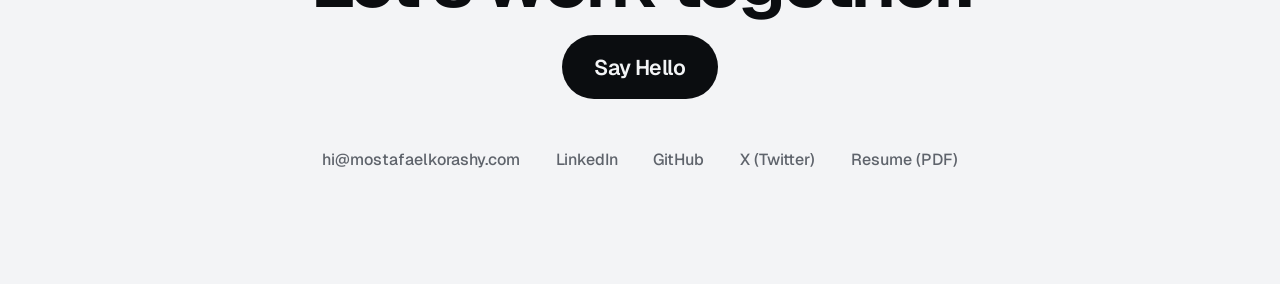
==== commit 7bd0d70b: "Previous / next links on case studies; text-wrap pretty Co-Authored-By: Claude Opus 5.5 <noreply@ant" ====
--- a/daycare-activities.html
+++ b/daycare-activities.html
@@ -22,8 +22,8 @@
   <link rel="preconnect" href="https://fonts.googleapis.com" />
   <link rel="preconnect" href="https://fonts.gstatic.com" crossorigin />
   <link href="https://fonts.googleapis.com/css2?family=Geist:wght@200..800&display=swap" rel="stylesheet" />
-  <link rel="stylesheet" href="home.css?v=15" />
-  <link rel="stylesheet" href="case.css?v=6" />
+  <link rel="stylesheet" href="home.css?v=16" />
+  <link rel="stylesheet" href="case.css?v=20" />
 </head>
 <body>
   <div class="case" id="top">
@@ -113,6 +113,12 @@
       <p class="cs-goal" style="grid-area: 3 / 1 / span 1 / span 12">in the teacher and family apps at once.</p>
     </section>
 
+    <!-- Previous / next case study -->
+    <nav class="cs-grid cs-pn" aria-label="More case studies">
+      <a class="pn" href="website-builder.html" style="grid-area: 1 / 1 / span 1 / span 6"><span class="pn-label">&larr; Previous</span><span class="pn-t">Website builder</span></a>
+      <a class="pn r" href="family-subscription.html" style="grid-area: 1 / 7 / span 1 / span 6"><span class="pn-label">Next &rarr;</span><span class="pn-t">Family subscription</span></a>
+    </nav>
+
     <!-- Contact (centered) -->
     <section class="cs-grid" aria-label="Contact">
       <footer class="contact">
--- a/home.css
+++ b/home.css
@@ -23,6 +23,7 @@
   font-family: var(--font);
   -webkit-font-smoothing: antialiased;
   -moz-osx-font-smoothing: grayscale;
+  text-wrap: pretty; /* even line lengths; theme.js also guarantees no single word on the last line */
 }
 h1, h2, h3, p, ol { margin: 0; padding: 0; }
 img { display: block; max-width: 100%; }
--- a/case.css
+++ b/case.css
@@ -34,6 +34,13 @@
 .cs-next-label { font-weight: 500; color: var(--muted); }
 .cs-next { letter-spacing: -0.055em; }
 .cs-next a:hover { text-decoration: none; opacity: 0.7; }
+/* previous / next case study: small grey label over a title; the title underlines on hover */
+.pn { display: flex; flex-direction: column; gap: 8px; }
+.pn:hover { text-decoration: none; }
+.pn.r { align-items: flex-end; text-align: right; }
+.pn-label { font-weight: 500; color: var(--muted); }
+.pn-t { font-weight: 600; letter-spacing: -0.04em; color: var(--ink); text-decoration: underline; text-decoration-color: transparent; text-decoration-thickness: 2px; text-underline-offset: 6px; transition: text-decoration-color .2s ease; }
+.pn:hover .pn-t, .pn:focus-visible .pn-t { text-decoration-color: currentColor; }
 
 /* ---------- desktop ---------- */
 @media (min-width: 900px) {
@@ -57,6 +64,9 @@
   .cs-list.cs-tight { gap: 0; }
   .cs-tight li { line-height: calc(40 * var(--p)); }
   .cs-why { margin-top: calc(24 * var(--p)); }
+  .pn-label { font-size: calc(14 * var(--p)); line-height: calc(16 * var(--p)); }
+  .pn-t { font-size: calc(32 * var(--p)); line-height: calc(40 * var(--p)); }
+  .pn { gap: calc(8 * var(--p)); align-self: end; }
 
   /* hero title: 120/72, Geist baseline 79px into the line, shift -7 onto the module's bottom edge */
   .cs-h1 { font-size: calc(120 * var(--p)); line-height: calc(72 * var(--p)); top: calc(-7 * var(--p)); text-align: center; white-space: nowrap; }
@@ -88,6 +98,10 @@
   .cs-list { gap: 16px; }
   .cs-list.cs-tight { gap: 4px; }
   .cs-why { margin-top: 12px; }
+  .cs-pn { flex-direction: row !important; justify-content: space-between; gap: 24px !important; }
+  .cs-pn .pn { flex: 1 1 0; min-width: 0; }
+  .pn-label { font-size: 14px; line-height: 16px; }
+  .pn-t { font-size: 20px; line-height: 28px; }
   .cs-h1 { font-size: 48px; line-height: 56px; text-align: center; margin-top: 48px; }
   .center { text-align: center; }
   .cs-media { aspect-ratio: 16 / 10; }
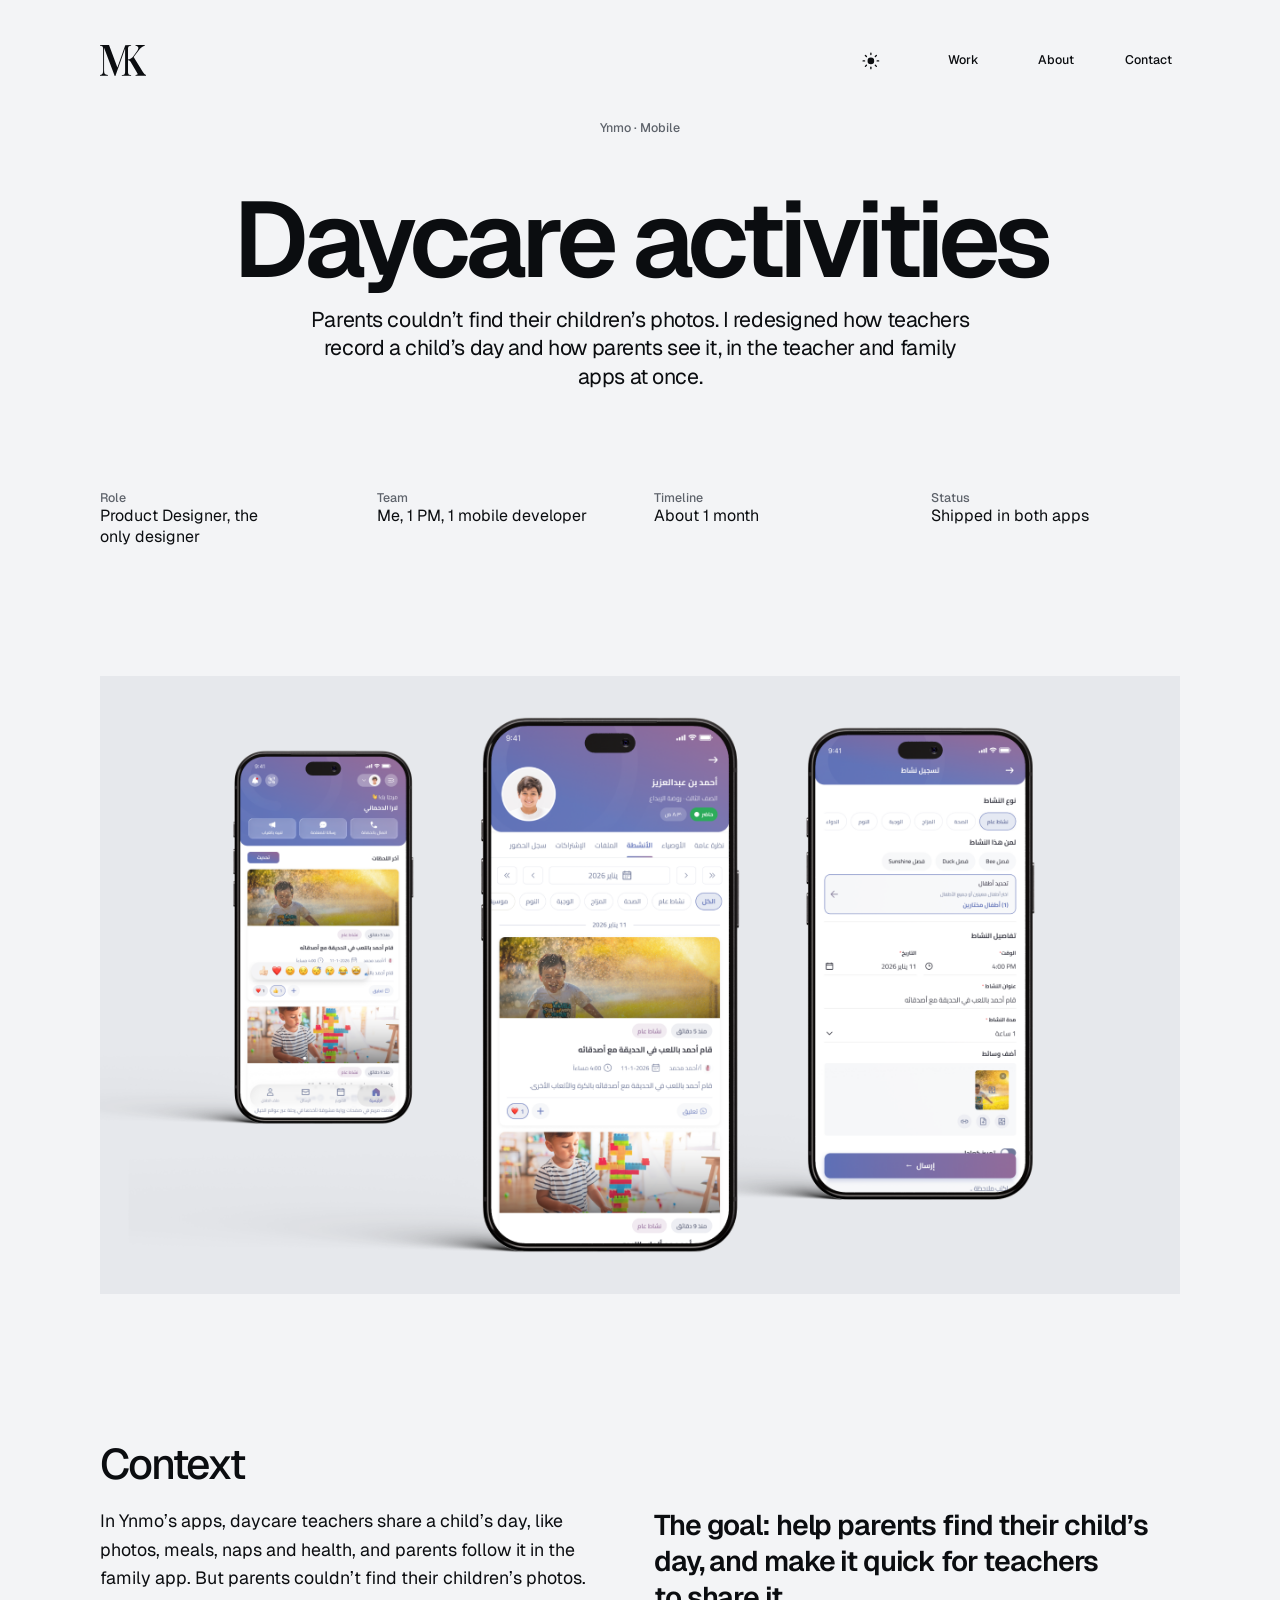
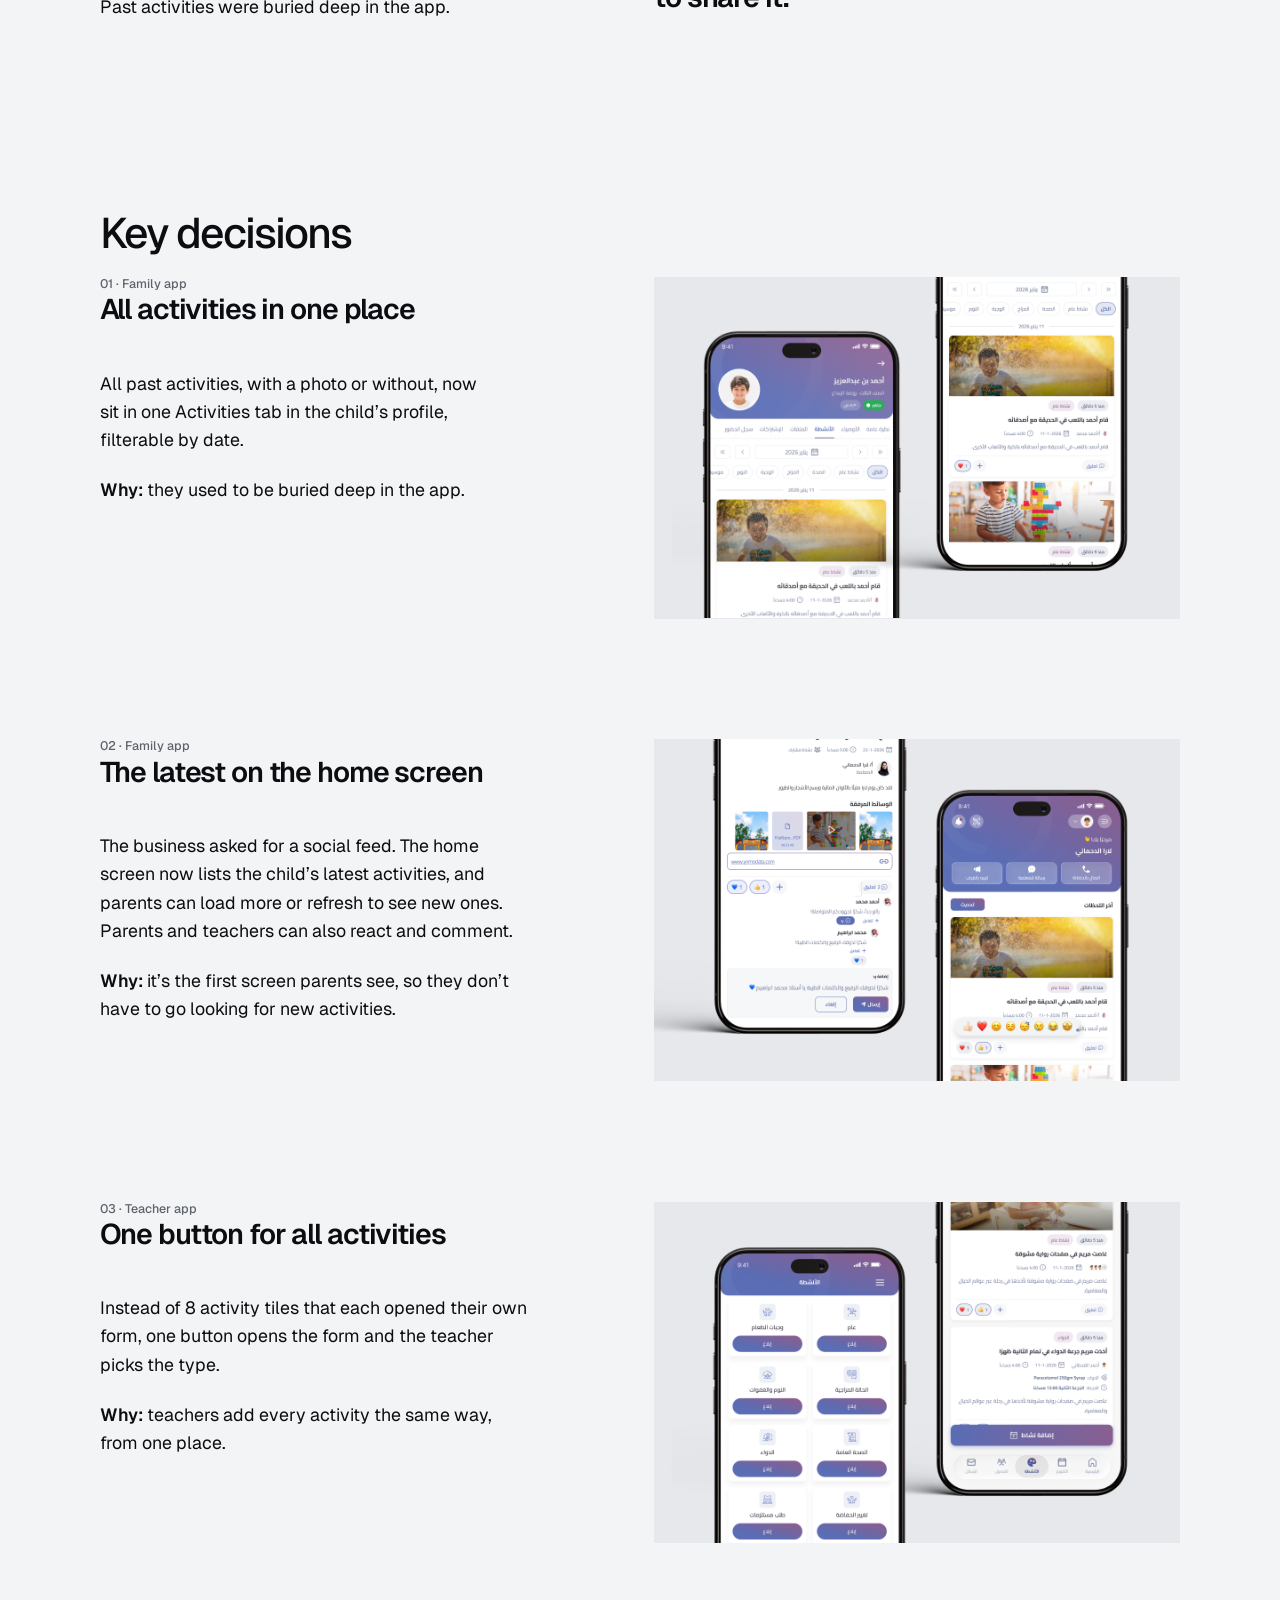
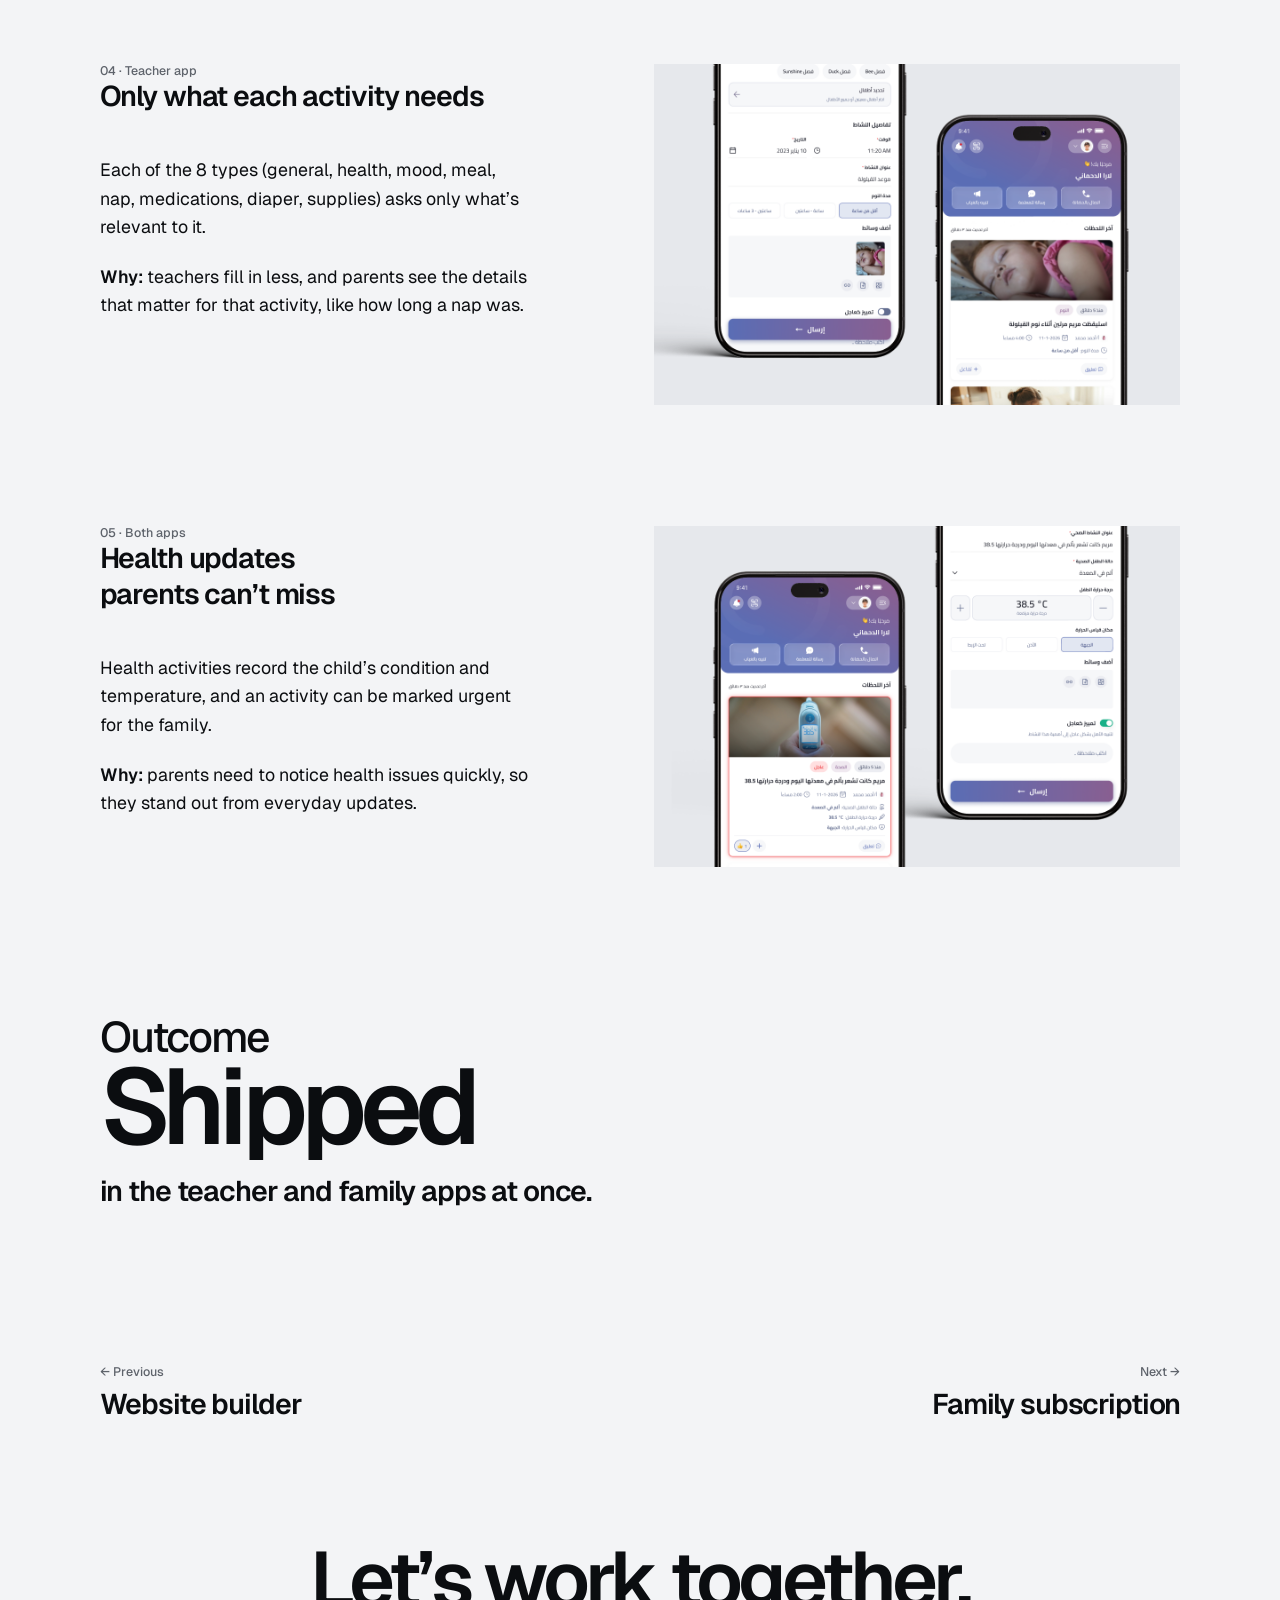
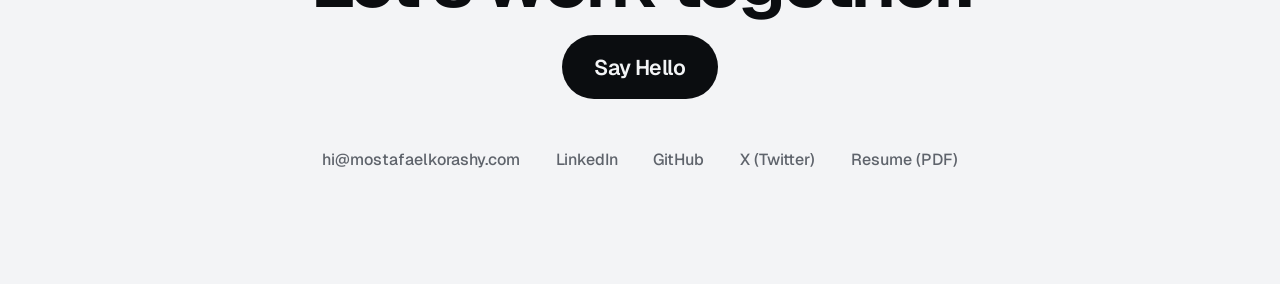
==== commit f989bf7e: "Type system: three weights; Website builder: company moved into Context Co-Authored-By: Claude Opus " ====
--- a/daycare-activities.html
+++ b/daycare-activities.html
@@ -22,8 +22,8 @@
   <link rel="preconnect" href="https://fonts.googleapis.com" />
   <link rel="preconnect" href="https://fonts.gstatic.com" crossorigin />
   <link href="https://fonts.googleapis.com/css2?family=Geist:wght@200..800&display=swap" rel="stylesheet" />
-  <link rel="stylesheet" href="home.css?v=16" />
-  <link rel="stylesheet" href="case.css?v=20" />
+  <link rel="stylesheet" href="home.css?v=17" />
+  <link rel="stylesheet" href="case.css?v=21" />
 </head>
 <body>
   <div class="case" id="top">
--- a/home.css
+++ b/home.css
@@ -37,7 +37,8 @@
 .small { font-weight: 500; color: var(--muted); }
 .name { font-weight: 600; letter-spacing: -0.055em; }
 .sub { font-weight: 600; letter-spacing: -0.04em; }
-.desc { font-weight: 300; color: var(--muted); letter-spacing: -0.02em; }
+/* type system: three weights only (400 regular, 500 medium, 600 semibold); grey is done with color, not thin weights */
+.desc { font-weight: 400; color: var(--muted); letter-spacing: -0.02em; }
 .ftitle { font-weight: 600; letter-spacing: -0.055em; }
 .cta {
   display: flex; align-items: center; justify-content: center;
@@ -52,9 +53,9 @@
 .cover img.device { object-fit: contain; }
 .cover .small { font-weight: 500; }
 .card-meta { display: flex; flex-direction: column; }
-.card-kicker { font-weight: 300; color: var(--faint); }
-.card-title { font-weight: 700; letter-spacing: -0.04em; }
-.card-desc { font-weight: 300; color: var(--soft); }
+.card-kicker { font-weight: 500; color: var(--muted); }
+.card-title { font-weight: 600; letter-spacing: -0.04em; }
+.card-desc { font-weight: 400; color: var(--soft); }
 /* unfinished case studies: no link, a quiet tag next to the title */
 .soon-tag { display: inline-block; vertical-align: middle; position: relative; top: -0.12em; margin-left: 0.4em; padding: 0.4em 0.75em; border-radius: 999px; background: var(--cover); color: var(--muted); font-size: 13px; line-height: 1; font-weight: 500; letter-spacing: 0; white-space: nowrap; }
 .section-title { font-weight: 500; letter-spacing: -0.045em; }
@@ -62,10 +63,10 @@
 .xp li { font-weight: 400; }
 .xp { list-style: none; }
 .xp li { display: flex; }
-.xp .year { flex-shrink: 0; font-weight: 300; color: var(--faint); }
+.xp .year { flex-shrink: 0; font-weight: 400; color: var(--muted); }
 .links { display: flex; font-weight: 500; color: var(--muted); }
 .links a:hover { color: var(--ink); }
-.loc { color: var(--faint); font-weight: 500; }
+.loc { color: var(--muted); font-weight: 500; }
 .loc-time { font-variant-numeric: tabular-nums; }
 .h-nav { display: flex; font-weight: 500; }
 .main { display: contents; }
--- a/case.css
+++ b/case.css
@@ -4,33 +4,29 @@
 
 .cs-kicker { font-weight: 500; color: var(--muted); }
 .cs-h1 { font-weight: 600; letter-spacing: -0.055em; }
-.cs-tldr { font-weight: 500; letter-spacing: -0.02em; }
-.cs-label { font-weight: 500; color: var(--faint); }
+.cs-tldr { font-weight: 400; letter-spacing: -0.02em; }
+.cs-label { font-weight: 500; color: var(--muted); }
 .cs-value { font-weight: 400; color: var(--ink); }
 .cs-p { font-weight: 400; color: var(--ink); }
 .cs-p.grey, .cs-row-d { color: var(--muted); }
-.cs-goal { font-weight: 600; letter-spacing: -0.035em; }
+.cs-goal { font-weight: 600; letter-spacing: -0.04em; }
 .cs-row-t, .cs-dt, .cs-stat, .cs-next { font-weight: 600; }
 .cs-row-t { letter-spacing: -0.01em; }
 .cs-dt { letter-spacing: -0.04em; }
-.cs-why b { font-weight: 800; }
+.cs-why b { font-weight: 600; }
 .cs-media { background: var(--cover); overflow: hidden; }
 .cs-media img, .cs-media video { display: block; width: 100%; height: 100%; object-fit: cover; object-position: 0% 0%; }
 .cs-ph { width: 100%; height: 100%; display: flex; align-items: center; justify-content: center; text-align: center; padding: 24px; background: var(--cover); }
 .cs-ph span { font-size: 14px; line-height: 16px; font-weight: 500; color: var(--faint); max-width: 28em; }
-.cs-count { font-weight: 300; color: var(--faint); margin-left: 6px; }
+.cs-count { font-weight: 400; color: var(--muted); margin-left: 6px; }
 .cs-media.contain img { object-fit: contain; background: #FFFFFF; }
 /* transparent device mockups: show the whole image on the theme's cover color */
 .cs-media img.device { object-fit: contain; object-position: 50% 50%; }
 .cs-stat { letter-spacing: -0.06em; }
 .cs-list { list-style: none; margin: 0; padding: 0; display: flex; flex-direction: column; }
 .cs-list b { font-weight: 600; }
-.cs-tight li { font-weight: 500; }
-/* label + description lists: bold label, regular text */
-.cs-tight.cs-defs li { font-weight: 400; }
+.cs-tight li { font-weight: 400; }
 .cs-defs b { font-weight: 600; }
-/* findings lists: light text under the semibold mind names */
-.cs-findings .cs-tight li { font-weight: 300; }
 .cs-next-label { font-weight: 500; color: var(--muted); }
 .cs-next { letter-spacing: -0.055em; }
 .cs-next a:hover { text-decoration: none; opacity: 0.7; }
